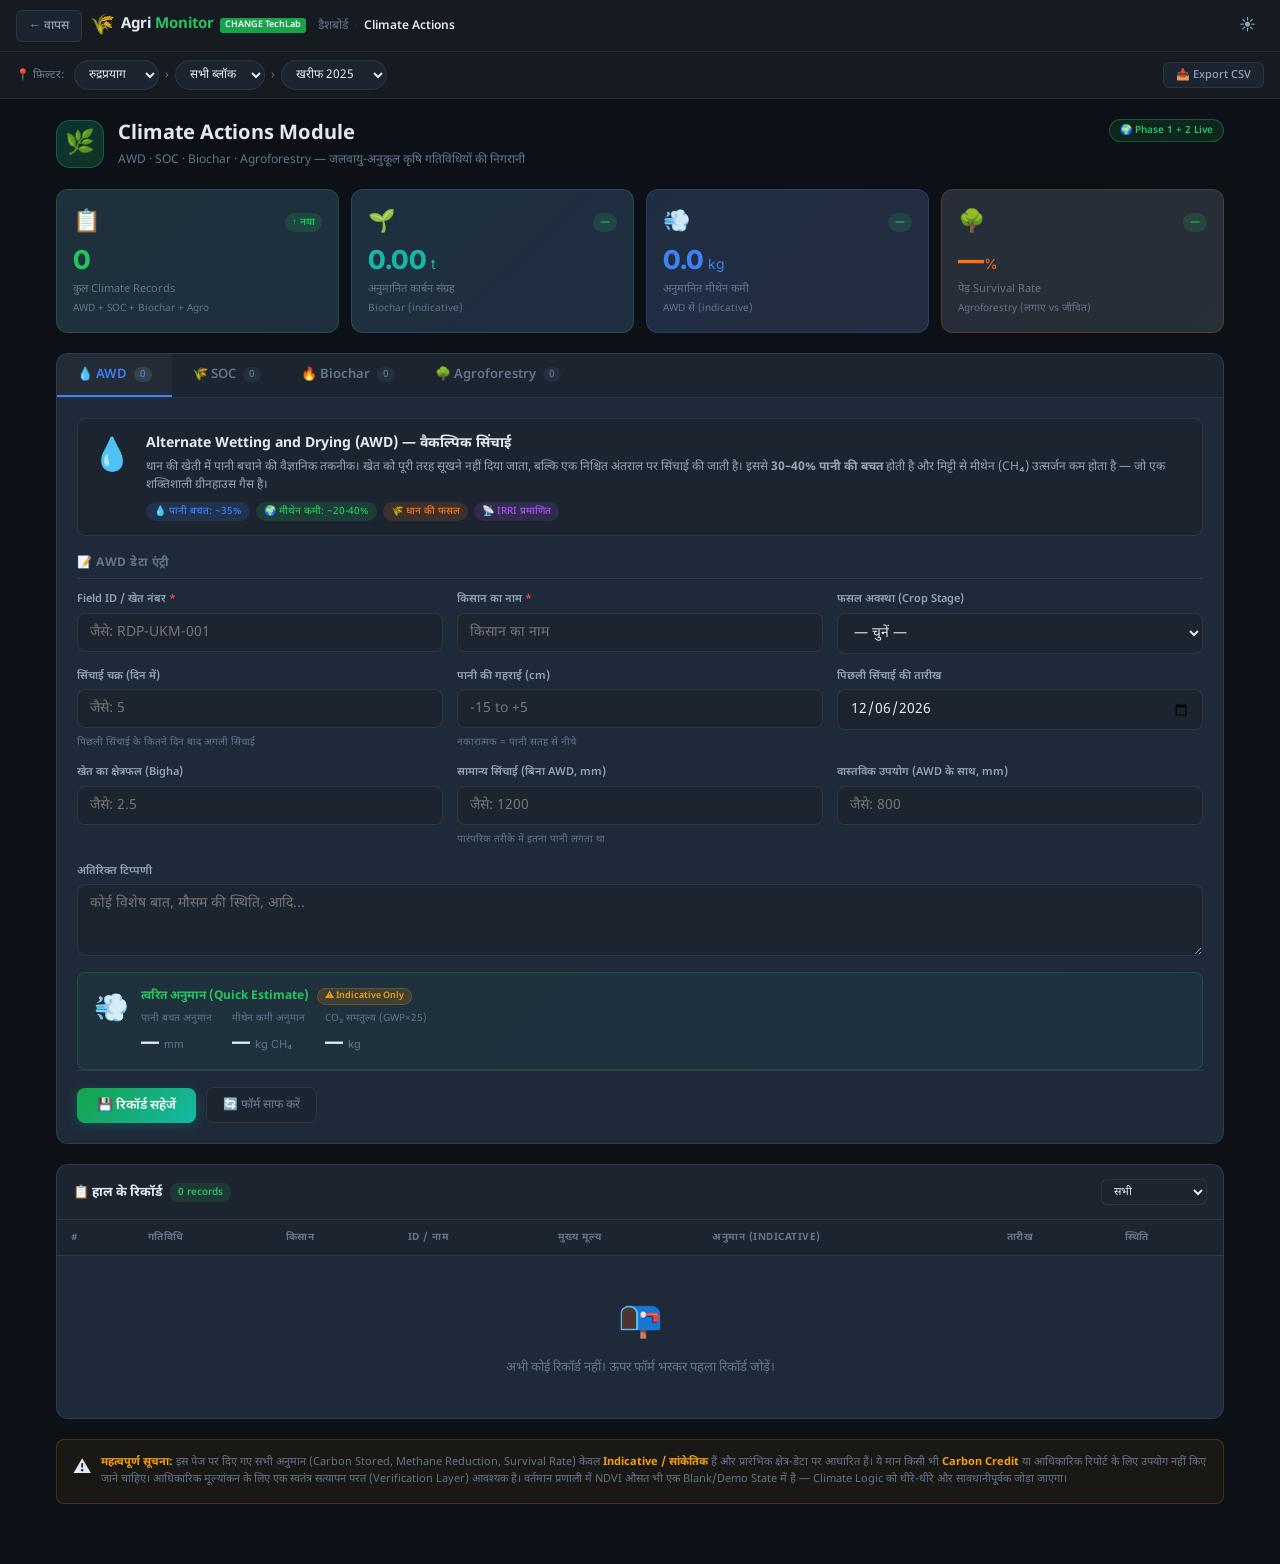
==== climate-activities.html @ ca68201b "feat: Add Climate Actions module (AWD, SOC, Biochar, Agroforestry) - New page: climate-activities.ht" ====
<!DOCTYPE html>
<html lang="hi" data-theme="dark">
<head>
  <meta charset="UTF-8">
  <meta name="viewport" content="width=device-width, initial-scale=1.0, maximum-scale=1.0, user-scalable=no">
  <meta name="theme-color" content="#16a34a">
  <title>Climate Actions — Agri Monitor | CHANGE TechLab</title>
  <meta name="description" content="AWD, SOC, Biochar और Agroforestry — जलवायु-अनुकूल कृषि गतिविधियों की निगरानी और डेटा एंट्री।">

  <!-- Google Fonts -->
  <link rel="preconnect" href="https://fonts.googleapis.com">
  <link href="https://fonts.googleapis.com/css2?family=Noto+Sans+Devanagari:wght@300;400;500;600;700&family=Inter:wght@300;400;500;600;700;800&display=swap" rel="stylesheet">

  <style>
    /* ============================================================
       CSS VARIABLES — mirrors Agri Monitor dark theme
       ============================================================ */
    :root {
      --bg-primary:     #0d1117;
      --bg-secondary:   #161b22;
      --bg-tertiary:    #1c2430;
      --bg-card:        #1e2a3a;
      --bg-hover:       #243040;
      --border:         rgba(255,255,255,0.08);
      --border-accent:  rgba(34,197,94,0.3);
      --text-primary:   #e2e8f0;
      --text-secondary: #94a3b8;
      --text-muted:     #64748b;
      --green:          #22c55e;
      --green-dark:     #16a34a;
      --green-light:    #4ade80;
      --teal:           #14b8a6;
      --blue:           #3b82f6;
      --yellow:         #f59e0b;
      --red:            #ef4444;
      --purple:         #a855f7;
      --orange:         #f97316;
      --cyan:           #06b6d4;
      --radius:         8px;
      --radius-lg:      12px;
      --shadow:         0 4px 24px rgba(0,0,0,0.4);
      --transition:     0.2s ease;
      --font-hindi:     'Noto Sans Devanagari', sans-serif;
      --font-en:        'Inter', sans-serif;
    }
    [data-theme="light"] {
      --bg-primary:   #f0fdf4;
      --bg-secondary: #ffffff;
      --bg-tertiary:  #f8fafc;
      --bg-card:      #ffffff;
      --bg-hover:     #f1f5f9;
      --border:       rgba(0,0,0,0.08);
      --text-primary: #0f172a;
      --text-secondary:#475569;
      --text-muted:   #94a3b8;
      --shadow:       0 4px 24px rgba(0,0,0,0.1);
    }

    /* ============================================================
       RESET & BASE
       ============================================================ */
    *, *::before, *::after { box-sizing: border-box; margin: 0; padding: 0; }
    html, body {
      min-height: 100vh;
      font-family: var(--font-hindi), var(--font-en);
      background: var(--bg-primary);
      color: var(--text-primary);
      font-size: 14px;
      line-height: 1.5;
      -webkit-font-smoothing: antialiased;
    }
    button { cursor: pointer; border: none; background: none; font-family: inherit; }
    input, select, textarea {
      font-family: var(--font-hindi), var(--font-en);
      font-size: 14px;
      color: var(--text-primary);
      background: var(--bg-tertiary);
      border: 1px solid var(--border);
      border-radius: var(--radius);
      outline: none;
      transition: border-color var(--transition);
    }
    input:focus, select:focus, textarea:focus { border-color: var(--green); box-shadow: 0 0 0 3px rgba(34,197,94,0.1); }
    a { color: var(--green); text-decoration: none; }

    /* ============================================================
       TOPBAR
       ============================================================ */
    #topbar {
      height: 52px;
      background: var(--bg-secondary);
      border-bottom: 1px solid var(--border);
      display: flex;
      align-items: center;
      padding: 0 16px;
      gap: 12px;
      position: sticky;
      top: 0;
      z-index: 100;
    }
    .topbar-left { display: flex; align-items: center; gap: 8px; }
    .topbar-right { display: flex; align-items: center; gap: 8px; margin-left: auto; }
    .brand { display: flex; align-items: center; gap: 6px; }
    .brand-icon { font-size: 20px; }
    .brand-title { font-size: 15px; font-weight: 700; color: var(--text-primary); }
    .brand-title span { color: var(--green); }
    .brand-badge {
      font-size: 9px; background: var(--green-dark); color: white;
      padding: 1px 5px; border-radius: 3px; font-weight: 600;
    }
    .breadcrumb {
      display: flex; align-items: center; gap: 6px;
      font-size: 12px; color: var(--text-muted);
    }
    .breadcrumb a { color: var(--text-muted); }
    .breadcrumb a:hover { color: var(--green); }
    .breadcrumb-sep { color: var(--border); }
    .breadcrumb-current { color: var(--text-primary); font-weight: 600; }
    .topbar-actions { display: flex; align-items: center; gap: 8px; }
    .btn-back {
      display: inline-flex; align-items: center; gap: 5px;
      padding: 6px 12px; border-radius: 6px; font-size: 12px;
      font-weight: 500; color: var(--text-secondary);
      background: var(--bg-tertiary); border: 1px solid var(--border);
      transition: all var(--transition);
    }
    .btn-back:hover { border-color: var(--green); color: var(--green); }
    .btn-theme-toggle {
      width: 34px; height: 34px; border-radius: 8px;
      display: flex; align-items: center; justify-content: center;
      color: var(--text-secondary); background: transparent;
      transition: all var(--transition); font-size: 16px;
    }
    .btn-theme-toggle:hover { background: var(--bg-hover); color: var(--text-primary); }

    /* ============================================================
       DISTRICT/BLOCK FILTER BAR
       ============================================================ */
    #filter-bar {
      background: var(--bg-secondary);
      border-bottom: 1px solid var(--border);
      padding: 8px 16px;
      display: flex;
      align-items: center;
      gap: 10px;
      flex-wrap: wrap;
    }
    .filter-bar-label {
      font-size: 11px; color: var(--text-muted); font-weight: 500;
      white-space: nowrap;
    }
    .filter-bar-selects { display: flex; align-items: center; gap: 6px; flex-wrap: wrap; }
    .filter-bar-selects select {
      padding: 5px 10px; font-size: 12px;
      border-radius: 20px; background: var(--bg-tertiary);
      border: 1px solid var(--border); cursor: pointer; max-width: 160px;
    }
    .filter-arrow { color: var(--text-muted); font-size: 12px; }
    .filter-bar-right { margin-left: auto; display: flex; align-items: center; gap: 8px; }
    .export-btn {
      display: inline-flex; align-items: center; gap: 5px;
      padding: 5px 12px; border-radius: 6px; font-size: 11px;
      font-weight: 500; color: var(--text-secondary);
      background: var(--bg-tertiary); border: 1px solid var(--border);
      transition: all var(--transition);
    }
    .export-btn:hover { border-color: var(--teal); color: var(--teal); }

    /* ============================================================
       PAGE CONTAINER
       ============================================================ */
    #page-container {
      max-width: 1200px;
      margin: 0 auto;
      padding: 20px 16px 40px;
    }

    /* ============================================================
       PAGE HEADER
       ============================================================ */
    .page-header {
      display: flex; align-items: flex-start; justify-content: space-between;
      margin-bottom: 20px; gap: 12px; flex-wrap: wrap;
    }
    .page-header-left { display: flex; align-items: center; gap: 14px; }
    .page-header-icon {
      width: 48px; height: 48px; border-radius: 14px; flex-shrink: 0;
      background: linear-gradient(135deg, rgba(20,184,166,0.2), rgba(34,197,94,0.2));
      border: 1px solid rgba(34,197,94,0.3);
      display: flex; align-items: center; justify-content: center; font-size: 24px;
    }
    .page-title { font-size: 20px; font-weight: 700; color: var(--text-primary); margin-bottom: 3px; }
    .page-subtitle { font-size: 12px; color: var(--text-muted); line-height: 1.4; }
    .badge-module {
      display: inline-flex; align-items: center; gap: 4px;
      background: rgba(34,197,94,0.12); color: var(--green);
      border: 1px solid rgba(34,197,94,0.3); border-radius: 20px;
      padding: 3px 10px; font-size: 10px; font-weight: 600;
      white-space: nowrap;
    }

    /* ============================================================
       KPI SUMMARY CARDS
       ============================================================ */
    .kpi-grid {
      display: grid;
      grid-template-columns: repeat(4, 1fr);
      gap: 12px;
      margin-bottom: 20px;
    }
    @media (max-width: 900px) { .kpi-grid { grid-template-columns: repeat(2, 1fr); } }
    @media (max-width: 480px) { .kpi-grid { grid-template-columns: repeat(2, 1fr); } }

    .kpi-card {
      background: var(--bg-card);
      border: 1px solid var(--border);
      border-radius: var(--radius-lg);
      padding: 16px;
      display: flex; flex-direction: column; gap: 8px;
      position: relative; overflow: hidden;
      transition: transform var(--transition), border-color var(--transition);
      cursor: default;
    }
    .kpi-card::before {
      content: ''; position: absolute; inset: 0;
      background: linear-gradient(135deg, var(--kpi-color-a) 0%, var(--kpi-color-b) 100%);
      opacity: 0.04; pointer-events: none;
    }
    .kpi-card:hover { transform: translateY(-2px); }
    .kpi-card.green  { --kpi-color-a: #22c55e; --kpi-color-b: #14b8a6; border-color: rgba(34,197,94,0.25); }
    .kpi-card.teal   { --kpi-color-a: #14b8a6; --kpi-color-b: #3b82f6; border-color: rgba(20,184,166,0.25); }
    .kpi-card.blue   { --kpi-color-a: #3b82f6; --kpi-color-b: #a855f7; border-color: rgba(59,130,246,0.25); }
    .kpi-card.orange { --kpi-color-a: #f97316; --kpi-color-b: #f59e0b; border-color: rgba(249,115,22,0.25); }

    .kpi-top { display: flex; align-items: center; justify-content: space-between; }
    .kpi-icon { font-size: 22px; }
    .kpi-trend {
      font-size: 10px; padding: 2px 7px; border-radius: 10px; font-weight: 600;
      background: rgba(34,197,94,0.15); color: var(--green);
    }
    .kpi-trend.down { background: rgba(239,68,68,0.15); color: var(--red); }
    .kpi-value {
      font-size: 26px; font-weight: 800; line-height: 1;
      font-family: var(--font-en);
    }
    .kpi-card.green  .kpi-value { color: var(--green); }
    .kpi-card.teal   .kpi-value { color: var(--teal); }
    .kpi-card.blue   .kpi-value { color: var(--blue); }
    .kpi-card.orange .kpi-value { color: var(--orange); }
    .kpi-label { font-size: 11px; color: var(--text-muted); }
    .kpi-sublabel { font-size: 10px; color: var(--text-muted); margin-top: -4px; }

    /* ============================================================
       ACTIVITY TABS
       ============================================================ */
    .activity-tabs-wrapper {
      background: var(--bg-card);
      border: 1px solid var(--border);
      border-radius: var(--radius-lg);
      overflow: hidden;
      margin-bottom: 20px;
    }
    .activity-tab-nav {
      display: flex; border-bottom: 1px solid var(--border);
      background: var(--bg-tertiary); overflow-x: auto; scrollbar-width: none;
    }
    .activity-tab-nav::-webkit-scrollbar { display: none; }
    .act-tab-btn {
      display: flex; align-items: center; gap: 7px;
      padding: 12px 20px; font-size: 13px; font-weight: 600;
      color: var(--text-muted); white-space: nowrap;
      border-bottom: 2px solid transparent;
      transition: all var(--transition); position: relative;
    }
    .act-tab-btn:hover { color: var(--text-primary); background: var(--bg-hover); }
    .act-tab-btn.active { color: var(--act-color); border-bottom-color: var(--act-color); background: rgba(255,255,255,0.03); }
    .act-tab-btn[data-act="awd"]  { --act-color: var(--blue); }
    .act-tab-btn[data-act="soc"]  { --act-color: var(--orange); }
    .act-tab-btn[data-act="biochar"] { --act-color: var(--green); }
    .act-tab-btn[data-act="agro"] { --act-color: var(--teal); }
    .act-tab-btn .act-count {
      background: var(--bg-hover); color: var(--text-muted);
      font-size: 10px; padding: 1px 6px; border-radius: 8px; font-weight: 500;
    }
    .act-tab-btn.active .act-count { background: rgba(255,255,255,0.1); color: inherit; }

    .activity-tab-content { padding: 20px; }
    .act-panel { display: none; }
    .act-panel.active { display: block; }

    /* Activity info header */
    .act-info-header {
      display: flex; align-items: flex-start; gap: 14px;
      background: var(--bg-tertiary); border: 1px solid var(--border);
      border-radius: var(--radius); padding: 14px; margin-bottom: 18px;
    }
    .act-info-icon { font-size: 32px; flex-shrink: 0; }
    .act-info-body { flex: 1; }
    .act-info-title { font-size: 14px; font-weight: 700; color: var(--text-primary); margin-bottom: 4px; }
    .act-info-desc { font-size: 12px; color: var(--text-secondary); line-height: 1.5; margin-bottom: 8px; }
    .act-info-tags { display: flex; gap: 6px; flex-wrap: wrap; }
    .act-tag {
      font-size: 10px; padding: 2px 8px; border-radius: 10px;
      font-weight: 500; white-space: nowrap;
    }
    .act-tag.blue   { background: rgba(59,130,246,0.15); color: var(--blue); }
    .act-tag.green  { background: rgba(34,197,94,0.15); color: var(--green); }
    .act-tag.orange { background: rgba(249,115,22,0.15); color: var(--orange); }
    .act-tag.teal   { background: rgba(20,184,166,0.15); color: var(--teal); }
    .act-tag.purple { background: rgba(168,85,247,0.15); color: var(--purple); }

    /* ============================================================
       FORMS
       ============================================================ */
    .form-section-title {
      font-size: 12px; font-weight: 700; color: var(--text-muted);
      text-transform: uppercase; letter-spacing: 0.5px;
      margin-bottom: 12px; padding-bottom: 6px;
      border-bottom: 1px solid var(--border);
    }
    .form-grid {
      display: grid; grid-template-columns: repeat(3, 1fr);
      gap: 14px; margin-bottom: 16px;
    }
    @media (max-width: 900px) { .form-grid { grid-template-columns: repeat(2, 1fr); } }
    @media (max-width: 480px) { .form-grid { grid-template-columns: 1fr; } }
    .form-grid.cols-2 { grid-template-columns: repeat(2, 1fr); }
    .form-grid.cols-4 { grid-template-columns: repeat(4, 1fr); }
    @media (max-width: 900px) { .form-grid.cols-4 { grid-template-columns: repeat(2, 1fr); } }

    .form-group { display: flex; flex-direction: column; gap: 5px; }
    .form-group.span2 { grid-column: span 2; }
    .form-label {
      font-size: 11px; font-weight: 600; color: var(--text-secondary);
    }
    .form-label .req { color: var(--red); }
    .form-input, .form-select, .form-textarea {
      padding: 9px 12px; width: 100%;
    }
    .form-textarea { resize: vertical; min-height: 72px; }
    .form-select { cursor: pointer; }

    .form-hint { font-size: 10px; color: var(--text-muted); margin-top: 2px; }

    .form-actions {
      display: flex; gap: 10px; align-items: center;
      padding-top: 16px; border-top: 1px solid var(--border);
      flex-wrap: wrap;
    }
    .btn-submit {
      display: inline-flex; align-items: center; gap: 6px;
      padding: 9px 20px; border-radius: var(--radius);
      font-size: 13px; font-weight: 600; color: white;
      background: linear-gradient(135deg, var(--green-dark), var(--teal));
      border: none; transition: all var(--transition);
      box-shadow: 0 2px 12px rgba(20,184,166,0.25);
    }
    .btn-submit:hover { transform: translateY(-1px); box-shadow: 0 4px 18px rgba(20,184,166,0.35); }
    .btn-reset {
      display: inline-flex; align-items: center; gap: 6px;
      padding: 9px 16px; border-radius: var(--radius);
      font-size: 12px; font-weight: 500; color: var(--text-muted);
      background: var(--bg-tertiary); border: 1px solid var(--border);
      transition: all var(--transition);
    }
    .btn-reset:hover { color: var(--text-primary); border-color: var(--text-muted); }
    .btn-gps {
      display: inline-flex; align-items: center; gap: 5px;
      padding: 8px 13px; border-radius: var(--radius);
      font-size: 11px; font-weight: 600; color: var(--teal);
      background: rgba(20,184,166,0.1); border: 1px solid rgba(20,184,166,0.3);
      transition: all var(--transition); margin-left: auto;
    }
    .btn-gps:hover { background: rgba(20,184,166,0.2); }

    /* ============================================================
       ESTIMATE WIDGET
       ============================================================ */
    .estimate-box {
      background: linear-gradient(135deg, rgba(34,197,94,0.05), rgba(20,184,166,0.05));
      border: 1px solid rgba(34,197,94,0.2);
      border-radius: var(--radius);
      padding: 14px 16px;
      margin-top: 16px;
      display: flex; align-items: flex-start; gap: 12px;
    }
    .estimate-icon { font-size: 28px; flex-shrink: 0; margin-top: 2px; }
    .estimate-body { flex: 1; }
    .estimate-title {
      font-size: 12px; font-weight: 700; color: var(--green);
      margin-bottom: 6px; display: flex; align-items: center; gap: 8px;
    }
    .badge-indicative {
      font-size: 9px; padding: 1px 7px; border-radius: 10px;
      background: rgba(245,158,11,0.15); color: var(--yellow);
      font-weight: 600; border: 1px solid rgba(245,158,11,0.2);
    }
    .estimate-values {
      display: flex; gap: 20px; flex-wrap: wrap;
    }
    .estimate-kv { display: flex; flex-direction: column; gap: 2px; }
    .estimate-k { font-size: 10px; color: var(--text-muted); }
    .estimate-v { font-size: 18px; font-weight: 800; font-family: var(--font-en); color: var(--text-primary); }
    .estimate-v span { font-size: 11px; font-weight: 400; color: var(--text-muted); margin-left: 2px; }

    /* ============================================================
       RECORDS TABLE
       ============================================================ */
    .records-section {
      background: var(--bg-card);
      border: 1px solid var(--border);
      border-radius: var(--radius-lg);
      overflow: hidden;
      margin-bottom: 20px;
    }
    .records-header {
      display: flex; align-items: center; justify-content: space-between;
      padding: 14px 16px; border-bottom: 1px solid var(--border);
      background: var(--bg-tertiary);
    }
    .records-header-left { display: flex; align-items: center; gap: 8px; }
    .records-title { font-size: 13px; font-weight: 700; color: var(--text-primary); }
    .records-count {
      font-size: 10px; padding: 2px 8px; border-radius: 8px;
      background: rgba(34,197,94,0.12); color: var(--green); font-weight: 600;
    }
    .records-filter {
      display: flex; gap: 6px;
    }
    .records-filter select {
      padding: 4px 8px; font-size: 11px; border-radius: 6px;
    }
    .table-scroll { overflow-x: auto; }
    table { width: 100%; border-collapse: collapse; }
    thead th {
      padding: 10px 14px; text-align: left;
      font-size: 10px; font-weight: 700; color: var(--text-muted);
      text-transform: uppercase; letter-spacing: 0.5px;
      background: var(--bg-tertiary); border-bottom: 1px solid var(--border);
      white-space: nowrap;
    }
    tbody tr { border-bottom: 1px solid var(--border); transition: background var(--transition); }
    tbody tr:last-child { border-bottom: none; }
    tbody tr:hover { background: var(--bg-hover); }
    tbody td { padding: 10px 14px; font-size: 12px; color: var(--text-secondary); white-space: nowrap; }
    .td-primary { color: var(--text-primary); font-weight: 600; }
    .activity-pill {
      display: inline-flex; align-items: center; gap: 4px;
      padding: 2px 8px; border-radius: 8px; font-size: 10px; font-weight: 600;
    }
    .activity-pill.awd    { background: rgba(59,130,246,0.15); color: var(--blue); }
    .activity-pill.soc    { background: rgba(249,115,22,0.15); color: var(--orange); }
    .activity-pill.biochar { background: rgba(34,197,94,0.15); color: var(--green); }
    .activity-pill.agro   { background: rgba(20,184,166,0.15); color: var(--teal); }
    .status-pill {
      display: inline-block; padding: 2px 8px; border-radius: 8px;
      font-size: 10px; font-weight: 600;
    }
    .status-pill.verified { background: rgba(34,197,94,0.15); color: var(--green); }
    .status-pill.pending  { background: rgba(245,158,11,0.15); color: var(--yellow); }
    .status-pill.draft    { background: rgba(100,116,139,0.15); color: var(--text-muted); }

    /* Empty state */
    .empty-state {
      text-align: center; padding: 40px 20px; color: var(--text-muted);
    }
    .empty-state-icon { font-size: 36px; margin-bottom: 8px; }
    .empty-state-text { font-size: 13px; }

    /* ============================================================
       DISCLAIMER
       ============================================================ */
    .disclaimer-box {
      background: rgba(245,158,11,0.05);
      border: 1px solid rgba(245,158,11,0.2);
      border-radius: var(--radius);
      padding: 14px 16px;
      display: flex; gap: 10px; align-items: flex-start;
      margin-bottom: 20px;
    }
    .disclaimer-icon { font-size: 18px; flex-shrink: 0; margin-top: 1px; }
    .disclaimer-text { font-size: 11px; color: var(--text-muted); line-height: 1.6; }
    .disclaimer-text strong { color: var(--yellow); }

    /* ============================================================
       TOAST / NOTIFICATION
       ============================================================ */
    #toast-container {
      position: fixed; bottom: 24px; right: 24px; z-index: 9999;
      display: flex; flex-direction: column; gap: 8px;
    }
    .toast {
      background: var(--bg-card); border: 1px solid var(--border);
      border-radius: var(--radius); padding: 12px 16px;
      box-shadow: var(--shadow); font-size: 13px;
      display: flex; align-items: center; gap: 10px; min-width: 260px;
      animation: slideIn 0.3s ease;
    }
    .toast.success { border-left: 3px solid var(--green); }
    .toast.error   { border-left: 3px solid var(--red); }
    @keyframes slideIn { from { opacity:0; transform: translateX(20px); } to { opacity:1; transform: translateX(0); } }

    /* ============================================================
       SCROLLBAR
       ============================================================ */
    ::-webkit-scrollbar { width: 6px; height: 6px; }
    ::-webkit-scrollbar-track { background: transparent; }
    ::-webkit-scrollbar-thumb { background: var(--border); border-radius: 3px; }

    /* ============================================================
       RESPONSIVE
       ============================================================ */
    @media (max-width: 600px) {
      #page-container { padding: 12px 10px 32px; }
      .page-title { font-size: 16px; }
      .act-tab-btn { padding: 10px 14px; font-size: 12px; }
      .activity-tab-content { padding: 14px; }
      .act-info-header { flex-direction: column; }
      .kpi-value { font-size: 20px; }
    }
  </style>
</head>
<body>

<!-- ============================================================
     TOPBAR
     ============================================================ -->
<header id="topbar">
  <div class="topbar-left">
    <a href="index.html" class="btn-back" title="मुख्य पेज पर वापस जाएं">
      ← वापस
    </a>
    <div class="brand">
      <span class="brand-icon">🌾</span>
      <span class="brand-title">Agri <span>Monitor</span></span>
      <span class="brand-badge">CHANGE TechLab</span>
    </div>
  </div>

  <nav class="breadcrumb" aria-label="breadcrumb">
    <a href="index.html">डैशबोर्ड</a>
    <span class="breadcrumb-sep">›</span>
    <span class="breadcrumb-current">Climate Actions</span>
  </nav>

  <div class="topbar-right">
    <button class="btn-theme-toggle" id="btn-toggle-theme" title="Theme बदलें">☀️</button>
  </div>
</header>

<!-- ============================================================
     FILTER BAR (District / Block — same as main dashboard)
     ============================================================ -->
<div id="filter-bar">
  <span class="filter-bar-label">📍 फ़िल्टर:</span>
  <div class="filter-bar-selects">
    <select id="ca-district" title="जिला चुनें">
      <option value="all">सभी जिले</option>
      <option value="rudraprayag" selected>रुद्रप्रयाग</option>
      <option value="chamoli">चमोली</option>
      <option value="tehri">टिहरी</option>
      <option value="uttarkashi">उत्तरकाशी</option>
      <option value="almora">अल्मोड़ा</option>
      <option value="pithoragarh">पिथौरागढ़</option>
      <option value="pauri">पौड़ी</option>
    </select>
    <span class="filter-arrow">›</span>
    <select id="ca-block" title="ब्लॉक चुनें">
      <option value="all">सभी ब्लॉक</option>
      <option value="Ukhimath">ऊखीमठ</option>
      <option value="Jakholi">जखोली</option>
      <option value="Augustyamuni">अगस्त्यमुनि</option>
    </select>
    <span class="filter-arrow">›</span>
    <select id="ca-season" title="सीज़न">
      <option value="kharif2025">खरीफ 2025</option>
      <option value="rabi2025">रबी 2025-26</option>
      <option value="kharif2024">खरीफ 2024</option>
    </select>
  </div>
  <div class="filter-bar-right">
    <button class="export-btn" id="btn-export" title="डेटा निर्यात करें">
      📥 Export CSV
    </button>
  </div>
</div>

<!-- ============================================================
     MAIN PAGE
     ============================================================ -->
<main id="page-container">

  <!-- Page Header -->
  <div class="page-header">
    <div class="page-header-left">
      <div class="page-header-icon">🌿</div>
      <div>
        <div class="page-title">Climate Actions Module</div>
        <div class="page-subtitle">AWD · SOC · Biochar · Agroforestry — जलवायु-अनुकूल कृषि गतिविधियों की निगरानी</div>
      </div>
    </div>
    <span class="badge-module">🌍 Phase 1 + 2 Live</span>
  </div>

  <!-- ============================================================
       KPI SUMMARY CARDS
       ============================================================ -->
  <div class="kpi-grid">
    <div class="kpi-card green">
      <div class="kpi-top">
        <span class="kpi-icon">📋</span>
        <span class="kpi-trend" id="kpi-trend-records">↑ नया</span>
      </div>
      <div class="kpi-value" id="kpi-total-records">0</div>
      <div class="kpi-label">कुल Climate Records</div>
      <div class="kpi-sublabel">AWD + SOC + Biochar + Agro</div>
    </div>
    <div class="kpi-card teal">
      <div class="kpi-top">
        <span class="kpi-icon">🌱</span>
        <span class="kpi-trend" id="kpi-trend-carbon">—</span>
      </div>
      <div class="kpi-value" id="kpi-carbon">0.0<span style="font-size:14px;font-weight:400"> t</span></div>
      <div class="kpi-label">अनुमानित कार्बन संग्रह</div>
      <div class="kpi-sublabel">Biochar (indicative)</div>
    </div>
    <div class="kpi-card blue">
      <div class="kpi-top">
        <span class="kpi-icon">💨</span>
        <span class="kpi-trend" id="kpi-trend-methane">—</span>
      </div>
      <div class="kpi-value" id="kpi-methane">0.0<span style="font-size:14px;font-weight:400"> kg</span></div>
      <div class="kpi-label">अनुमानित मीथेन कमी</div>
      <div class="kpi-sublabel">AWD से (indicative)</div>
    </div>
    <div class="kpi-card orange">
      <div class="kpi-top">
        <span class="kpi-icon">🌳</span>
        <span class="kpi-trend" id="kpi-trend-trees">—</span>
      </div>
      <div class="kpi-value" id="kpi-tree-survival">—<span style="font-size:14px;font-weight:400">%</span></div>
      <div class="kpi-label">पेड़ Survival Rate</div>
      <div class="kpi-sublabel">Agroforestry (लगाए vs जीवित)</div>
    </div>
  </div>

  <!-- ============================================================
       ACTIVITY TABS
       ============================================================ -->
  <div class="activity-tabs-wrapper">
    <nav class="activity-tab-nav" id="activity-tab-nav" role="tablist">
      <button class="act-tab-btn active" data-act="awd" role="tab" aria-selected="true">
        💧 AWD <span class="act-count" id="count-awd">0</span>
      </button>
      <button class="act-tab-btn" data-act="soc" role="tab">
        🌾 SOC <span class="act-count" id="count-soc">0</span>
      </button>
      <button class="act-tab-btn" data-act="biochar" role="tab">
        🔥 Biochar <span class="act-count" id="count-biochar">0</span>
      </button>
      <button class="act-tab-btn" data-act="agro" role="tab">
        🌳 Agroforestry <span class="act-count" id="count-agro">0</span>
      </button>
    </nav>

    <div class="activity-tab-content">

      <!-- ===================== AWD ===================== -->
      <div class="act-panel active" id="panel-awd">
        <div class="act-info-header">
          <div class="act-info-icon">💧</div>
          <div class="act-info-body">
            <div class="act-info-title">Alternate Wetting and Drying (AWD) — वैकल्पिक सिंचाई</div>
            <div class="act-info-desc">
              धान की खेती में पानी बचाने की वैज्ञानिक तकनीक। खेत को पूरी तरह सूखने नहीं दिया जाता, बल्कि एक निश्चित अंतराल पर सिंचाई की जाती है। इससे <strong>30–40% पानी की बचत</strong> होती है और मिट्टी से मीथेन (CH₄) उत्सर्जन कम होता है — जो एक शक्तिशाली ग्रीनहाउस गैस है।
            </div>
            <div class="act-info-tags">
              <span class="act-tag blue">💧 पानी बचत: ~35%</span>
              <span class="act-tag green">🌍 मीथेन कमी: ~20-40%</span>
              <span class="act-tag orange">🌾 धान की फसल</span>
              <span class="act-tag purple">📡 IRRI प्रमाणित</span>
            </div>
          </div>
        </div>

        <div class="form-section-title">📝 AWD डेटा एंट्री</div>
        <form id="form-awd" autocomplete="off">
          <div class="form-grid">
            <div class="form-group">
              <label class="form-label" for="awd-field-id">Field ID / खेत नंबर <span class="req">*</span></label>
              <input type="text" id="awd-field-id" class="form-input" placeholder="जैसे: RDP-UKM-001" required>
            </div>
            <div class="form-group">
              <label class="form-label" for="awd-farmer">किसान का नाम <span class="req">*</span></label>
              <input type="text" id="awd-farmer" class="form-input" placeholder="किसान का नाम" required>
            </div>
            <div class="form-group">
              <label class="form-label" for="awd-crop-stage">फसल अवस्था (Crop Stage)</label>
              <select id="awd-crop-stage" class="form-select">
                <option value="">— चुनें —</option>
                <option value="tillering">कल्ले निकलना (Tillering)</option>
                <option value="panicle">बाली निकलना (Panicle Initiation)</option>
                <option value="heading">बाली निकलने के बाद (Heading)</option>
                <option value="milking">दूधिया अवस्था (Milking)</option>
                <option value="ripening">पकाव (Ripening)</option>
              </select>
            </div>
            <div class="form-group">
              <label class="form-label" for="awd-irrigation-cycle">सिंचाई चक्र (दिन में)</label>
              <input type="number" id="awd-irrigation-cycle" class="form-input" placeholder="जैसे: 5" min="1" max="30">
              <span class="form-hint">पिछली सिंचाई के कितने दिन बाद अगली सिंचाई</span>
            </div>
            <div class="form-group">
              <label class="form-label" for="awd-water-depth">पानी की गहराई (cm)</label>
              <input type="number" id="awd-water-depth" class="form-input" placeholder="-15 to +5" min="-20" max="20" step="0.5">
              <span class="form-hint">नकारात्मक = पानी सतह से नीचे</span>
            </div>
            <div class="form-group">
              <label class="form-label" for="awd-last-date">पिछली सिंचाई की तारीख</label>
              <input type="date" id="awd-last-date" class="form-input">
            </div>
            <div class="form-group">
              <label class="form-label" for="awd-field-area">खेत का क्षेत्रफल (Bigha)</label>
              <input type="number" id="awd-field-area" class="form-input" placeholder="जैसे: 2.5" min="0" step="0.1">
            </div>
            <div class="form-group">
              <label class="form-label" for="awd-baseline-water">सामान्य सिंचाई (बिना AWD, mm)</label>
              <input type="number" id="awd-baseline-water" class="form-input" placeholder="जैसे: 1200" min="0">
              <span class="form-hint">पारंपरिक तरीके में इतना पानी लगता था</span>
            </div>
            <div class="form-group">
              <label class="form-label" for="awd-actual-water">वास्तविक उपयोग (AWD के साथ, mm)</label>
              <input type="number" id="awd-actual-water" class="form-input" placeholder="जैसे: 800" min="0">
            </div>
          </div>
          <div class="form-group" style="margin-bottom:16px;">
            <label class="form-label" for="awd-notes">अतिरिक्त टिप्पणी</label>
            <textarea id="awd-notes" class="form-textarea" placeholder="कोई विशेष बात, मौसम की स्थिति, आदि..."></textarea>
          </div>

          <!-- AWD Estimate Widget -->
          <div class="estimate-box" id="awd-estimate-box">
            <div class="estimate-icon">💨</div>
            <div class="estimate-body">
              <div class="estimate-title">
                त्वरित अनुमान (Quick Estimate)
                <span class="badge-indicative">⚠️ Indicative Only</span>
              </div>
              <div class="estimate-values">
                <div class="estimate-kv">
                  <span class="estimate-k">पानी बचत अनुमान</span>
                  <span class="estimate-v" id="awd-est-water">—<span> mm</span></span>
                </div>
                <div class="estimate-kv">
                  <span class="estimate-k">मीथेन कमी अनुमान</span>
                  <span class="estimate-v" id="awd-est-methane">—<span> kg CH₄</span></span>
                </div>
                <div class="estimate-kv">
                  <span class="estimate-k">CO₂ समतुल्य (GWP×25)</span>
                  <span class="estimate-v" id="awd-est-co2">—<span> kg</span></span>
                </div>
              </div>
            </div>
          </div>

          <div class="form-actions">
            <button type="submit" class="btn-submit">💾 रिकॉर्ड सहेजें</button>
            <button type="reset" class="btn-reset" onclick="resetAWDEstimate()">🔄 फॉर्म साफ करें</button>
          </div>
        </form>
      </div>

      <!-- ===================== SOC ===================== -->
      <div class="act-panel" id="panel-soc">
        <div class="act-info-header">
          <div class="act-info-icon">🌾</div>
          <div class="act-info-body">
            <div class="act-info-title">Soil Organic Carbon (SOC) — मिट्टी जैविक कार्बन प्रबंधन</div>
            <div class="act-info-desc">
              मिट्टी में कार्बनिक पदार्थ की मात्रा बढ़ाने से मिट्टी की उर्वरता, जल-धारण क्षमता और कार्बन भंडारण में सुधार होता है। खाद, कम्पोस्ट और फसल अवशेष के प्रयोग से SOC बढ़ाया जाता है। Lab परीक्षण + NDVI डेटा से SOC परिवर्तन ट्रैक किया जाएगा।
            </div>
            <div class="act-info-tags">
              <span class="act-tag orange">🌱 मिट्टी स्वास्थ्य</span>
              <span class="act-tag green">♻️ कार्बन भंडारण</span>
              <span class="act-tag teal">📡 NDVI लिंक्ड</span>
              <span class="act-tag blue">🧪 Lab Verified</span>
            </div>
          </div>
        </div>

        <div class="form-section-title">🧪 SOC नमूना एंट्री</div>
        <form id="form-soc" autocomplete="off">
          <div class="form-grid">
            <div class="form-group">
              <label class="form-label" for="soc-sample-id">Sample ID <span class="req">*</span></label>
              <input type="text" id="soc-sample-id" class="form-input" placeholder="जैसे: SOC-RDP-2025-01" required>
            </div>
            <div class="form-group">
              <label class="form-label" for="soc-farmer">किसान का नाम <span class="req">*</span></label>
              <input type="text" id="soc-farmer" class="form-input" placeholder="किसान का नाम" required>
            </div>
            <div class="form-group">
              <label class="form-label" for="soc-sample-date">नमूना लेने की तारीख</label>
              <input type="date" id="soc-sample-date" class="form-input">
            </div>
            <div class="form-group">
              <label class="form-label" for="soc-depth">नमूना गहराई (Sampling Depth)</label>
              <select id="soc-depth" class="form-select">
                <option value="">— चुनें —</option>
                <option value="0-15">0–15 cm (सतह परत)</option>
                <option value="15-30">15–30 cm (मध्य परत)</option>
                <option value="30-60">30–60 cm (गहरी परत)</option>
              </select>
            </div>
            <div class="form-group">
              <label class="form-label" for="soc-lab-result">Lab परिणाम (% SOC)</label>
              <input type="number" id="soc-lab-result" class="form-input" placeholder="जैसे: 0.85" min="0" max="10" step="0.01">
              <span class="form-hint">मिट्टी परीक्षण प्रयोगशाला का परिणाम</span>
            </div>
            <div class="form-group">
              <label class="form-label" for="soc-baseline">Baseline SOC (%, पिछला)</label>
              <input type="number" id="soc-baseline" class="form-input" placeholder="जैसे: 0.65" min="0" max="10" step="0.01">
              <span class="form-hint">पिछले साल का या प्रोजेक्ट शुरू का मान</span>
            </div>
            <div class="form-group">
              <label class="form-label" for="soc-compost">कम्पोस्ट/खाद प्रयोग (kg/bigha)</label>
              <input type="number" id="soc-compost" class="form-input" placeholder="जैसे: 500" min="0">
            </div>
            <div class="form-group">
              <label class="form-label" for="soc-manure-type">खाद का प्रकार</label>
              <select id="soc-manure-type" class="form-select">
                <option value="">— चुनें —</option>
                <option value="fym">गोबर खाद (FYM)</option>
                <option value="compost">कम्पोस्ट</option>
                <option value="vermicompost">वर्मीकम्पोस्ट</option>
                <option value="green_manure">हरी खाद</option>
                <option value="crop_residue">फसल अवशेष</option>
                <option value="biochar">बायोचार</option>
              </select>
            </div>
            <div class="form-group">
              <label class="form-label" for="soc-field-area">खेत का क्षेत्रफल (Bigha)</label>
              <input type="number" id="soc-field-area" class="form-input" placeholder="जैसे: 3" min="0" step="0.1">
            </div>
          </div>
          <div class="form-group" style="margin-bottom:16px;">
            <label class="form-label" for="soc-notes">Lab नाम और अतिरिक्त जानकारी</label>
            <textarea id="soc-notes" class="form-textarea" placeholder="प्रयोगशाला का नाम, नमूना कोड, अन्य टिप्पणी..."></textarea>
          </div>

          <!-- SOC Estimate Widget -->
          <div class="estimate-box" id="soc-estimate-box">
            <div class="estimate-icon">🌾</div>
            <div class="estimate-body">
              <div class="estimate-title">
                SOC स्थिति
                <span class="badge-indicative">⚠️ Indicative Only</span>
              </div>
              <div class="estimate-values">
                <div class="estimate-kv">
                  <span class="estimate-k">SOC बदलाव (Δ%)</span>
                  <span class="estimate-v" id="soc-est-delta">—</span>
                </div>
                <div class="estimate-kv">
                  <span class="estimate-k">स्थिति</span>
                  <span class="estimate-v" id="soc-est-status" style="font-size:14px;">—</span>
                </div>
                <div class="estimate-kv">
                  <span class="estimate-k">अतिरिक्त कार्बन (kg C/bigha)</span>
                  <span class="estimate-v" id="soc-est-carbon">—</span>
                </div>
              </div>
            </div>
          </div>

          <div class="form-actions">
            <button type="submit" class="btn-submit">💾 नमूना सहेजें</button>
            <button type="reset" class="btn-reset">🔄 फॉर्म साफ करें</button>
          </div>
        </form>
      </div>

      <!-- ===================== BIOCHAR ===================== -->
      <div class="act-panel" id="panel-biochar">
        <div class="act-info-header">
          <div class="act-info-icon">🔥</div>
          <div class="act-info-body">
            <div class="act-info-title">Biochar Monitoring — बायोचार निगरानी</div>
            <div class="act-info-desc">
              बायोचार एक प्रकार का कोयला है जो पराली/बायोमास को ऑक्सीजन की सीमित मात्रा में जलाने (Pyrolysis) से बनता है। खेत में डालने पर यह सैकड़ों वर्षों तक कार्बन को मिट्टी में बंद रखता है। अनुमान: <strong>1 kg Biochar ≈ 0.50 kg Carbon Stored</strong>।
            </div>
            <div class="act-info-tags">
              <span class="act-tag green">🌱 Carbon Storage: ×0.50</span>
              <span class="act-tag orange">🔥 Pyrolysis प्रक्रिया</span>
              <span class="act-tag teal">📍 GPS Tracked</span>
              <span class="act-tag purple">♻️ पराली उपयोग</span>
            </div>
          </div>
        </div>

        <div class="form-section-title">🔥 Biochar उत्पादन और प्रयोग</div>
        <form id="form-biochar" autocomplete="off">
          <div class="form-grid cols-4">
            <div class="form-group">
              <label class="form-label" for="bc-record-id">Record ID <span class="req">*</span></label>
              <input type="text" id="bc-record-id" class="form-input" placeholder="BC-RDP-2025-01" required>
            </div>
            <div class="form-group">
              <label class="form-label" for="bc-farmer">किसान का नाम <span class="req">*</span></label>
              <input type="text" id="bc-farmer" class="form-input" placeholder="किसान का नाम" required>
            </div>
            <div class="form-group">
              <label class="form-label" for="bc-date">तारीख</label>
              <input type="date" id="bc-date" class="form-input">
            </div>
            <div class="form-group">
              <label class="form-label" for="bc-feedstock">Feedstock प्रकार <span class="req">*</span></label>
              <select id="bc-feedstock" class="form-select" required>
                <option value="">— चुनें —</option>
                <option value="parali">पराली (Rice Straw)</option>
                <option value="wheat_straw">गेहूं का भूसा</option>
                <option value="wood">लकड़ी/टहनियाँ</option>
                <option value="sugarcane">गन्ने का बगास</option>
                <option value="bamboo">बाँस</option>
                <option value="other">अन्य बायोमास</option>
              </select>
            </div>
          </div>

          <div class="form-section-title" style="margin-top:4px;">📦 उत्पादन विवरण (Production)</div>
          <div class="form-grid">
            <div class="form-group">
              <label class="form-label" for="bc-biomass-weight">बायोमास इनपुट वजन (kg) <span class="req">*</span></label>
              <input type="number" id="bc-biomass-weight" class="form-input" placeholder="जैसे: 500" min="0" step="0.1" required>
            </div>
            <div class="form-group">
              <label class="form-label" for="bc-moisture">नमी (Moisture %)</label>
              <input type="number" id="bc-moisture" class="form-input" placeholder="जैसे: 15" min="0" max="100" step="0.1">
              <span class="form-hint">0–100% (सूखे बायोमास में कम)</span>
            </div>
            <div class="form-group">
              <label class="form-label" for="bc-output-weight">Biochar आउटपुट वजन (kg)</label>
              <input type="number" id="bc-output-weight" class="form-input" placeholder="जैसे: 150" min="0" step="0.1">
              <span class="form-hint">उत्पादित बायोचार का वजन</span>
            </div>
          </div>

          <div class="form-section-title">🌍 खेत में प्रयोग (Application)</div>
          <div class="form-grid">
            <div class="form-group">
              <label class="form-label" for="bc-application-weight">प्रयोग किया गया बायोचार (kg) <span class="req">*</span></label>
              <input type="number" id="bc-application-weight" class="form-input" placeholder="जैसे: 120" min="0" step="0.1" required>
            </div>
            <div class="form-group">
              <label class="form-label" for="bc-field-area">खेत क्षेत्रफल (Bigha)</label>
              <input type="number" id="bc-field-area" class="form-input" placeholder="जैसे: 2" min="0" step="0.1">
            </div>
            <div class="form-group">
              <label class="form-label" for="bc-gps">GPS (Lat, Long)</label>
              <div style="display:flex;gap:6px;align-items:center;">
                <input type="text" id="bc-gps" class="form-input" placeholder="30.1234, 78.9876" style="flex:1;">
                <button type="button" class="btn-gps" onclick="captureGPS('bc-gps')">📍 Auto</button>
              </div>
            </div>
          </div>

          <!-- Biochar Estimate Widget -->
          <div class="estimate-box" id="biochar-estimate-box">
            <div class="estimate-icon">🌱</div>
            <div class="estimate-body">
              <div class="estimate-title">
                Carbon Sequestration अनुमान
                <span class="badge-indicative">⚠️ Indicative Only</span>
              </div>
              <div class="estimate-values">
                <div class="estimate-kv">
                  <span class="estimate-k">Carbon Stored</span>
                  <span class="estimate-v" id="bc-est-carbon">—<span> kg C</span></span>
                </div>
                <div class="estimate-kv">
                  <span class="estimate-k">CO₂ समतुल्य</span>
                  <span class="estimate-v" id="bc-est-co2eq">—<span> kg CO₂e</span></span>
                </div>
                <div class="estimate-kv">
                  <span class="estimate-k">Conversion Yield</span>
                  <span class="estimate-v" id="bc-est-yield">—<span> %</span></span>
                </div>
              </div>
            </div>
          </div>

          <div class="form-actions">
            <button type="submit" class="btn-submit">💾 Biochar रिकॉर्ड सहेजें</button>
            <button type="reset" class="btn-reset" onclick="resetBiocharEstimate()">🔄 फॉर्म साफ करें</button>
          </div>
        </form>
      </div>

      <!-- ===================== AGROFORESTRY ===================== -->
      <div class="act-panel" id="panel-agro">
        <div class="act-info-header">
          <div class="act-info-icon">🌳</div>
          <div class="act-info-body">
            <div class="act-info-title">Agroforestry — कृषिवानिकी</div>
            <div class="act-info-desc">
              खेतों की मेड़ पर या खेत के अंदर पेड़ लगाना। यह छाया, फल, चारा, लकड़ी देता है और साथ ही वायुमंडलीय CO₂ को अवशोषित करता है। पहाड़ी क्षेत्रों में भूमि संरक्षण में भी मदद मिलती है। Survival Rate = जीवित पेड़ ÷ लगाए गए पेड़ × 100।
            </div>
            <div class="act-info-tags">
              <span class="act-tag teal">🌳 Carbon Sequestration</span>
              <span class="act-tag green">🍎 Multicropping</span>
              <span class="act-tag blue">⛰️ Soil Conservation</span>
              <span class="act-tag orange">📍 Geo-tagged</span>
            </div>
          </div>
        </div>

        <div class="form-section-title">🌱 पेड़ रोपण एंट्री</div>
        <form id="form-agro" autocomplete="off">
          <div class="form-grid">
            <div class="form-group">
              <label class="form-label" for="agro-record-id">Record ID <span class="req">*</span></label>
              <input type="text" id="agro-record-id" class="form-input" placeholder="AGR-RDP-2025-01" required>
            </div>
            <div class="form-group">
              <label class="form-label" for="agro-farmer">किसान का नाम <span class="req">*</span></label>
              <input type="text" id="agro-farmer" class="form-input" placeholder="किसान का नाम" required>
            </div>
            <div class="form-group">
              <label class="form-label" for="agro-planting-date">रोपण तारीख</label>
              <input type="date" id="agro-planting-date" class="form-input">
            </div>
            <div class="form-group">
              <label class="form-label" for="agro-species">पेड़ की प्रजाति <span class="req">*</span></label>
              <select id="agro-species" class="form-select" required>
                <option value="">— चुनें —</option>
                <optgroup label="फलदार पेड़">
                  <option value="walnut">अखरोट (Walnut)</option>
                  <option value="apple">सेब (Apple)</option>
                  <option value="apricot">खुबानी (Apricot)</option>
                  <option value="plum">आलूबुखारा (Plum)</option>
                  <option value="mango">आम (Mango)</option>
                  <option value="amla">आंवला</option>
                </optgroup>
                <optgroup label="चारा/छाया पेड़">
                  <option value="mulberry">शहतूत (Mulberry)</option>
                  <option value="bamboo">बाँस (Bamboo)</option>
                  <option value="poplar">पॉपलर</option>
                  <option value="eucalyptus">नीलगिरी</option>
                </optgroup>
                <optgroup label="औषधीय">
                  <option value="neem">नीम</option>
                  <option value="tej_patta">तेजपत्ता</option>
                  <option value="other">अन्य</option>
                </optgroup>
              </select>
            </div>
            <div class="form-group">
              <label class="form-label" for="agro-planted">लगाए गए पेड़ (संख्या) <span class="req">*</span></label>
              <input type="number" id="agro-planted" class="form-input" placeholder="जैसे: 50" min="0" required>
            </div>
            <div class="form-group">
              <label class="form-label" for="agro-surviving">जीवित पेड़ (Survival Count)</label>
              <input type="number" id="agro-surviving" class="form-input" placeholder="जैसे: 45" min="0">
              <span class="form-hint">अगर ताज़ा रोपण है तो लगाए = जीवित</span>
            </div>
            <div class="form-group">
              <label class="form-label" for="agro-area">खेत/मेड़ क्षेत्रफल (Bigha)</label>
              <input type="number" id="agro-area" class="form-input" placeholder="जैसे: 5" min="0" step="0.1">
            </div>
            <div class="form-group">
              <label class="form-label" for="agro-placement">रोपण स्थान</label>
              <select id="agro-placement" class="form-select">
                <option value="">— चुनें —</option>
                <option value="bund">मेड़ पर (Field Bund)</option>
                <option value="intercrop">खेत के बीच</option>
                <option value="border">सीमा पर (Border)</option>
                <option value="terrace">सीढ़ीदार खेत</option>
              </select>
            </div>
            <div class="form-group">
              <label class="form-label" for="agro-geotag">Geotag (Lat, Long)</label>
              <div style="display:flex;gap:6px;align-items:center;">
                <input type="text" id="agro-geotag" class="form-input" placeholder="30.1234, 78.9876" style="flex:1;">
                <button type="button" class="btn-gps" onclick="captureGPS('agro-geotag')">📍 Auto</button>
              </div>
            </div>
          </div>

          <!-- Agroforestry Estimate Widget -->
          <div class="estimate-box" id="agro-estimate-box">
            <div class="estimate-icon">🌳</div>
            <div class="estimate-body">
              <div class="estimate-title">
                पेड़ Survival & Carbon अनुमान
                <span class="badge-indicative">⚠️ Indicative Only</span>
              </div>
              <div class="estimate-values">
                <div class="estimate-kv">
                  <span class="estimate-k">Survival Rate</span>
                  <span class="estimate-v" id="agro-est-survival">—<span> %</span></span>
                </div>
                <div class="estimate-kv">
                  <span class="estimate-k">मृत पेड़ (Gap Fill ज़रूरी)</span>
                  <span class="estimate-v" id="agro-est-dead">—<span> पेड़</span></span>
                </div>
                <div class="estimate-kv">
                  <span class="estimate-k">अनुमानित Carbon (10yr)</span>
                  <span class="estimate-v" id="agro-est-carbon">—<span> kg CO₂/yr</span></span>
                </div>
              </div>
            </div>
          </div>

          <div class="form-actions">
            <button type="submit" class="btn-submit">💾 रोपण रिकॉर्ड सहेजें</button>
            <button type="reset" class="btn-reset" onclick="resetAgroEstimate()">🔄 फॉर्म साफ करें</button>
          </div>
        </form>
      </div>

    </div><!-- /activity-tab-content -->
  </div><!-- /activity-tabs-wrapper -->

  <!-- ============================================================
       RECENT RECORDS TABLE
       ============================================================ -->
  <div class="records-section">
    <div class="records-header">
      <div class="records-header-left">
        <span class="records-title">📋 हाल के रिकॉर्ड</span>
        <span class="records-count" id="records-total-count">0 records</span>
      </div>
      <div class="records-filter">
        <select id="records-filter-activity" title="गतिविधि फ़िल्टर">
          <option value="all">सभी</option>
          <option value="awd">AWD</option>
          <option value="soc">SOC</option>
          <option value="biochar">Biochar</option>
          <option value="agro">Agroforestry</option>
        </select>
      </div>
    </div>
    <div class="table-scroll">
      <table id="records-table">
        <thead>
          <tr>
            <th>#</th>
            <th>गतिविधि</th>
            <th>किसान</th>
            <th>ID / नाम</th>
            <th>मुख्य मूल्य</th>
            <th>अनुमान (Indicative)</th>
            <th>तारीख</th>
            <th>स्थिति</th>
          </tr>
        </thead>
        <tbody id="records-tbody">
          <!-- populated by JS -->
        </tbody>
      </table>
    </div>
    <div id="records-empty" class="empty-state">
      <div class="empty-state-icon">📭</div>
      <div class="empty-state-text">अभी कोई रिकॉर्ड नहीं। ऊपर फॉर्म भरकर पहला रिकॉर्ड जोड़ें।</div>
    </div>
  </div>

  <!-- ============================================================
       DISCLAIMER
       ============================================================ -->
  <div class="disclaimer-box">
    <div class="disclaimer-icon">⚠️</div>
    <div class="disclaimer-text">
      <strong>महत्वपूर्ण सूचना:</strong> इस पेज पर दिए गए सभी अनुमान (Carbon Stored, Methane Reduction, Survival Rate) केवल <strong>Indicative / सांकेतिक</strong> हैं और प्रारंभिक क्षेत्र-डेटा पर आधारित हैं।
      ये मान किसी भी <strong>Carbon Credit</strong> या आधिकारिक रिपोर्ट के लिए उपयोग नहीं किए जाने चाहिए।
      आधिकारिक मूल्यांकन के लिए एक स्वतंत्र सत्यापन परत (Verification Layer) आवश्यक है।
      वर्तमान प्रणाली में NDVI औसत भी एक Blank/Demo State में है — Climate Logic को धीरे-धीरे और सावधानीपूर्वक जोड़ा जाएगा।
    </div>
  </div>

</main>

<!-- Toast Container -->
<div id="toast-container"></div>

<!-- ============================================================
     JS
     ============================================================ -->
<script>
/* ============================================================
   THEME TOGGLE
   ============================================================ */
const themeBtn = document.getElementById('btn-toggle-theme');
const savedTheme = localStorage.getItem('agriTheme') || 'dark';
document.documentElement.setAttribute('data-theme', savedTheme);
themeBtn.textContent = savedTheme === 'dark' ? '☀️' : '🌙';

themeBtn.addEventListener('click', () => {
  const cur = document.documentElement.getAttribute('data-theme');
  const next = cur === 'dark' ? 'light' : 'dark';
  document.documentElement.setAttribute('data-theme', next);
  localStorage.setItem('agriTheme', next);
  themeBtn.textContent = next === 'dark' ? '☀️' : '🌙';
});

/* ============================================================
   ACTIVITY TABS
   ============================================================ */
const actTabBtns = document.querySelectorAll('.act-tab-btn');
const actPanels  = document.querySelectorAll('.act-panel');

actTabBtns.forEach(btn => {
  btn.addEventListener('click', () => {
    const act = btn.dataset.act;
    actTabBtns.forEach(b => { b.classList.remove('active'); b.setAttribute('aria-selected','false'); });
    actPanels.forEach(p => p.classList.remove('active'));
    btn.classList.add('active');
    btn.setAttribute('aria-selected','true');
    document.getElementById('panel-' + act).classList.add('active');
  });
});

/* ============================================================
   DATA STORE (LocalStorage)
   ============================================================ */
const STORE_KEY = 'climate_records_v1';

function loadRecords() {
  try { return JSON.parse(localStorage.getItem(STORE_KEY)) || []; }
  catch(e) { return []; }
}
function saveRecords(recs) {
  localStorage.setItem(STORE_KEY, JSON.stringify(recs));
}

/* ============================================================
   TOAST
   ============================================================ */
function showToast(msg, type='success') {
  const tc = document.getElementById('toast-container');
  const t = document.createElement('div');
  t.className = 'toast ' + type;
  t.innerHTML = (type==='success' ? '✅ ' : '❌ ') + msg;
  tc.appendChild(t);
  setTimeout(() => t.remove(), 3500);
}

/* ============================================================
   GPS CAPTURE
   ============================================================ */
function captureGPS(fieldId) {
  if (!navigator.geolocation) {
    showToast('Geolocation इस ब्राउज़र में उपलब्ध नहीं है।', 'error'); return;
  }
  showToast('📍 GPS लोकेशन ढूंढी जा रही है...');
  navigator.geolocation.getCurrentPosition(pos => {
    const { latitude: lat, longitude: lng } = pos.coords;
    document.getElementById(fieldId).value = `${lat.toFixed(6)}, ${lng.toFixed(6)}`;
    showToast(`📍 GPS: ${lat.toFixed(4)}, ${lng.toFixed(4)} — सफलतापूर्वक प्राप्त`);
  }, err => {
    showToast('GPS एक्सेस नहीं हो सकी। कृपया मैन्युअल दर्ज करें।', 'error');
  });
}

/* ============================================================
   KPI UPDATER
   ============================================================ */
function updateKPIs() {
  const recs = loadRecords();
  document.getElementById('kpi-total-records').textContent = recs.length;
  document.getElementById('records-total-count').textContent = recs.length + ' records';

  // Update tab counts
  ['awd','soc','biochar','agro'].forEach(a => {
    const c = recs.filter(r => r.activity === a).length;
    document.getElementById('count-' + a).textContent = c;
  });

  // Carbon from Biochar
  const totalCarbon = recs
    .filter(r => r.activity === 'biochar' && r.est_carbon)
    .reduce((s, r) => s + parseFloat(r.est_carbon || 0), 0);
  document.getElementById('kpi-carbon').innerHTML =
    (totalCarbon/1000).toFixed(2) + '<span style="font-size:14px;font-weight:400"> t</span>';
  if (totalCarbon > 0) document.getElementById('kpi-trend-carbon').textContent = '↑ +' + totalCarbon.toFixed(0) + ' kg';

  // Methane from AWD
  const totalMethane = recs
    .filter(r => r.activity === 'awd' && r.est_methane)
    .reduce((s, r) => s + parseFloat(r.est_methane || 0), 0);
  document.getElementById('kpi-methane').innerHTML =
    totalMethane.toFixed(1) + '<span style="font-size:14px;font-weight:400"> kg</span>';
  if (totalMethane > 0) document.getElementById('kpi-trend-methane').textContent = '↓ Reduced';

  // Tree survival
  const agroRecs = recs.filter(r => r.activity === 'agro' && r.planted && r.surviving);
  if (agroRecs.length) {
    const totPlanted  = agroRecs.reduce((s,r) => s + parseInt(r.planted||0), 0);
    const totSurviving = agroRecs.reduce((s,r) => s + parseInt(r.surviving||0), 0);
    const rate = totPlanted > 0 ? Math.round(totSurviving/totPlanted*100) : 0;
    document.getElementById('kpi-tree-survival').innerHTML =
      rate + '<span style="font-size:14px;font-weight:400">%</span>';
    document.getElementById('kpi-trend-trees').textContent = totSurviving + '/' + totPlanted;
  }
}

/* ============================================================
   RECORDS TABLE RENDERER
   ============================================================ */
function renderTable(filterActivity = 'all') {
  const recs = loadRecords().filter(r => filterActivity === 'all' || r.activity === filterActivity);
  const tbody = document.getElementById('records-tbody');
  const empty = document.getElementById('records-empty');
  tbody.innerHTML = '';

  if (recs.length === 0) {
    empty.style.display = 'block';
    return;
  }
  empty.style.display = 'none';

  const actLabels = { awd:'AWD', soc:'SOC', biochar:'Biochar', agro:'Agroforestry' };
  const actIcons  = { awd:'💧', soc:'🌾', biochar:'🔥', agro:'🌳' };

  recs.slice().reverse().forEach((r, i) => {
    const tr = document.createElement('tr');
    tr.innerHTML = `
      <td class="td-primary">${recs.length - i}</td>
      <td><span class="activity-pill ${r.activity}">${actIcons[r.activity]} ${actLabels[r.activity]}</span></td>
      <td class="td-primary">${r.farmer || '—'}</td>
      <td>${r.id || '—'}</td>
      <td>${r.main_value || '—'}</td>
      <td style="color:var(--teal);font-family:var(--font-en)">${r.estimate || '—'}</td>
      <td>${r.date || '—'}</td>
      <td><span class="status-pill pending">⏳ Pending</span></td>
    `;
    tbody.appendChild(tr);
  });
}

document.getElementById('records-filter-activity').addEventListener('change', e => {
  renderTable(e.target.value);
});

/* ============================================================
   AWD FORM — Estimate & Submit
   ============================================================ */
function calcAWDEstimate() {
  const baseline = parseFloat(document.getElementById('awd-baseline-water').value) || 0;
  const actual   = parseFloat(document.getElementById('awd-actual-water').value) || 0;
  const area     = parseFloat(document.getElementById('awd-field-area').value) || 1;

  if (baseline > 0 && actual > 0) {
    const waterSaved = baseline - actual;
    // Methane reduction proxy: ~30% reduction per 20% water saving
    const savePct = waterSaved / baseline;
    const methaneBase = area * 200; // ~200 kg CH4/bigha baseline (rough estimate)
    const methaneReduced = methaneBase * savePct * 0.75;
    const co2eq = methaneReduced * 25;

    document.getElementById('awd-est-water').innerHTML   = waterSaved.toFixed(0) + '<span> mm</span>';
    document.getElementById('awd-est-methane').innerHTML = methaneReduced.toFixed(1) + '<span> kg CH₄</span>';
    document.getElementById('awd-est-co2').innerHTML     = co2eq.toFixed(0) + '<span> kg</span>';
  } else {
    document.getElementById('awd-est-water').innerHTML   = '—';
    document.getElementById('awd-est-methane').innerHTML = '—';
    document.getElementById('awd-est-co2').innerHTML     = '—';
  }
}
function resetAWDEstimate() {
  ['awd-est-water','awd-est-methane','awd-est-co2'].forEach(id => {
    document.getElementById(id).innerHTML = '—';
  });
}

['awd-baseline-water','awd-actual-water','awd-field-area'].forEach(id => {
  document.getElementById(id).addEventListener('input', calcAWDEstimate);
});

document.getElementById('form-awd').addEventListener('submit', e => {
  e.preventDefault();
  const baseline = parseFloat(document.getElementById('awd-baseline-water').value) || 0;
  const actual   = parseFloat(document.getElementById('awd-actual-water').value) || 0;
  const savePct  = baseline > 0 ? ((baseline-actual)/baseline) : 0;
  const area     = parseFloat(document.getElementById('awd-field-area').value) || 1;
  const methaneReduced = area * 200 * savePct * 0.75;
  const date     = document.getElementById('awd-last-date').value || new Date().toISOString().slice(0,10);

  const rec = {
    activity: 'awd',
    id: document.getElementById('awd-field-id').value,
    farmer: document.getElementById('awd-farmer').value,
    main_value: `Cycle: ${document.getElementById('awd-irrigation-cycle').value || '—'} दिन`,
    estimate: methaneReduced > 0 ? `↓${methaneReduced.toFixed(1)} kg CH₄` : '—',
    est_methane: methaneReduced,
    date: date,
    stage: document.getElementById('awd-crop-stage').value,
    saved_at: new Date().toISOString()
  };

  const recs = loadRecords();
  recs.push(rec);
  saveRecords(recs);
  updateKPIs();
  renderTable(document.getElementById('records-filter-activity').value);
  showToast('AWD रिकॉर्ड सफलतापूर्वक सहेजा गया!');
  e.target.reset();
  resetAWDEstimate();
});

/* ============================================================
   SOC FORM — Estimate & Submit
   ============================================================ */
function calcSOCEstimate() {
  const lab      = parseFloat(document.getElementById('soc-lab-result').value);
  const baseline = parseFloat(document.getElementById('soc-baseline').value);
  const area     = parseFloat(document.getElementById('soc-field-area').value) || 1;

  if (!isNaN(lab) && !isNaN(baseline)) {
    const delta = lab - baseline;
    // SOC delta to carbon: area factor, bulk density ~1.3 g/cm3, depth 15cm → per bigha (0.133 ha)
    const carbonKg = delta * 1.3 * 1500 * 0.133 * area * 10; // very rough estimate
    const status = delta > 0.1 ? '✅ सुधार' : delta < -0.1 ? '⚠️ गिरावट' : '➡️ स्थिर';
    document.getElementById('soc-est-delta').innerHTML = (delta >= 0 ? '+' : '') + delta.toFixed(2) + '<span>%</span>';
    document.getElementById('soc-est-status').textContent = status;
    document.getElementById('soc-est-carbon').innerHTML = Math.abs(carbonKg).toFixed(0) + '<span> kg C</span>';
  } else {
    document.getElementById('soc-est-delta').innerHTML  = '—';
    document.getElementById('soc-est-status').textContent = '—';
    document.getElementById('soc-est-carbon').innerHTML = '—';
  }
}

['soc-lab-result','soc-baseline','soc-field-area'].forEach(id => {
  document.getElementById(id).addEventListener('input', calcSOCEstimate);
});

document.getElementById('form-soc').addEventListener('submit', e => {
  e.preventDefault();
  const lab  = parseFloat(document.getElementById('soc-lab-result').value) || 0;
  const base = parseFloat(document.getElementById('soc-baseline').value) || 0;
  const delta = lab - base;
  const date = document.getElementById('soc-sample-date').value || new Date().toISOString().slice(0,10);

  const rec = {
    activity: 'soc',
    id: document.getElementById('soc-sample-id').value,
    farmer: document.getElementById('soc-farmer').value,
    main_value: `SOC: ${lab.toFixed(2)}% (Δ ${delta >= 0 ? '+':''}${delta.toFixed(2)}%)`,
    estimate: delta !== 0 ? `${delta >= 0 ? '↑' : '↓'} SOC ${Math.abs(delta).toFixed(2)}%` : 'स्थिर',
    date: date,
    manure_type: document.getElementById('soc-manure-type').value,
    saved_at: new Date().toISOString()
  };

  const recs = loadRecords();
  recs.push(rec);
  saveRecords(recs);
  updateKPIs();
  renderTable(document.getElementById('records-filter-activity').value);
  showToast('SOC नमूना रिकॉर्ड सहेजा गया!');
  e.target.reset();
  calcSOCEstimate();
});

/* ============================================================
   BIOCHAR FORM — Estimate & Submit
   ============================================================ */
function calcBiocharEstimate() {
  const appWeight  = parseFloat(document.getElementById('bc-application-weight').value);
  const outWeight  = parseFloat(document.getElementById('bc-output-weight').value) || 0;
  const inWeight   = parseFloat(document.getElementById('bc-biomass-weight').value) || 0;

  if (!isNaN(appWeight) && appWeight > 0) {
    const carbonKg = appWeight * 0.50;  // Main formula: Biochar × 0.50
    const co2eq    = carbonKg * (44/12); // C to CO2 conversion
    const yield_   = (inWeight > 0 && outWeight > 0) ? (outWeight/inWeight*100) : null;

    document.getElementById('bc-est-carbon').innerHTML = carbonKg.toFixed(1) + '<span> kg C</span>';
    document.getElementById('bc-est-co2eq').innerHTML  = co2eq.toFixed(1) + '<span> kg CO₂e</span>';
    document.getElementById('bc-est-yield').innerHTML  = yield_ !== null ? yield_.toFixed(1) + '<span> %</span>' : '—';
  } else {
    resetBiocharEstimate();
  }
}
function resetBiocharEstimate() {
  ['bc-est-carbon','bc-est-co2eq','bc-est-yield'].forEach(id => {
    document.getElementById(id).innerHTML = '—';
  });
}

['bc-application-weight','bc-output-weight','bc-biomass-weight'].forEach(id => {
  document.getElementById(id).addEventListener('input', calcBiocharEstimate);
});

document.getElementById('form-biochar').addEventListener('submit', e => {
  e.preventDefault();
  const appWeight = parseFloat(document.getElementById('bc-application-weight').value) || 0;
  const carbonKg  = appWeight * 0.50;
  const co2eq     = carbonKg * (44/12);
  const date      = document.getElementById('bc-date').value || new Date().toISOString().slice(0,10);

  const rec = {
    activity: 'biochar',
    id: document.getElementById('bc-record-id').value,
    farmer: document.getElementById('bc-farmer').value,
    main_value: `${appWeight} kg Biochar (${document.getElementById('bc-feedstock').options[document.getElementById('bc-feedstock').selectedIndex]?.text || '—'})`,
    estimate: `≈ ${carbonKg.toFixed(1)} kg C stored`,
    est_carbon: carbonKg,
    est_co2eq: co2eq,
    gps: document.getElementById('bc-gps').value,
    date: date,
    feedstock: document.getElementById('bc-feedstock').value,
    saved_at: new Date().toISOString()
  };

  const recs = loadRecords();
  recs.push(rec);
  saveRecords(recs);
  updateKPIs();
  renderTable(document.getElementById('records-filter-activity').value);
  showToast('Biochar रिकॉर्ड सफलतापूर्वक सहेजा गया!');
  e.target.reset();
  resetBiocharEstimate();
});

/* ============================================================
   AGROFORESTRY FORM — Estimate & Submit
   ============================================================ */
function calcAgroEstimate() {
  const planted   = parseInt(document.getElementById('agro-planted').value);
  const surviving = parseInt(document.getElementById('agro-surviving').value);

  if (!isNaN(planted) && planted > 0) {
    const surv = isNaN(surviving) ? planted : surviving;
    const rate  = Math.round(surv / planted * 100);
    const dead  = planted - surv;
    // Rough carbon estimate: avg ~20 kg CO2/tree/year for Himalayan species
    const carbonPerYr = surv * 20;

    document.getElementById('agro-est-survival').innerHTML = rate + '<span> %</span>';
    document.getElementById('agro-est-dead').innerHTML = dead + '<span> पेड़</span>';
    document.getElementById('agro-est-carbon').innerHTML = carbonPerYr + '<span> kg CO₂/yr</span>';
  } else {
    resetAgroEstimate();
  }
}
function resetAgroEstimate() {
  ['agro-est-survival','agro-est-dead','agro-est-carbon'].forEach(id => {
    document.getElementById(id).innerHTML = '—';
  });
}

['agro-planted','agro-surviving'].forEach(id => {
  document.getElementById(id).addEventListener('input', calcAgroEstimate);
});

document.getElementById('form-agro').addEventListener('submit', e => {
  e.preventDefault();
  const planted   = parseInt(document.getElementById('agro-planted').value) || 0;
  const surviving = parseInt(document.getElementById('agro-surviving').value) || planted;
  const rate      = planted > 0 ? Math.round(surviving/planted*100) : 0;
  const species   = document.getElementById('agro-species');
  const date      = document.getElementById('agro-planting-date').value || new Date().toISOString().slice(0,10);

  const rec = {
    activity: 'agro',
    id: document.getElementById('agro-record-id').value,
    farmer: document.getElementById('agro-farmer').value,
    planted: planted,
    surviving: surviving,
    main_value: `${planted} पेड़ लगाए — ${species.options[species.selectedIndex]?.text || '—'}`,
    estimate: `Survival: ${rate}% (${surviving}/${planted})`,
    geotag: document.getElementById('agro-geotag').value,
    date: date,
    species: document.getElementById('agro-species').value,
    saved_at: new Date().toISOString()
  };

  const recs = loadRecords();
  recs.push(rec);
  saveRecords(recs);
  updateKPIs();
  renderTable(document.getElementById('records-filter-activity').value);
  showToast('Agroforestry रोपण रिकॉर्ड सहेजा गया!');
  e.target.reset();
  resetAgroEstimate();
});

/* ============================================================
   EXPORT CSV
   ============================================================ */
document.getElementById('btn-export').addEventListener('click', () => {
  const recs = loadRecords();
  if (!recs.length) { showToast('Export के लिए कोई रिकॉर्ड नहीं है।', 'error'); return; }

  const headers = ['#','Activity','Farmer','ID','Main Value','Estimate','Date','Saved At'];
  const rows = recs.map((r, i) => [
    i+1, r.activity, r.farmer||'', r.id||'',
    (r.main_value||'').replace(/,/g,' '),
    (r.estimate||'').replace(/,/g,' '),
    r.date||'', r.saved_at||''
  ]);

  const csv = [headers, ...rows].map(r => r.join(',')).join('\n');
  const blob = new Blob(['\uFEFF' + csv], { type: 'text/csv;charset=utf-8;' });
  const url  = URL.createObjectURL(blob);
  const a    = document.createElement('a');
  a.href     = url;
  a.download = `climate-actions-${new Date().toISOString().slice(0,10)}.csv`;
  a.click();
  URL.revokeObjectURL(url);
  showToast('CSV Export हो रहा है...');
});

/* ============================================================
   INIT
   ============================================================ */
document.addEventListener('DOMContentLoaded', () => {
  updateKPIs();
  renderTable('all');

  // Set today's date as default for date fields
  const today = new Date().toISOString().slice(0,10);
  ['awd-last-date','soc-sample-date','bc-date','agro-planting-date'].forEach(id => {
    const el = document.getElementById(id);
    if (el && !el.value) el.value = today;
  });
});
</script>

</body>
</html>
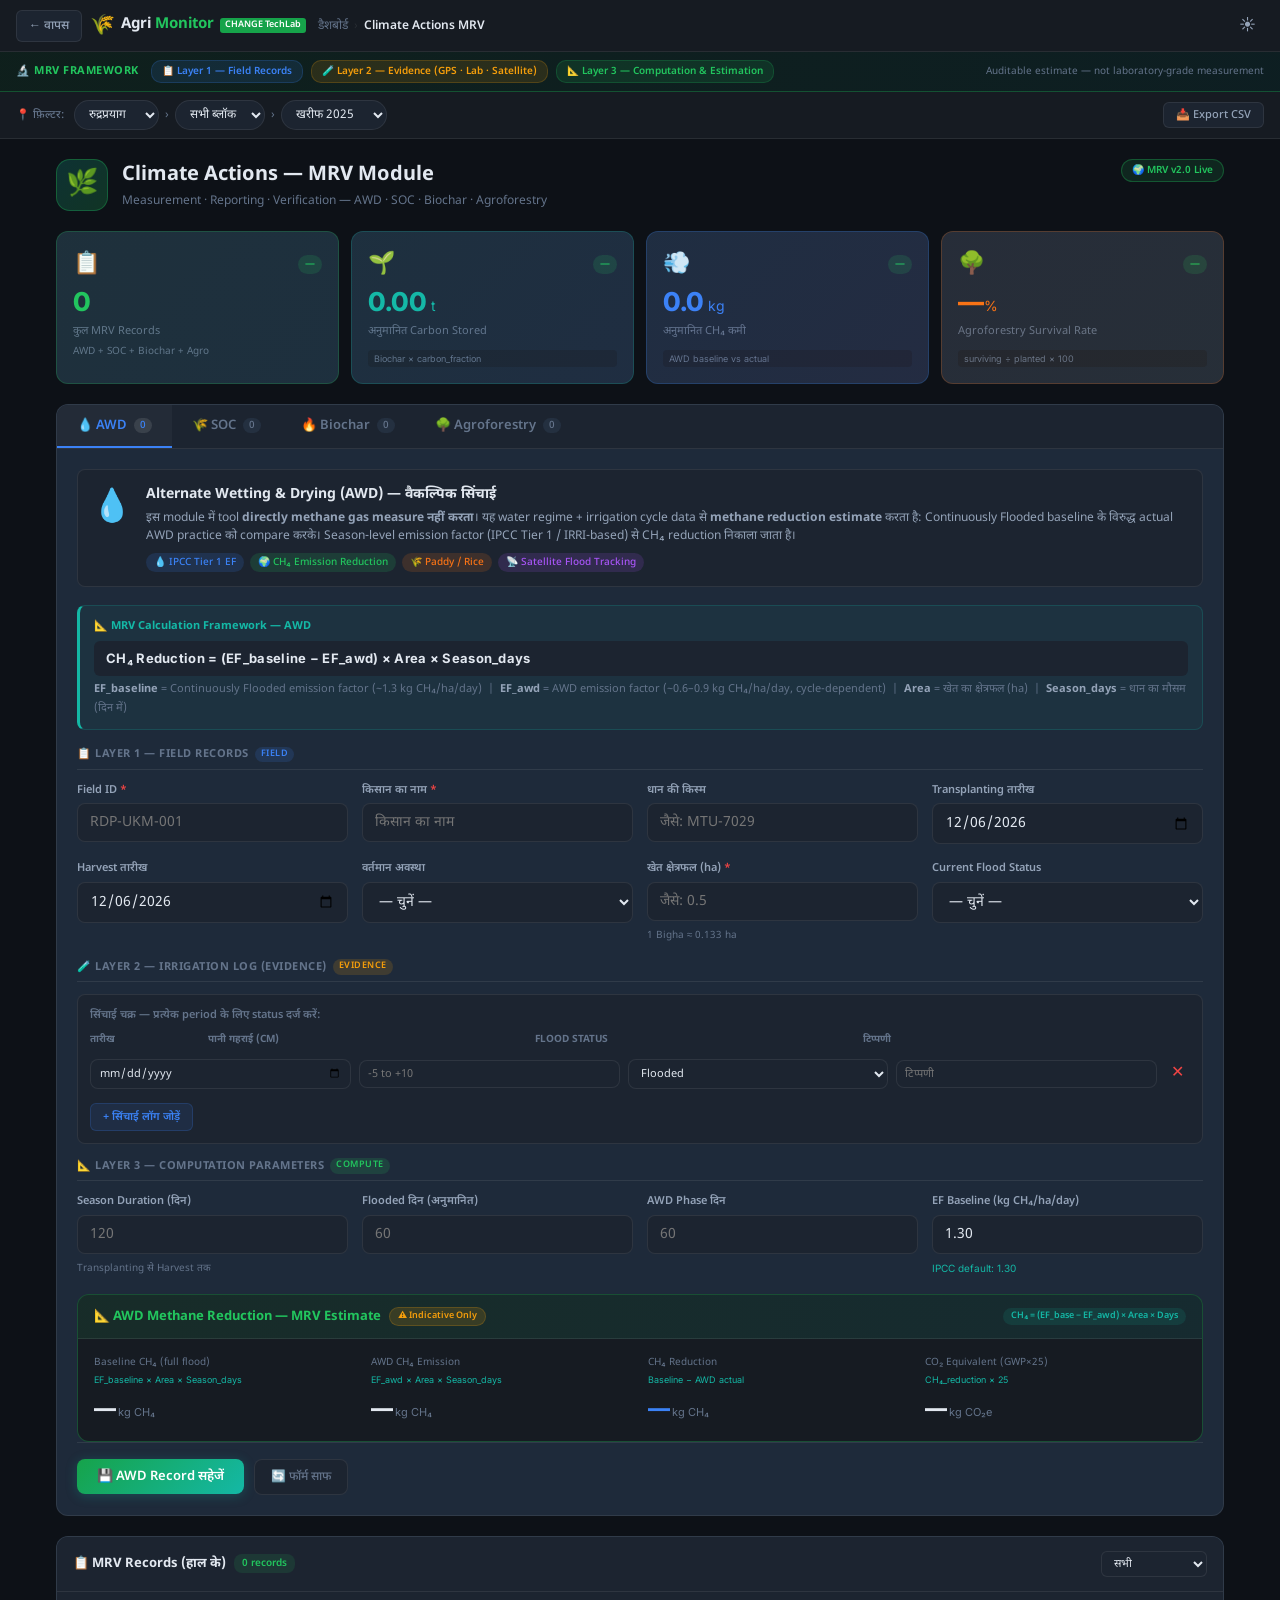
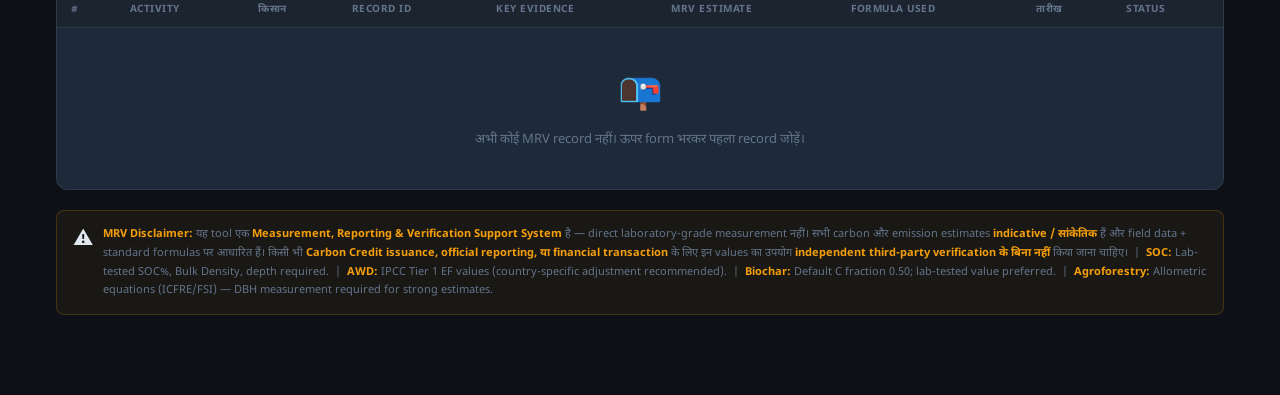
==== commit 83879c99: "feat: Upgrade Climate Actions to full MRV framework - AWD IPCC EF-based CH4 formula, SOC 3-layer sto" ====
--- a/climate-activities.html
+++ b/climate-activities.html
@@ -4,557 +4,307 @@
   <meta charset="UTF-8">
   <meta name="viewport" content="width=device-width, initial-scale=1.0, maximum-scale=1.0, user-scalable=no">
   <meta name="theme-color" content="#16a34a">
-  <title>Climate Actions — Agri Monitor | CHANGE TechLab</title>
-  <meta name="description" content="AWD, SOC, Biochar और Agroforestry — जलवायु-अनुकूल कृषि गतिविधियों की निगरानी और डेटा एंट्री।">
-
-  <!-- Google Fonts -->
+  <title>Climate Actions MRV — Agri Monitor | CHANGE TechLab</title>
+  <meta name="description" content="MRV Tool: AWD, SOC, Biochar और Agroforestry — जलवायु-अनुकूल कृषि गतिविधियों की Measurement, Reporting और Verification।">
   <link rel="preconnect" href="https://fonts.googleapis.com">
   <link href="https://fonts.googleapis.com/css2?family=Noto+Sans+Devanagari:wght@300;400;500;600;700&family=Inter:wght@300;400;500;600;700;800&display=swap" rel="stylesheet">
-
   <style>
-    /* ============================================================
-       CSS VARIABLES — mirrors Agri Monitor dark theme
-       ============================================================ */
     :root {
-      --bg-primary:     #0d1117;
-      --bg-secondary:   #161b22;
-      --bg-tertiary:    #1c2430;
-      --bg-card:        #1e2a3a;
-      --bg-hover:       #243040;
-      --border:         rgba(255,255,255,0.08);
-      --border-accent:  rgba(34,197,94,0.3);
-      --text-primary:   #e2e8f0;
-      --text-secondary: #94a3b8;
-      --text-muted:     #64748b;
-      --green:          #22c55e;
-      --green-dark:     #16a34a;
-      --green-light:    #4ade80;
-      --teal:           #14b8a6;
-      --blue:           #3b82f6;
-      --yellow:         #f59e0b;
-      --red:            #ef4444;
-      --purple:         #a855f7;
-      --orange:         #f97316;
-      --cyan:           #06b6d4;
-      --radius:         8px;
-      --radius-lg:      12px;
-      --shadow:         0 4px 24px rgba(0,0,0,0.4);
-      --transition:     0.2s ease;
-      --font-hindi:     'Noto Sans Devanagari', sans-serif;
-      --font-en:        'Inter', sans-serif;
+      --bg-primary:#0d1117;--bg-secondary:#161b22;--bg-tertiary:#1c2430;
+      --bg-card:#1e2a3a;--bg-hover:#243040;
+      --border:rgba(255,255,255,0.08);--border-accent:rgba(34,197,94,0.3);
+      --text-primary:#e2e8f0;--text-secondary:#94a3b8;--text-muted:#64748b;
+      --green:#22c55e;--green-dark:#16a34a;--green-light:#4ade80;
+      --teal:#14b8a6;--blue:#3b82f6;--yellow:#f59e0b;
+      --red:#ef4444;--purple:#a855f7;--orange:#f97316;--cyan:#06b6d4;
+      --radius:8px;--radius-lg:12px;--shadow:0 4px 24px rgba(0,0,0,0.4);
+      --transition:0.2s ease;
+      --font-hindi:'Noto Sans Devanagari',sans-serif;
+      --font-en:'Inter',sans-serif;
     }
-    [data-theme="light"] {
-      --bg-primary:   #f0fdf4;
-      --bg-secondary: #ffffff;
-      --bg-tertiary:  #f8fafc;
-      --bg-card:      #ffffff;
-      --bg-hover:     #f1f5f9;
-      --border:       rgba(0,0,0,0.08);
-      --text-primary: #0f172a;
-      --text-secondary:#475569;
-      --text-muted:   #94a3b8;
-      --shadow:       0 4px 24px rgba(0,0,0,0.1);
+    [data-theme="light"]{
+      --bg-primary:#f0fdf4;--bg-secondary:#fff;--bg-tertiary:#f8fafc;
+      --bg-card:#fff;--bg-hover:#f1f5f9;--border:rgba(0,0,0,0.08);
+      --text-primary:#0f172a;--text-secondary:#475569;--text-muted:#94a3b8;
+      --shadow:0 4px 24px rgba(0,0,0,0.1);
     }
-
-    /* ============================================================
-       RESET & BASE
-       ============================================================ */
-    *, *::before, *::after { box-sizing: border-box; margin: 0; padding: 0; }
-    html, body {
-      min-height: 100vh;
-      font-family: var(--font-hindi), var(--font-en);
-      background: var(--bg-primary);
-      color: var(--text-primary);
-      font-size: 14px;
-      line-height: 1.5;
-      -webkit-font-smoothing: antialiased;
-    }
-    button { cursor: pointer; border: none; background: none; font-family: inherit; }
-    input, select, textarea {
-      font-family: var(--font-hindi), var(--font-en);
-      font-size: 14px;
-      color: var(--text-primary);
-      background: var(--bg-tertiary);
-      border: 1px solid var(--border);
-      border-radius: var(--radius);
-      outline: none;
-      transition: border-color var(--transition);
-    }
-    input:focus, select:focus, textarea:focus { border-color: var(--green); box-shadow: 0 0 0 3px rgba(34,197,94,0.1); }
-    a { color: var(--green); text-decoration: none; }
-
-    /* ============================================================
-       TOPBAR
-       ============================================================ */
-    #topbar {
-      height: 52px;
-      background: var(--bg-secondary);
-      border-bottom: 1px solid var(--border);
-      display: flex;
-      align-items: center;
-      padding: 0 16px;
-      gap: 12px;
-      position: sticky;
-      top: 0;
-      z-index: 100;
-    }
-    .topbar-left { display: flex; align-items: center; gap: 8px; }
-    .topbar-right { display: flex; align-items: center; gap: 8px; margin-left: auto; }
-    .brand { display: flex; align-items: center; gap: 6px; }
-    .brand-icon { font-size: 20px; }
-    .brand-title { font-size: 15px; font-weight: 700; color: var(--text-primary); }
-    .brand-title span { color: var(--green); }
-    .brand-badge {
-      font-size: 9px; background: var(--green-dark); color: white;
-      padding: 1px 5px; border-radius: 3px; font-weight: 600;
-    }
-    .breadcrumb {
-      display: flex; align-items: center; gap: 6px;
-      font-size: 12px; color: var(--text-muted);
-    }
-    .breadcrumb a { color: var(--text-muted); }
-    .breadcrumb a:hover { color: var(--green); }
-    .breadcrumb-sep { color: var(--border); }
-    .breadcrumb-current { color: var(--text-primary); font-weight: 600; }
-    .topbar-actions { display: flex; align-items: center; gap: 8px; }
-    .btn-back {
-      display: inline-flex; align-items: center; gap: 5px;
-      padding: 6px 12px; border-radius: 6px; font-size: 12px;
-      font-weight: 500; color: var(--text-secondary);
-      background: var(--bg-tertiary); border: 1px solid var(--border);
-      transition: all var(--transition);
-    }
-    .btn-back:hover { border-color: var(--green); color: var(--green); }
-    .btn-theme-toggle {
-      width: 34px; height: 34px; border-radius: 8px;
-      display: flex; align-items: center; justify-content: center;
-      color: var(--text-secondary); background: transparent;
-      transition: all var(--transition); font-size: 16px;
-    }
-    .btn-theme-toggle:hover { background: var(--bg-hover); color: var(--text-primary); }
-
-    /* ============================================================
-       DISTRICT/BLOCK FILTER BAR
-       ============================================================ */
-    #filter-bar {
-      background: var(--bg-secondary);
-      border-bottom: 1px solid var(--border);
-      padding: 8px 16px;
-      display: flex;
-      align-items: center;
-      gap: 10px;
-      flex-wrap: wrap;
-    }
-    .filter-bar-label {
-      font-size: 11px; color: var(--text-muted); font-weight: 500;
-      white-space: nowrap;
-    }
-    .filter-bar-selects { display: flex; align-items: center; gap: 6px; flex-wrap: wrap; }
-    .filter-bar-selects select {
-      padding: 5px 10px; font-size: 12px;
-      border-radius: 20px; background: var(--bg-tertiary);
-      border: 1px solid var(--border); cursor: pointer; max-width: 160px;
-    }
-    .filter-arrow { color: var(--text-muted); font-size: 12px; }
-    .filter-bar-right { margin-left: auto; display: flex; align-items: center; gap: 8px; }
-    .export-btn {
-      display: inline-flex; align-items: center; gap: 5px;
-      padding: 5px 12px; border-radius: 6px; font-size: 11px;
-      font-weight: 500; color: var(--text-secondary);
-      background: var(--bg-tertiary); border: 1px solid var(--border);
-      transition: all var(--transition);
-    }
-    .export-btn:hover { border-color: var(--teal); color: var(--teal); }
-
-    /* ============================================================
-       PAGE CONTAINER
-       ============================================================ */
-    #page-container {
-      max-width: 1200px;
-      margin: 0 auto;
-      padding: 20px 16px 40px;
-    }
-
-    /* ============================================================
-       PAGE HEADER
-       ============================================================ */
-    .page-header {
-      display: flex; align-items: flex-start; justify-content: space-between;
-      margin-bottom: 20px; gap: 12px; flex-wrap: wrap;
-    }
-    .page-header-left { display: flex; align-items: center; gap: 14px; }
-    .page-header-icon {
-      width: 48px; height: 48px; border-radius: 14px; flex-shrink: 0;
-      background: linear-gradient(135deg, rgba(20,184,166,0.2), rgba(34,197,94,0.2));
-      border: 1px solid rgba(34,197,94,0.3);
-      display: flex; align-items: center; justify-content: center; font-size: 24px;
-    }
-    .page-title { font-size: 20px; font-weight: 700; color: var(--text-primary); margin-bottom: 3px; }
-    .page-subtitle { font-size: 12px; color: var(--text-muted); line-height: 1.4; }
-    .badge-module {
-      display: inline-flex; align-items: center; gap: 4px;
-      background: rgba(34,197,94,0.12); color: var(--green);
-      border: 1px solid rgba(34,197,94,0.3); border-radius: 20px;
-      padding: 3px 10px; font-size: 10px; font-weight: 600;
-      white-space: nowrap;
-    }
-
-    /* ============================================================
-       KPI SUMMARY CARDS
-       ============================================================ */
-    .kpi-grid {
-      display: grid;
-      grid-template-columns: repeat(4, 1fr);
-      gap: 12px;
-      margin-bottom: 20px;
-    }
-    @media (max-width: 900px) { .kpi-grid { grid-template-columns: repeat(2, 1fr); } }
-    @media (max-width: 480px) { .kpi-grid { grid-template-columns: repeat(2, 1fr); } }
-
-    .kpi-card {
-      background: var(--bg-card);
-      border: 1px solid var(--border);
-      border-radius: var(--radius-lg);
-      padding: 16px;
-      display: flex; flex-direction: column; gap: 8px;
-      position: relative; overflow: hidden;
-      transition: transform var(--transition), border-color var(--transition);
-      cursor: default;
-    }
-    .kpi-card::before {
-      content: ''; position: absolute; inset: 0;
-      background: linear-gradient(135deg, var(--kpi-color-a) 0%, var(--kpi-color-b) 100%);
-      opacity: 0.04; pointer-events: none;
-    }
-    .kpi-card:hover { transform: translateY(-2px); }
-    .kpi-card.green  { --kpi-color-a: #22c55e; --kpi-color-b: #14b8a6; border-color: rgba(34,197,94,0.25); }
-    .kpi-card.teal   { --kpi-color-a: #14b8a6; --kpi-color-b: #3b82f6; border-color: rgba(20,184,166,0.25); }
-    .kpi-card.blue   { --kpi-color-a: #3b82f6; --kpi-color-b: #a855f7; border-color: rgba(59,130,246,0.25); }
-    .kpi-card.orange { --kpi-color-a: #f97316; --kpi-color-b: #f59e0b; border-color: rgba(249,115,22,0.25); }
-
-    .kpi-top { display: flex; align-items: center; justify-content: space-between; }
-    .kpi-icon { font-size: 22px; }
-    .kpi-trend {
-      font-size: 10px; padding: 2px 7px; border-radius: 10px; font-weight: 600;
-      background: rgba(34,197,94,0.15); color: var(--green);
-    }
-    .kpi-trend.down { background: rgba(239,68,68,0.15); color: var(--red); }
-    .kpi-value {
-      font-size: 26px; font-weight: 800; line-height: 1;
-      font-family: var(--font-en);
-    }
-    .kpi-card.green  .kpi-value { color: var(--green); }
-    .kpi-card.teal   .kpi-value { color: var(--teal); }
-    .kpi-card.blue   .kpi-value { color: var(--blue); }
-    .kpi-card.orange .kpi-value { color: var(--orange); }
-    .kpi-label { font-size: 11px; color: var(--text-muted); }
-    .kpi-sublabel { font-size: 10px; color: var(--text-muted); margin-top: -4px; }
-
-    /* ============================================================
-       ACTIVITY TABS
-       ============================================================ */
-    .activity-tabs-wrapper {
-      background: var(--bg-card);
-      border: 1px solid var(--border);
-      border-radius: var(--radius-lg);
-      overflow: hidden;
-      margin-bottom: 20px;
-    }
-    .activity-tab-nav {
-      display: flex; border-bottom: 1px solid var(--border);
-      background: var(--bg-tertiary); overflow-x: auto; scrollbar-width: none;
-    }
-    .activity-tab-nav::-webkit-scrollbar { display: none; }
-    .act-tab-btn {
-      display: flex; align-items: center; gap: 7px;
-      padding: 12px 20px; font-size: 13px; font-weight: 600;
-      color: var(--text-muted); white-space: nowrap;
-      border-bottom: 2px solid transparent;
-      transition: all var(--transition); position: relative;
-    }
-    .act-tab-btn:hover { color: var(--text-primary); background: var(--bg-hover); }
-    .act-tab-btn.active { color: var(--act-color); border-bottom-color: var(--act-color); background: rgba(255,255,255,0.03); }
-    .act-tab-btn[data-act="awd"]  { --act-color: var(--blue); }
-    .act-tab-btn[data-act="soc"]  { --act-color: var(--orange); }
-    .act-tab-btn[data-act="biochar"] { --act-color: var(--green); }
-    .act-tab-btn[data-act="agro"] { --act-color: var(--teal); }
-    .act-tab-btn .act-count {
-      background: var(--bg-hover); color: var(--text-muted);
-      font-size: 10px; padding: 1px 6px; border-radius: 8px; font-weight: 500;
-    }
-    .act-tab-btn.active .act-count { background: rgba(255,255,255,0.1); color: inherit; }
-
-    .activity-tab-content { padding: 20px; }
-    .act-panel { display: none; }
-    .act-panel.active { display: block; }
-
-    /* Activity info header */
-    .act-info-header {
-      display: flex; align-items: flex-start; gap: 14px;
-      background: var(--bg-tertiary); border: 1px solid var(--border);
-      border-radius: var(--radius); padding: 14px; margin-bottom: 18px;
-    }
-    .act-info-icon { font-size: 32px; flex-shrink: 0; }
-    .act-info-body { flex: 1; }
-    .act-info-title { font-size: 14px; font-weight: 700; color: var(--text-primary); margin-bottom: 4px; }
-    .act-info-desc { font-size: 12px; color: var(--text-secondary); line-height: 1.5; margin-bottom: 8px; }
-    .act-info-tags { display: flex; gap: 6px; flex-wrap: wrap; }
-    .act-tag {
-      font-size: 10px; padding: 2px 8px; border-radius: 10px;
-      font-weight: 500; white-space: nowrap;
-    }
-    .act-tag.blue   { background: rgba(59,130,246,0.15); color: var(--blue); }
-    .act-tag.green  { background: rgba(34,197,94,0.15); color: var(--green); }
-    .act-tag.orange { background: rgba(249,115,22,0.15); color: var(--orange); }
-    .act-tag.teal   { background: rgba(20,184,166,0.15); color: var(--teal); }
-    .act-tag.purple { background: rgba(168,85,247,0.15); color: var(--purple); }
-
-    /* ============================================================
-       FORMS
-       ============================================================ */
-    .form-section-title {
-      font-size: 12px; font-weight: 700; color: var(--text-muted);
-      text-transform: uppercase; letter-spacing: 0.5px;
-      margin-bottom: 12px; padding-bottom: 6px;
-      border-bottom: 1px solid var(--border);
-    }
-    .form-grid {
-      display: grid; grid-template-columns: repeat(3, 1fr);
-      gap: 14px; margin-bottom: 16px;
-    }
-    @media (max-width: 900px) { .form-grid { grid-template-columns: repeat(2, 1fr); } }
-    @media (max-width: 480px) { .form-grid { grid-template-columns: 1fr; } }
-    .form-grid.cols-2 { grid-template-columns: repeat(2, 1fr); }
-    .form-grid.cols-4 { grid-template-columns: repeat(4, 1fr); }
-    @media (max-width: 900px) { .form-grid.cols-4 { grid-template-columns: repeat(2, 1fr); } }
-
-    .form-group { display: flex; flex-direction: column; gap: 5px; }
-    .form-group.span2 { grid-column: span 2; }
-    .form-label {
-      font-size: 11px; font-weight: 600; color: var(--text-secondary);
-    }
-    .form-label .req { color: var(--red); }
-    .form-input, .form-select, .form-textarea {
-      padding: 9px 12px; width: 100%;
-    }
-    .form-textarea { resize: vertical; min-height: 72px; }
-    .form-select { cursor: pointer; }
-
-    .form-hint { font-size: 10px; color: var(--text-muted); margin-top: 2px; }
-
-    .form-actions {
-      display: flex; gap: 10px; align-items: center;
-      padding-top: 16px; border-top: 1px solid var(--border);
-      flex-wrap: wrap;
-    }
-    .btn-submit {
-      display: inline-flex; align-items: center; gap: 6px;
-      padding: 9px 20px; border-radius: var(--radius);
-      font-size: 13px; font-weight: 600; color: white;
-      background: linear-gradient(135deg, var(--green-dark), var(--teal));
-      border: none; transition: all var(--transition);
-      box-shadow: 0 2px 12px rgba(20,184,166,0.25);
-    }
-    .btn-submit:hover { transform: translateY(-1px); box-shadow: 0 4px 18px rgba(20,184,166,0.35); }
-    .btn-reset {
-      display: inline-flex; align-items: center; gap: 6px;
-      padding: 9px 16px; border-radius: var(--radius);
-      font-size: 12px; font-weight: 500; color: var(--text-muted);
-      background: var(--bg-tertiary); border: 1px solid var(--border);
-      transition: all var(--transition);
-    }
-    .btn-reset:hover { color: var(--text-primary); border-color: var(--text-muted); }
-    .btn-gps {
-      display: inline-flex; align-items: center; gap: 5px;
-      padding: 8px 13px; border-radius: var(--radius);
-      font-size: 11px; font-weight: 600; color: var(--teal);
-      background: rgba(20,184,166,0.1); border: 1px solid rgba(20,184,166,0.3);
-      transition: all var(--transition); margin-left: auto;
-    }
-    .btn-gps:hover { background: rgba(20,184,166,0.2); }
-
-    /* ============================================================
-       ESTIMATE WIDGET
-       ============================================================ */
-    .estimate-box {
-      background: linear-gradient(135deg, rgba(34,197,94,0.05), rgba(20,184,166,0.05));
-      border: 1px solid rgba(34,197,94,0.2);
-      border-radius: var(--radius);
-      padding: 14px 16px;
-      margin-top: 16px;
-      display: flex; align-items: flex-start; gap: 12px;
-    }
-    .estimate-icon { font-size: 28px; flex-shrink: 0; margin-top: 2px; }
-    .estimate-body { flex: 1; }
-    .estimate-title {
-      font-size: 12px; font-weight: 700; color: var(--green);
-      margin-bottom: 6px; display: flex; align-items: center; gap: 8px;
-    }
-    .badge-indicative {
-      font-size: 9px; padding: 1px 7px; border-radius: 10px;
-      background: rgba(245,158,11,0.15); color: var(--yellow);
-      font-weight: 600; border: 1px solid rgba(245,158,11,0.2);
-    }
-    .estimate-values {
-      display: flex; gap: 20px; flex-wrap: wrap;
-    }
-    .estimate-kv { display: flex; flex-direction: column; gap: 2px; }
-    .estimate-k { font-size: 10px; color: var(--text-muted); }
-    .estimate-v { font-size: 18px; font-weight: 800; font-family: var(--font-en); color: var(--text-primary); }
-    .estimate-v span { font-size: 11px; font-weight: 400; color: var(--text-muted); margin-left: 2px; }
-
-    /* ============================================================
-       RECORDS TABLE
-       ============================================================ */
-    .records-section {
-      background: var(--bg-card);
-      border: 1px solid var(--border);
-      border-radius: var(--radius-lg);
-      overflow: hidden;
-      margin-bottom: 20px;
-    }
-    .records-header {
-      display: flex; align-items: center; justify-content: space-between;
-      padding: 14px 16px; border-bottom: 1px solid var(--border);
-      background: var(--bg-tertiary);
-    }
-    .records-header-left { display: flex; align-items: center; gap: 8px; }
-    .records-title { font-size: 13px; font-weight: 700; color: var(--text-primary); }
-    .records-count {
-      font-size: 10px; padding: 2px 8px; border-radius: 8px;
-      background: rgba(34,197,94,0.12); color: var(--green); font-weight: 600;
-    }
-    .records-filter {
-      display: flex; gap: 6px;
-    }
-    .records-filter select {
-      padding: 4px 8px; font-size: 11px; border-radius: 6px;
-    }
-    .table-scroll { overflow-x: auto; }
-    table { width: 100%; border-collapse: collapse; }
-    thead th {
-      padding: 10px 14px; text-align: left;
-      font-size: 10px; font-weight: 700; color: var(--text-muted);
-      text-transform: uppercase; letter-spacing: 0.5px;
-      background: var(--bg-tertiary); border-bottom: 1px solid var(--border);
-      white-space: nowrap;
-    }
-    tbody tr { border-bottom: 1px solid var(--border); transition: background var(--transition); }
-    tbody tr:last-child { border-bottom: none; }
-    tbody tr:hover { background: var(--bg-hover); }
-    tbody td { padding: 10px 14px; font-size: 12px; color: var(--text-secondary); white-space: nowrap; }
-    .td-primary { color: var(--text-primary); font-weight: 600; }
-    .activity-pill {
-      display: inline-flex; align-items: center; gap: 4px;
-      padding: 2px 8px; border-radius: 8px; font-size: 10px; font-weight: 600;
-    }
-    .activity-pill.awd    { background: rgba(59,130,246,0.15); color: var(--blue); }
-    .activity-pill.soc    { background: rgba(249,115,22,0.15); color: var(--orange); }
-    .activity-pill.biochar { background: rgba(34,197,94,0.15); color: var(--green); }
-    .activity-pill.agro   { background: rgba(20,184,166,0.15); color: var(--teal); }
-    .status-pill {
-      display: inline-block; padding: 2px 8px; border-radius: 8px;
-      font-size: 10px; font-weight: 600;
-    }
-    .status-pill.verified { background: rgba(34,197,94,0.15); color: var(--green); }
-    .status-pill.pending  { background: rgba(245,158,11,0.15); color: var(--yellow); }
-    .status-pill.draft    { background: rgba(100,116,139,0.15); color: var(--text-muted); }
-
-    /* Empty state */
-    .empty-state {
-      text-align: center; padding: 40px 20px; color: var(--text-muted);
-    }
-    .empty-state-icon { font-size: 36px; margin-bottom: 8px; }
-    .empty-state-text { font-size: 13px; }
-
-    /* ============================================================
-       DISCLAIMER
-       ============================================================ */
-    .disclaimer-box {
-      background: rgba(245,158,11,0.05);
-      border: 1px solid rgba(245,158,11,0.2);
-      border-radius: var(--radius);
-      padding: 14px 16px;
-      display: flex; gap: 10px; align-items: flex-start;
-      margin-bottom: 20px;
-    }
-    .disclaimer-icon { font-size: 18px; flex-shrink: 0; margin-top: 1px; }
-    .disclaimer-text { font-size: 11px; color: var(--text-muted); line-height: 1.6; }
-    .disclaimer-text strong { color: var(--yellow); }
-
-    /* ============================================================
-       TOAST / NOTIFICATION
-       ============================================================ */
-    #toast-container {
-      position: fixed; bottom: 24px; right: 24px; z-index: 9999;
-      display: flex; flex-direction: column; gap: 8px;
-    }
-    .toast {
-      background: var(--bg-card); border: 1px solid var(--border);
-      border-radius: var(--radius); padding: 12px 16px;
-      box-shadow: var(--shadow); font-size: 13px;
-      display: flex; align-items: center; gap: 10px; min-width: 260px;
-      animation: slideIn 0.3s ease;
-    }
-    .toast.success { border-left: 3px solid var(--green); }
-    .toast.error   { border-left: 3px solid var(--red); }
-    @keyframes slideIn { from { opacity:0; transform: translateX(20px); } to { opacity:1; transform: translateX(0); } }
-
-    /* ============================================================
-       SCROLLBAR
-       ============================================================ */
-    ::-webkit-scrollbar { width: 6px; height: 6px; }
-    ::-webkit-scrollbar-track { background: transparent; }
-    ::-webkit-scrollbar-thumb { background: var(--border); border-radius: 3px; }
-
-    /* ============================================================
-       RESPONSIVE
-       ============================================================ */
-    @media (max-width: 600px) {
-      #page-container { padding: 12px 10px 32px; }
-      .page-title { font-size: 16px; }
-      .act-tab-btn { padding: 10px 14px; font-size: 12px; }
-      .activity-tab-content { padding: 14px; }
-      .act-info-header { flex-direction: column; }
-      .kpi-value { font-size: 20px; }
+    *,*::before,*::after{box-sizing:border-box;margin:0;padding:0;}
+    html,body{min-height:100vh;font-family:var(--font-hindi),var(--font-en);background:var(--bg-primary);color:var(--text-primary);font-size:14px;line-height:1.5;-webkit-font-smoothing:antialiased;}
+    button{cursor:pointer;border:none;background:none;font-family:inherit;}
+    input,select,textarea{font-family:var(--font-hindi),var(--font-en);font-size:14px;color:var(--text-primary);background:var(--bg-tertiary);border:1px solid var(--border);border-radius:var(--radius);outline:none;transition:border-color var(--transition);}
+    input:focus,select:focus,textarea:focus{border-color:var(--green);box-shadow:0 0 0 3px rgba(34,197,94,0.1);}
+    a{color:var(--green);text-decoration:none;}
+
+    /* TOPBAR */
+    #topbar{height:52px;background:var(--bg-secondary);border-bottom:1px solid var(--border);display:flex;align-items:center;padding:0 16px;gap:12px;position:sticky;top:0;z-index:100;}
+    .topbar-left{display:flex;align-items:center;gap:8px;}
+    .topbar-right{display:flex;align-items:center;gap:8px;margin-left:auto;}
+    .brand{display:flex;align-items:center;gap:6px;}
+    .brand-icon{font-size:20px;}
+    .brand-title{font-size:15px;font-weight:700;}
+    .brand-title span{color:var(--green);}
+    .brand-badge{font-size:9px;background:var(--green-dark);color:#fff;padding:1px 5px;border-radius:3px;font-weight:600;}
+    .breadcrumb{display:flex;align-items:center;gap:6px;font-size:12px;color:var(--text-muted);}
+    .breadcrumb a{color:var(--text-muted);}
+    .breadcrumb a:hover{color:var(--green);}
+    .breadcrumb-current{color:var(--text-primary);font-weight:600;}
+    .btn-back{display:inline-flex;align-items:center;gap:5px;padding:6px 12px;border-radius:6px;font-size:12px;font-weight:500;color:var(--text-secondary);background:var(--bg-tertiary);border:1px solid var(--border);transition:all var(--transition);}
+    .btn-back:hover{border-color:var(--green);color:var(--green);}
+    .btn-icon{width:34px;height:34px;border-radius:8px;display:flex;align-items:center;justify-content:center;color:var(--text-secondary);background:transparent;transition:all var(--transition);font-size:16px;}
+    .btn-icon:hover{background:var(--bg-hover);color:var(--text-primary);}
+
+    /* MRV BADGE BAR */
+    #mrv-bar{background:linear-gradient(90deg,rgba(34,197,94,0.08),rgba(20,184,166,0.08));border-bottom:1px solid var(--border-accent);padding:8px 16px;display:flex;align-items:center;gap:12px;flex-wrap:wrap;}
+    .mrv-title{font-size:11px;font-weight:700;color:var(--green);letter-spacing:0.5px;}
+    .mrv-layers{display:flex;gap:8px;flex-wrap:wrap;}
+    .mrv-layer{display:inline-flex;align-items:center;gap:5px;padding:3px 10px;border-radius:10px;font-size:10px;font-weight:600;}
+    .mrv-layer.field{background:rgba(59,130,246,0.12);color:var(--blue);border:1px solid rgba(59,130,246,0.2);}
+    .mrv-layer.evidence{background:rgba(245,158,11,0.12);color:var(--yellow);border:1px solid rgba(245,158,11,0.2);}
+    .mrv-layer.compute{background:rgba(34,197,94,0.12);color:var(--green);border:1px solid rgba(34,197,94,0.2);}
+    .mrv-desc{font-size:10px;color:var(--text-muted);margin-left:auto;}
+
+    /* FILTER BAR */
+    #filter-bar{background:var(--bg-secondary);border-bottom:1px solid var(--border);padding:8px 16px;display:flex;align-items:center;gap:10px;flex-wrap:wrap;}
+    .filter-bar-label{font-size:11px;color:var(--text-muted);font-weight:500;white-space:nowrap;}
+    .filter-bar-selects{display:flex;align-items:center;gap:6px;flex-wrap:wrap;}
+    .filter-bar-selects select{padding:5px 10px;font-size:12px;border-radius:20px;background:var(--bg-tertiary);border:1px solid var(--border);cursor:pointer;max-width:160px;}
+    .filter-arrow{color:var(--text-muted);font-size:12px;}
+    .filter-bar-right{margin-left:auto;display:flex;align-items:center;gap:8px;}
+    .export-btn{display:inline-flex;align-items:center;gap:5px;padding:5px 12px;border-radius:6px;font-size:11px;font-weight:500;color:var(--text-secondary);background:var(--bg-tertiary);border:1px solid var(--border);transition:all var(--transition);}
+    .export-btn:hover{border-color:var(--teal);color:var(--teal);}
+
+    /* PAGE */
+    #page-container{max-width:1200px;margin:0 auto;padding:20px 16px 60px;}
+
+    /* PAGE HEADER */
+    .page-header{display:flex;align-items:flex-start;justify-content:space-between;margin-bottom:20px;gap:12px;flex-wrap:wrap;}
+    .page-header-left{display:flex;align-items:center;gap:14px;}
+    .page-header-icon{width:52px;height:52px;border-radius:14px;flex-shrink:0;background:linear-gradient(135deg,rgba(20,184,166,0.2),rgba(34,197,94,0.2));border:1px solid rgba(34,197,94,0.3);display:flex;align-items:center;justify-content:center;font-size:26px;}
+    .page-title{font-size:20px;font-weight:700;margin-bottom:3px;}
+    .page-subtitle{font-size:12px;color:var(--text-muted);line-height:1.4;}
+    .badge-module{display:inline-flex;align-items:center;gap:4px;background:rgba(34,197,94,0.12);color:var(--green);border:1px solid rgba(34,197,94,0.3);border-radius:20px;padding:3px 10px;font-size:10px;font-weight:600;white-space:nowrap;}
+
+    /* KPI CARDS */
+    .kpi-grid{display:grid;grid-template-columns:repeat(4,1fr);gap:12px;margin-bottom:20px;}
+    @media(max-width:900px){.kpi-grid{grid-template-columns:repeat(2,1fr);}}
+    .kpi-card{background:var(--bg-card);border:1px solid var(--border);border-radius:var(--radius-lg);padding:16px;display:flex;flex-direction:column;gap:8px;position:relative;overflow:hidden;transition:transform var(--transition);}
+    .kpi-card::before{content:'';position:absolute;inset:0;background:linear-gradient(135deg,var(--kpi-a),var(--kpi-b));opacity:0.04;pointer-events:none;}
+    .kpi-card:hover{transform:translateY(-2px);}
+    .kpi-card.green{--kpi-a:#22c55e;--kpi-b:#14b8a6;border-color:rgba(34,197,94,0.25);}
+    .kpi-card.teal{--kpi-a:#14b8a6;--kpi-b:#3b82f6;border-color:rgba(20,184,166,0.25);}
+    .kpi-card.blue{--kpi-a:#3b82f6;--kpi-b:#a855f7;border-color:rgba(59,130,246,0.25);}
+    .kpi-card.orange{--kpi-a:#f97316;--kpi-b:#f59e0b;border-color:rgba(249,115,22,0.25);}
+    .kpi-top{display:flex;align-items:center;justify-content:space-between;}
+    .kpi-icon{font-size:22px;}
+    .kpi-trend{font-size:10px;padding:2px 7px;border-radius:10px;font-weight:600;background:rgba(34,197,94,0.15);color:var(--green);}
+    .kpi-value{font-size:26px;font-weight:800;line-height:1;font-family:var(--font-en);}
+    .kpi-card.green .kpi-value{color:var(--green);}
+    .kpi-card.teal .kpi-value{color:var(--teal);}
+    .kpi-card.blue .kpi-value{color:var(--blue);}
+    .kpi-card.orange .kpi-value{color:var(--orange);}
+    .kpi-label{font-size:11px;color:var(--text-muted);}
+    .kpi-sublabel{font-size:10px;color:var(--text-muted);margin-top:-4px;}
+    .kpi-formula{font-size:9px;color:var(--text-muted);font-family:var(--font-en);background:var(--bg-tertiary);border-radius:4px;padding:2px 6px;margin-top:2px;display:inline-block;}
+
+    /* ACTIVITY TABS */
+    .activity-tabs-wrapper{background:var(--bg-card);border:1px solid var(--border);border-radius:var(--radius-lg);overflow:hidden;margin-bottom:20px;}
+    .activity-tab-nav{display:flex;border-bottom:1px solid var(--border);background:var(--bg-tertiary);overflow-x:auto;scrollbar-width:none;}
+    .activity-tab-nav::-webkit-scrollbar{display:none;}
+    .act-tab-btn{display:flex;align-items:center;gap:7px;padding:12px 20px;font-size:13px;font-weight:600;color:var(--text-muted);white-space:nowrap;border-bottom:2px solid transparent;transition:all var(--transition);position:relative;}
+    .act-tab-btn:hover{color:var(--text-primary);background:var(--bg-hover);}
+    .act-tab-btn.active{color:var(--act-color);border-bottom-color:var(--act-color);background:rgba(255,255,255,0.03);}
+    .act-tab-btn[data-act="awd"]{--act-color:var(--blue);}
+    .act-tab-btn[data-act="soc"]{--act-color:var(--orange);}
+    .act-tab-btn[data-act="biochar"]{--act-color:var(--green);}
+    .act-tab-btn[data-act="agro"]{--act-color:var(--teal);}
+    .act-count{background:var(--bg-hover);color:var(--text-muted);font-size:10px;padding:1px 6px;border-radius:8px;font-weight:500;}
+    .act-tab-btn.active .act-count{background:rgba(255,255,255,0.1);color:inherit;}
+    .activity-tab-content{padding:20px;}
+    .act-panel{display:none;}
+    .act-panel.active{display:block;}
+
+    /* INFO HEADER */
+    .act-info-header{display:flex;align-items:flex-start;gap:14px;background:var(--bg-tertiary);border:1px solid var(--border);border-radius:var(--radius);padding:14px;margin-bottom:18px;}
+    .act-info-icon{font-size:32px;flex-shrink:0;}
+    .act-info-title{font-size:14px;font-weight:700;margin-bottom:4px;}
+    .act-info-desc{font-size:12px;color:var(--text-secondary);line-height:1.5;margin-bottom:8px;}
+    .act-info-tags{display:flex;gap:6px;flex-wrap:wrap;}
+    .act-tag{font-size:10px;padding:2px 8px;border-radius:10px;font-weight:500;white-space:nowrap;}
+    .act-tag.blue{background:rgba(59,130,246,0.15);color:var(--blue);}
+    .act-tag.green{background:rgba(34,197,94,0.15);color:var(--green);}
+    .act-tag.orange{background:rgba(249,115,22,0.15);color:var(--orange);}
+    .act-tag.teal{background:rgba(20,184,166,0.15);color:var(--teal);}
+    .act-tag.purple{background:rgba(168,85,247,0.15);color:var(--purple);}
+
+    /* FORMULA CALLOUT */
+    .formula-callout{background:rgba(20,184,166,0.06);border:1px solid rgba(20,184,166,0.2);border-left:3px solid var(--teal);border-radius:var(--radius);padding:12px 14px;margin-bottom:16px;font-size:12px;}
+    .formula-callout-title{font-size:11px;font-weight:700;color:var(--teal);margin-bottom:6px;display:flex;align-items:center;gap:6px;}
+    .formula-block{font-family:var(--font-en);font-size:13px;font-weight:700;color:var(--text-primary);background:var(--bg-tertiary);border-radius:6px;padding:8px 12px;margin-bottom:4px;letter-spacing:0.3px;}
+    .formula-vars{font-size:11px;color:var(--text-muted);line-height:1.7;}
+    .formula-vars strong{color:var(--text-secondary);}
+
+    /* SECTION DIVIDER */
+    .form-section-title{font-size:11px;font-weight:700;color:var(--text-muted);text-transform:uppercase;letter-spacing:0.5px;margin-bottom:12px;padding-bottom:6px;border-bottom:1px solid var(--border);display:flex;align-items:center;gap:6px;}
+    .section-badge{font-size:9px;padding:1px 6px;border-radius:8px;font-weight:600;text-transform:uppercase;}
+    .section-badge.layer1{background:rgba(59,130,246,0.15);color:var(--blue);}
+    .section-badge.layer2{background:rgba(245,158,11,0.15);color:var(--yellow);}
+    .section-badge.layer3{background:rgba(34,197,94,0.15);color:var(--green);}
+
+    /* FORMS */
+    .form-grid{display:grid;grid-template-columns:repeat(3,1fr);gap:14px;margin-bottom:16px;}
+    @media(max-width:900px){.form-grid{grid-template-columns:repeat(2,1fr);}}
+    @media(max-width:480px){.form-grid{grid-template-columns:1fr;}}
+    .form-grid.cols-2{grid-template-columns:repeat(2,1fr);}
+    .form-grid.cols-4{grid-template-columns:repeat(4,1fr);}
+    @media(max-width:900px){.form-grid.cols-4{grid-template-columns:repeat(2,1fr);}}
+    .form-group{display:flex;flex-direction:column;gap:5px;}
+    .form-group.span2{grid-column:span 2;}
+    .form-label{font-size:11px;font-weight:600;color:var(--text-secondary);}
+    .form-label .req{color:var(--red);}
+    .form-input,.form-select,.form-textarea{padding:9px 12px;width:100%;}
+    .form-textarea{resize:vertical;min-height:68px;}
+    .form-hint{font-size:10px;color:var(--text-muted);margin-top:2px;}
+    .form-hint.formula{color:var(--teal);font-family:var(--font-en);}
+
+    /* SOC DEPTH ROWS */
+    .soc-depth-table{width:100%;border-collapse:collapse;margin-bottom:12px;background:var(--bg-tertiary);border-radius:var(--radius);overflow:hidden;}
+    .soc-depth-table th{padding:8px 10px;text-align:left;font-size:10px;font-weight:700;color:var(--text-muted);text-transform:uppercase;letter-spacing:0.3px;background:var(--bg-card);border-bottom:1px solid var(--border);}
+    .soc-depth-table td{padding:8px 10px;border-bottom:1px solid var(--border);}
+    .soc-depth-table tr:last-child td{border-bottom:none;}
+    .soc-depth-table input{padding:6px 8px;font-size:12px;width:100%;}
+    .depth-label{font-size:12px;font-weight:600;color:var(--text-secondary);}
+
+    /* FORM ACTIONS */
+    .form-actions{display:flex;gap:10px;align-items:center;padding-top:16px;border-top:1px solid var(--border);flex-wrap:wrap;}
+    .btn-submit{display:inline-flex;align-items:center;gap:6px;padding:9px 20px;border-radius:var(--radius);font-size:13px;font-weight:600;color:#fff;background:linear-gradient(135deg,var(--green-dark),var(--teal));border:none;transition:all var(--transition);box-shadow:0 2px 12px rgba(20,184,166,0.25);}
+    .btn-submit:hover{transform:translateY(-1px);box-shadow:0 4px 18px rgba(20,184,166,0.35);}
+    .btn-reset{display:inline-flex;align-items:center;gap:6px;padding:9px 16px;border-radius:var(--radius);font-size:12px;font-weight:500;color:var(--text-muted);background:var(--bg-tertiary);border:1px solid var(--border);transition:all var(--transition);}
+    .btn-reset:hover{color:var(--text-primary);border-color:var(--text-muted);}
+    .btn-gps{display:inline-flex;align-items:center;gap:5px;padding:8px 13px;border-radius:var(--radius);font-size:11px;font-weight:600;color:var(--teal);background:rgba(20,184,166,0.1);border:1px solid rgba(20,184,166,0.3);transition:all var(--transition);}
+    .btn-gps:hover{background:rgba(20,184,166,0.2);}
+
+    /* MRV ESTIMATE PANEL */
+    .mrv-estimate-panel{background:var(--bg-secondary);border:1px solid var(--border-accent);border-radius:var(--radius-lg);overflow:hidden;margin-top:18px;}
+    .mrv-estimate-header{background:linear-gradient(90deg,rgba(34,197,94,0.1),rgba(20,184,166,0.1));padding:12px 16px;border-bottom:1px solid var(--border);display:flex;align-items:center;justify-content:space-between;}
+    .mrv-estimate-title{font-size:13px;font-weight:700;color:var(--green);display:flex;align-items:center;gap:8px;}
+    .badge-indicative{font-size:9px;padding:2px 8px;border-radius:10px;background:rgba(245,158,11,0.15);color:var(--yellow);font-weight:600;border:1px solid rgba(245,158,11,0.2);}
+    .badge-formula{font-size:9px;padding:2px 8px;border-radius:10px;background:rgba(20,184,166,0.12);color:var(--teal);font-weight:600;}
+    .mrv-estimate-body{padding:16px;display:grid;grid-template-columns:repeat(auto-fit,minmax(160px,1fr));gap:16px;}
+    .est-kv{display:flex;flex-direction:column;gap:3px;}
+    .est-k{font-size:10px;color:var(--text-muted);}
+    .est-formula{font-size:9px;color:var(--teal);font-family:var(--font-en);margin-bottom:2px;}
+    .est-v{font-size:22px;font-weight:800;font-family:var(--font-en);color:var(--text-primary);}
+    .est-v .unit{font-size:11px;font-weight:400;color:var(--text-muted);margin-left:2px;}
+    .est-divider{width:1px;background:var(--border);}
+
+    /* AWD TIMELINE */
+    .awd-timeline{background:var(--bg-tertiary);border:1px solid var(--border);border-radius:var(--radius);padding:12px;margin-bottom:14px;}
+    .awd-timeline-title{font-size:11px;font-weight:600;color:var(--text-muted);margin-bottom:8px;}
+    .awd-period-row{display:grid;grid-template-columns:1fr 1fr 1fr 1fr auto;gap:8px;align-items:center;padding:6px 0;border-bottom:1px solid var(--border);}
+    .awd-period-row:last-child{border-bottom:none;}
+    .awd-period-row input,.awd-period-row select{padding:6px 8px;font-size:11px;}
+    .btn-add-period{display:flex;align-items:center;gap:5px;margin-top:8px;padding:6px 12px;border-radius:6px;font-size:11px;font-weight:600;color:var(--blue);background:rgba(59,130,246,0.1);border:1px solid rgba(59,130,246,0.2);}
+    .btn-add-period:hover{background:rgba(59,130,246,0.2);}
+    .btn-remove-period{color:var(--red);font-size:16px;line-height:1;padding:2px 6px;border-radius:4px;}
+    .btn-remove-period:hover{background:rgba(239,68,68,0.1);}
+
+    /* BIOCHAR CARBON FRACTION */
+    .fraction-toggle{display:flex;gap:8px;margin-bottom:12px;}
+    .fraction-opt{flex:1;padding:8px;border-radius:var(--radius);border:1px solid var(--border);font-size:11px;font-weight:600;color:var(--text-muted);background:var(--bg-tertiary);text-align:center;cursor:pointer;transition:all var(--transition);}
+    .fraction-opt.active{border-color:var(--green);color:var(--green);background:rgba(34,197,94,0.08);}
+
+    /* RECORDS TABLE */
+    .records-section{background:var(--bg-card);border:1px solid var(--border);border-radius:var(--radius-lg);overflow:hidden;margin-bottom:20px;}
+    .records-header{display:flex;align-items:center;justify-content:space-between;padding:14px 16px;border-bottom:1px solid var(--border);background:var(--bg-tertiary);}
+    .records-header-left{display:flex;align-items:center;gap:8px;}
+    .records-title{font-size:13px;font-weight:700;}
+    .records-count{font-size:10px;padding:2px 8px;border-radius:8px;background:rgba(34,197,94,0.12);color:var(--green);font-weight:600;}
+    .records-filter select{padding:4px 8px;font-size:11px;border-radius:6px;}
+    .table-scroll{overflow-x:auto;}
+    table{width:100%;border-collapse:collapse;}
+    thead th{padding:10px 14px;text-align:left;font-size:10px;font-weight:700;color:var(--text-muted);text-transform:uppercase;letter-spacing:0.5px;background:var(--bg-tertiary);border-bottom:1px solid var(--border);white-space:nowrap;}
+    tbody tr{border-bottom:1px solid var(--border);transition:background var(--transition);}
+    tbody tr:last-child{border-bottom:none;}
+    tbody tr:hover{background:var(--bg-hover);}
+    tbody td{padding:10px 14px;font-size:12px;color:var(--text-secondary);white-space:nowrap;}
+    .td-primary{color:var(--text-primary);font-weight:600;}
+    .td-formula{font-family:var(--font-en);font-size:11px;color:var(--teal);}
+    .activity-pill{display:inline-flex;align-items:center;gap:4px;padding:2px 8px;border-radius:8px;font-size:10px;font-weight:600;}
+    .activity-pill.awd{background:rgba(59,130,246,0.15);color:var(--blue);}
+    .activity-pill.soc{background:rgba(249,115,22,0.15);color:var(--orange);}
+    .activity-pill.biochar{background:rgba(34,197,94,0.15);color:var(--green);}
+    .activity-pill.agro{background:rgba(20,184,166,0.15);color:var(--teal);}
+    .status-pill{display:inline-block;padding:2px 8px;border-radius:8px;font-size:10px;font-weight:600;}
+    .status-pill.verified{background:rgba(34,197,94,0.15);color:var(--green);}
+    .status-pill.pending{background:rgba(245,158,11,0.15);color:var(--yellow);}
+
+    /* EMPTY STATE */
+    .empty-state{text-align:center;padding:40px 20px;color:var(--text-muted);}
+    .empty-state-icon{font-size:36px;margin-bottom:8px;}
+    .empty-state-text{font-size:13px;}
+
+    /* DISCLAIMER */
+    .disclaimer-box{background:rgba(245,158,11,0.05);border:1px solid rgba(245,158,11,0.2);border-radius:var(--radius);padding:14px 16px;display:flex;gap:10px;align-items:flex-start;margin-bottom:20px;}
+    .disclaimer-text{font-size:11px;color:var(--text-muted);line-height:1.7;}
+    .disclaimer-text strong{color:var(--yellow);}
+
+    /* TOAST */
+    #toast-container{position:fixed;bottom:24px;right:24px;z-index:9999;display:flex;flex-direction:column;gap:8px;}
+    .toast{background:var(--bg-card);border:1px solid var(--border);border-radius:var(--radius);padding:12px 16px;box-shadow:var(--shadow);font-size:13px;display:flex;align-items:center;gap:10px;min-width:260px;animation:slideIn 0.3s ease;}
+    .toast.success{border-left:3px solid var(--green);}
+    .toast.error{border-left:3px solid var(--red);}
+    @keyframes slideIn{from{opacity:0;transform:translateX(20px);}to{opacity:1;transform:translateX(0);}}
+
+    ::-webkit-scrollbar{width:6px;height:6px;}
+    ::-webkit-scrollbar-thumb{background:var(--border);border-radius:3px;}
+
+    @media(max-width:600px){
+      #page-container{padding:12px 10px 40px;}
+      .page-title{font-size:16px;}
+      .act-tab-btn{padding:10px 14px;font-size:12px;}
+      .activity-tab-content{padding:14px;}
+      .mrv-estimate-body{grid-template-columns:1fr 1fr;}
     }
   </style>
 </head>
 <body>
 
-<!-- ============================================================
-     TOPBAR
-     ============================================================ -->
+<!-- TOPBAR -->
 <header id="topbar">
   <div class="topbar-left">
-    <a href="index.html" class="btn-back" title="मुख्य पेज पर वापस जाएं">
-      ← वापस
-    </a>
+    <a href="index.html" class="btn-back">← वापस</a>
     <div class="brand">
       <span class="brand-icon">🌾</span>
       <span class="brand-title">Agri <span>Monitor</span></span>
       <span class="brand-badge">CHANGE TechLab</span>
     </div>
   </div>
-
-  <nav class="breadcrumb" aria-label="breadcrumb">
+  <nav class="breadcrumb">
     <a href="index.html">डैशबोर्ड</a>
-    <span class="breadcrumb-sep">›</span>
-    <span class="breadcrumb-current">Climate Actions</span>
+    <span style="color:var(--border)">›</span>
+    <span class="breadcrumb-current">Climate Actions MRV</span>
   </nav>
-
   <div class="topbar-right">
-    <button class="btn-theme-toggle" id="btn-toggle-theme" title="Theme बदलें">☀️</button>
+    <button class="btn-icon" id="btn-toggle-theme" title="Theme बदलें">☀️</button>
   </div>
 </header>
 
-<!-- ============================================================
-     FILTER BAR (District / Block — same as main dashboard)
-     ============================================================ -->
+<!-- MRV LAYER BAR -->
+<div id="mrv-bar">
+  <span class="mrv-title">🔬 MRV FRAMEWORK</span>
+  <div class="mrv-layers">
+    <span class="mrv-layer field">📋 Layer 1 — Field Records</span>
+    <span class="mrv-layer evidence">🧪 Layer 2 — Evidence (GPS · Lab · Satellite)</span>
+    <span class="mrv-layer compute">📐 Layer 3 — Computation & Estimation</span>
+  </div>
+  <span class="mrv-desc">Auditable estimate — not laboratory-grade measurement</span>
+</div>
+
+<!-- FILTER BAR -->
 <div id="filter-bar">
   <span class="filter-bar-label">📍 फ़िल्टर:</span>
   <div class="filter-bar-selects">
-    <select id="ca-district" title="जिला चुनें">
+    <select id="ca-district">
       <option value="all">सभी जिले</option>
       <option value="rudraprayag" selected>रुद्रप्रयाग</option>
       <option value="chamoli">चमोली</option>
@@ -565,29 +315,25 @@
       <option value="pauri">पौड़ी</option>
     </select>
     <span class="filter-arrow">›</span>
-    <select id="ca-block" title="ब्लॉक चुनें">
+    <select id="ca-block">
       <option value="all">सभी ब्लॉक</option>
       <option value="Ukhimath">ऊखीमठ</option>
       <option value="Jakholi">जखोली</option>
       <option value="Augustyamuni">अगस्त्यमुनि</option>
     </select>
     <span class="filter-arrow">›</span>
-    <select id="ca-season" title="सीज़न">
+    <select id="ca-season">
       <option value="kharif2025">खरीफ 2025</option>
       <option value="rabi2025">रबी 2025-26</option>
       <option value="kharif2024">खरीफ 2024</option>
     </select>
   </div>
   <div class="filter-bar-right">
-    <button class="export-btn" id="btn-export" title="डेटा निर्यात करें">
-      📥 Export CSV
-    </button>
+    <button class="export-btn" id="btn-export">📥 Export CSV</button>
   </div>
 </div>
 
-<!-- ============================================================
-     MAIN PAGE
-     ============================================================ -->
+<!-- MAIN -->
 <main id="page-container">
 
   <!-- Page Header -->
@@ -595,311 +341,429 @@
     <div class="page-header-left">
       <div class="page-header-icon">🌿</div>
       <div>
-        <div class="page-title">Climate Actions Module</div>
-        <div class="page-subtitle">AWD · SOC · Biochar · Agroforestry — जलवायु-अनुकूल कृषि गतिविधियों की निगरानी</div>
+        <div class="page-title">Climate Actions — MRV Module</div>
+        <div class="page-subtitle">Measurement · Reporting · Verification — AWD · SOC · Biochar · Agroforestry</div>
       </div>
     </div>
-    <span class="badge-module">🌍 Phase 1 + 2 Live</span>
+    <span class="badge-module">🌍 MRV v2.0 Live</span>
   </div>
 
-  <!-- ============================================================
-       KPI SUMMARY CARDS
-       ============================================================ -->
+  <!-- KPI SUMMARY -->
   <div class="kpi-grid">
     <div class="kpi-card green">
-      <div class="kpi-top">
-        <span class="kpi-icon">📋</span>
-        <span class="kpi-trend" id="kpi-trend-records">↑ नया</span>
-      </div>
+      <div class="kpi-top"><span class="kpi-icon">📋</span><span class="kpi-trend" id="kpi-trend-records">—</span></div>
       <div class="kpi-value" id="kpi-total-records">0</div>
-      <div class="kpi-label">कुल Climate Records</div>
+      <div class="kpi-label">कुल MRV Records</div>
       <div class="kpi-sublabel">AWD + SOC + Biochar + Agro</div>
     </div>
     <div class="kpi-card teal">
-      <div class="kpi-top">
-        <span class="kpi-icon">🌱</span>
-        <span class="kpi-trend" id="kpi-trend-carbon">—</span>
-      </div>
+      <div class="kpi-top"><span class="kpi-icon">🌱</span><span class="kpi-trend" id="kpi-trend-carbon">—</span></div>
       <div class="kpi-value" id="kpi-carbon">0.0<span style="font-size:14px;font-weight:400"> t</span></div>
-      <div class="kpi-label">अनुमानित कार्बन संग्रह</div>
-      <div class="kpi-sublabel">Biochar (indicative)</div>
+      <div class="kpi-label">अनुमानित Carbon Stored</div>
+      <span class="kpi-formula">Biochar × carbon_fraction</span>
     </div>
     <div class="kpi-card blue">
-      <div class="kpi-top">
-        <span class="kpi-icon">💨</span>
-        <span class="kpi-trend" id="kpi-trend-methane">—</span>
-      </div>
+      <div class="kpi-top"><span class="kpi-icon">💨</span><span class="kpi-trend" id="kpi-trend-methane">—</span></div>
       <div class="kpi-value" id="kpi-methane">0.0<span style="font-size:14px;font-weight:400"> kg</span></div>
-      <div class="kpi-label">अनुमानित मीथेन कमी</div>
-      <div class="kpi-sublabel">AWD से (indicative)</div>
+      <div class="kpi-label">अनुमानित CH₄ कमी</div>
+      <span class="kpi-formula">AWD baseline vs actual</span>
     </div>
     <div class="kpi-card orange">
-      <div class="kpi-top">
-        <span class="kpi-icon">🌳</span>
-        <span class="kpi-trend" id="kpi-trend-trees">—</span>
-      </div>
+      <div class="kpi-top"><span class="kpi-icon">🌳</span><span class="kpi-trend" id="kpi-trend-trees">—</span></div>
       <div class="kpi-value" id="kpi-tree-survival">—<span style="font-size:14px;font-weight:400">%</span></div>
-      <div class="kpi-label">पेड़ Survival Rate</div>
-      <div class="kpi-sublabel">Agroforestry (लगाए vs जीवित)</div>
+      <div class="kpi-label">Agroforestry Survival Rate</div>
+      <span class="kpi-formula">surviving ÷ planted × 100</span>
     </div>
   </div>
 
-  <!-- ============================================================
-       ACTIVITY TABS
-       ============================================================ -->
+  <!-- ACTIVITY TABS -->
   <div class="activity-tabs-wrapper">
-    <nav class="activity-tab-nav" id="activity-tab-nav" role="tablist">
-      <button class="act-tab-btn active" data-act="awd" role="tab" aria-selected="true">
-        💧 AWD <span class="act-count" id="count-awd">0</span>
-      </button>
-      <button class="act-tab-btn" data-act="soc" role="tab">
-        🌾 SOC <span class="act-count" id="count-soc">0</span>
-      </button>
-      <button class="act-tab-btn" data-act="biochar" role="tab">
-        🔥 Biochar <span class="act-count" id="count-biochar">0</span>
-      </button>
-      <button class="act-tab-btn" data-act="agro" role="tab">
-        🌳 Agroforestry <span class="act-count" id="count-agro">0</span>
-      </button>
+    <nav class="activity-tab-nav" id="activity-tab-nav">
+      <button class="act-tab-btn active" data-act="awd">💧 AWD <span class="act-count" id="count-awd">0</span></button>
+      <button class="act-tab-btn" data-act="soc">🌾 SOC <span class="act-count" id="count-soc">0</span></button>
+      <button class="act-tab-btn" data-act="biochar">🔥 Biochar <span class="act-count" id="count-biochar">0</span></button>
+      <button class="act-tab-btn" data-act="agro">🌳 Agroforestry <span class="act-count" id="count-agro">0</span></button>
     </nav>
-
     <div class="activity-tab-content">
 
-      <!-- ===================== AWD ===================== -->
+      <!-- ======================== AWD ======================== -->
       <div class="act-panel active" id="panel-awd">
         <div class="act-info-header">
           <div class="act-info-icon">💧</div>
-          <div class="act-info-body">
-            <div class="act-info-title">Alternate Wetting and Drying (AWD) — वैकल्पिक सिंचाई</div>
+          <div>
+            <div class="act-info-title">Alternate Wetting & Drying (AWD) — वैकल्पिक सिंचाई</div>
             <div class="act-info-desc">
-              धान की खेती में पानी बचाने की वैज्ञानिक तकनीक। खेत को पूरी तरह सूखने नहीं दिया जाता, बल्कि एक निश्चित अंतराल पर सिंचाई की जाती है। इससे <strong>30–40% पानी की बचत</strong> होती है और मिट्टी से मीथेन (CH₄) उत्सर्जन कम होता है — जो एक शक्तिशाली ग्रीनहाउस गैस है।
+              इस module में tool <strong>directly methane gas measure नहीं करता</strong>। यह water regime + irrigation cycle data से <strong>methane reduction estimate</strong> करता है: Continuously Flooded baseline के विरुद्ध actual AWD practice को compare करके।
+              Season-level emission factor (IPCC Tier 1 / IRRI-based) से CH₄ reduction निकाला जाता है।
             </div>
             <div class="act-info-tags">
-              <span class="act-tag blue">💧 पानी बचत: ~35%</span>
-              <span class="act-tag green">🌍 मीथेन कमी: ~20-40%</span>
-              <span class="act-tag orange">🌾 धान की फसल</span>
-              <span class="act-tag purple">📡 IRRI प्रमाणित</span>
+              <span class="act-tag blue">💧 IPCC Tier 1 EF</span>
+              <span class="act-tag green">🌍 CH₄ Emission Reduction</span>
+              <span class="act-tag orange">🌾 Paddy / Rice</span>
+              <span class="act-tag purple">📡 Satellite Flood Tracking</span>
             </div>
           </div>
         </div>
 
-        <div class="form-section-title">📝 AWD डेटा एंट्री</div>
+        <!-- FORMULA BOX -->
+        <div class="formula-callout">
+          <div class="formula-callout-title">📐 MRV Calculation Framework — AWD</div>
+          <div class="formula-block">CH₄ Reduction = (EF_baseline − EF_awd) × Area × Season_days</div>
+          <div class="formula-vars">
+            <strong>EF_baseline</strong> = Continuously Flooded emission factor (~1.3 kg CH₄/ha/day) &nbsp;|&nbsp;
+            <strong>EF_awd</strong> = AWD emission factor (~0.6–0.9 kg CH₄/ha/day, cycle-dependent) &nbsp;|&nbsp;
+            <strong>Area</strong> = खेत का क्षेत्रफल (ha) &nbsp;|&nbsp;
+            <strong>Season_days</strong> = धान का मौसम (दिन में)
+          </div>
+        </div>
+
         <form id="form-awd" autocomplete="off">
-          <div class="form-grid">
-            <div class="form-group">
-              <label class="form-label" for="awd-field-id">Field ID / खेत नंबर <span class="req">*</span></label>
-              <input type="text" id="awd-field-id" class="form-input" placeholder="जैसे: RDP-UKM-001" required>
+          <!-- Layer 1: Field Records -->
+          <div class="form-section-title">
+            📋 Layer 1 — Field Records
+            <span class="section-badge layer1">Field</span>
+          </div>
+          <div class="form-grid cols-4">
+            <div class="form-group">
+              <label class="form-label" for="awd-field-id">Field ID <span class="req">*</span></label>
+              <input type="text" id="awd-field-id" class="form-input" placeholder="RDP-UKM-001" required>
             </div>
             <div class="form-group">
               <label class="form-label" for="awd-farmer">किसान का नाम <span class="req">*</span></label>
               <input type="text" id="awd-farmer" class="form-input" placeholder="किसान का नाम" required>
             </div>
             <div class="form-group">
-              <label class="form-label" for="awd-crop-stage">फसल अवस्था (Crop Stage)</label>
+              <label class="form-label" for="awd-variety">धान की किस्म</label>
+              <input type="text" id="awd-variety" class="form-input" placeholder="जैसे: MTU-7029">
+            </div>
+            <div class="form-group">
+              <label class="form-label" for="awd-transplant-date">Transplanting तारीख</label>
+              <input type="date" id="awd-transplant-date" class="form-input">
+            </div>
+          </div>
+          <div class="form-grid cols-4">
+            <div class="form-group">
+              <label class="form-label" for="awd-harvest-date">Harvest तारीख</label>
+              <input type="date" id="awd-harvest-date" class="form-input">
+            </div>
+            <div class="form-group">
+              <label class="form-label" for="awd-crop-stage">वर्तमान अवस्था</label>
               <select id="awd-crop-stage" class="form-select">
                 <option value="">— चुनें —</option>
-                <option value="tillering">कल्ले निकलना (Tillering)</option>
-                <option value="panicle">बाली निकलना (Panicle Initiation)</option>
-                <option value="heading">बाली निकलने के बाद (Heading)</option>
-                <option value="milking">दूधिया अवस्था (Milking)</option>
-                <option value="ripening">पकाव (Ripening)</option>
+                <option>Tillering</option>
+                <option>Panicle Initiation</option>
+                <option>Heading</option>
+                <option>Milking</option>
+                <option>Ripening</option>
               </select>
             </div>
             <div class="form-group">
-              <label class="form-label" for="awd-irrigation-cycle">सिंचाई चक्र (दिन में)</label>
-              <input type="number" id="awd-irrigation-cycle" class="form-input" placeholder="जैसे: 5" min="1" max="30">
-              <span class="form-hint">पिछली सिंचाई के कितने दिन बाद अगली सिंचाई</span>
-            </div>
-            <div class="form-group">
-              <label class="form-label" for="awd-water-depth">पानी की गहराई (cm)</label>
-              <input type="number" id="awd-water-depth" class="form-input" placeholder="-15 to +5" min="-20" max="20" step="0.5">
-              <span class="form-hint">नकारात्मक = पानी सतह से नीचे</span>
-            </div>
-            <div class="form-group">
-              <label class="form-label" for="awd-last-date">पिछली सिंचाई की तारीख</label>
-              <input type="date" id="awd-last-date" class="form-input">
-            </div>
-            <div class="form-group">
-              <label class="form-label" for="awd-field-area">खेत का क्षेत्रफल (Bigha)</label>
-              <input type="number" id="awd-field-area" class="form-input" placeholder="जैसे: 2.5" min="0" step="0.1">
-            </div>
-            <div class="form-group">
-              <label class="form-label" for="awd-baseline-water">सामान्य सिंचाई (बिना AWD, mm)</label>
-              <input type="number" id="awd-baseline-water" class="form-input" placeholder="जैसे: 1200" min="0">
-              <span class="form-hint">पारंपरिक तरीके में इतना पानी लगता था</span>
-            </div>
-            <div class="form-group">
-              <label class="form-label" for="awd-actual-water">वास्तविक उपयोग (AWD के साथ, mm)</label>
-              <input type="number" id="awd-actual-water" class="form-input" placeholder="जैसे: 800" min="0">
-            </div>
-          </div>
-          <div class="form-group" style="margin-bottom:16px;">
-            <label class="form-label" for="awd-notes">अतिरिक्त टिप्पणी</label>
-            <textarea id="awd-notes" class="form-textarea" placeholder="कोई विशेष बात, मौसम की स्थिति, आदि..."></textarea>
-          </div>
-
-          <!-- AWD Estimate Widget -->
-          <div class="estimate-box" id="awd-estimate-box">
-            <div class="estimate-icon">💨</div>
-            <div class="estimate-body">
-              <div class="estimate-title">
-                त्वरित अनुमान (Quick Estimate)
-                <span class="badge-indicative">⚠️ Indicative Only</span>
-              </div>
-              <div class="estimate-values">
-                <div class="estimate-kv">
-                  <span class="estimate-k">पानी बचत अनुमान</span>
-                  <span class="estimate-v" id="awd-est-water">—<span> mm</span></span>
-                </div>
-                <div class="estimate-kv">
-                  <span class="estimate-k">मीथेन कमी अनुमान</span>
-                  <span class="estimate-v" id="awd-est-methane">—<span> kg CH₄</span></span>
-                </div>
-                <div class="estimate-kv">
-                  <span class="estimate-k">CO₂ समतुल्य (GWP×25)</span>
-                  <span class="estimate-v" id="awd-est-co2">—<span> kg</span></span>
-                </div>
+              <label class="form-label" for="awd-area-ha">खेत क्षेत्रफल (ha) <span class="req">*</span></label>
+              <input type="number" id="awd-area-ha" class="form-input" placeholder="जैसे: 0.5" min="0" step="0.01" required>
+              <span class="form-hint">1 Bigha ≈ 0.133 ha</span>
+            </div>
+            <div class="form-group">
+              <label class="form-label" for="awd-flood-status">Current Flood Status</label>
+              <select id="awd-flood-status" class="form-select">
+                <option value="">— चुनें —</option>
+                <option value="flooded">🌊 Flooded</option>
+                <option value="moist">💧 Moist (AWD Phase)</option>
+                <option value="dry">🌵 Dry (AWD Dry Phase)</option>
+              </select>
+            </div>
+          </div>
+
+          <!-- Layer 2: Evidence — Irrigation Log -->
+          <div class="form-section-title">
+            🧪 Layer 2 — Irrigation Log (Evidence)
+            <span class="section-badge layer2">Evidence</span>
+          </div>
+
+          <div class="awd-timeline">
+            <div class="awd-timeline-title">सिंचाई चक्र — प्रत्येक period के लिए status दर्ज करें:</div>
+            <div style="display:grid;grid-template-columns:110px 1fr 1fr 1fr auto;gap:8px;align-items:center;padding-bottom:6px;font-size:10px;font-weight:700;color:var(--text-muted);text-transform:uppercase;">
+              <span>तारीख</span><span>पानी गहराई (cm)</span><span>Flood Status</span><span>टिप्पणी</span><span></span>
+            </div>
+            <div id="irrigation-log-rows">
+              <div class="awd-period-row">
+                <input type="date" class="log-date form-input" placeholder="तारीख">
+                <input type="number" class="log-depth form-input" placeholder="-5 to +10" step="0.5">
+                <select class="log-status form-select">
+                  <option value="flooded">Flooded</option>
+                  <option value="awd_moist">AWD Moist</option>
+                  <option value="awd_dry">AWD Dry</option>
+                </select>
+                <input type="text" class="log-note form-input" placeholder="टिप्पणी">
+                <button type="button" class="btn-remove-period" onclick="removeLogRow(this)">✕</button>
+              </div>
+            </div>
+            <button type="button" class="btn-add-period" onclick="addLogRow()">+ सिंचाई लॉग जोड़ें</button>
+          </div>
+
+          <!-- Layer 3: Computation -->
+          <div class="form-section-title">
+            📐 Layer 3 — Computation Parameters
+            <span class="section-badge layer3">Compute</span>
+          </div>
+          <div class="form-grid cols-4">
+            <div class="form-group">
+              <label class="form-label" for="awd-season-days">Season Duration (दिन)</label>
+              <input type="number" id="awd-season-days" class="form-input" placeholder="120" min="1" max="250">
+              <span class="form-hint">Transplanting से Harvest तक</span>
+            </div>
+            <div class="form-group">
+              <label class="form-label" for="awd-flooded-days">Flooded दिन (अनुमानित)</label>
+              <input type="number" id="awd-flooded-days" class="form-input" placeholder="60" min="0">
+            </div>
+            <div class="form-group">
+              <label class="form-label" for="awd-awd-days">AWD Phase दिन</label>
+              <input type="number" id="awd-awd-days" class="form-input" placeholder="60" min="0">
+            </div>
+            <div class="form-group">
+              <label class="form-label" for="awd-ef-baseline">EF Baseline (kg CH₄/ha/day)</label>
+              <input type="number" id="awd-ef-baseline" class="form-input" value="1.30" step="0.01" min="0">
+              <span class="form-hint formula">IPCC default: 1.30</span>
+            </div>
+          </div>
+
+          <!-- MRV Estimate Widget -->
+          <div class="mrv-estimate-panel">
+            <div class="mrv-estimate-header">
+              <span class="mrv-estimate-title">📐 AWD Methane Reduction — MRV Estimate <span class="badge-indicative">⚠️ Indicative Only</span></span>
+              <span class="badge-formula">CH₄ = (EF_base − EF_awd) × Area × Days</span>
+            </div>
+            <div class="mrv-estimate-body">
+              <div class="est-kv">
+                <span class="est-k">Baseline CH₄ (full flood)</span>
+                <span class="est-formula">EF_baseline × Area × Season_days</span>
+                <span class="est-v" id="awd-est-baseline">—<span class="unit">kg CH₄</span></span>
+              </div>
+              <div class="est-kv">
+                <span class="est-k">AWD CH₄ Emission</span>
+                <span class="est-formula">EF_awd × Area × Season_days</span>
+                <span class="est-v" id="awd-est-actual">—<span class="unit">kg CH₄</span></span>
+              </div>
+              <div class="est-kv">
+                <span class="est-k">CH₄ Reduction</span>
+                <span class="est-formula">Baseline − AWD actual</span>
+                <span class="est-v" id="awd-est-reduction" style="color:var(--blue)">—<span class="unit">kg CH₄</span></span>
+              </div>
+              <div class="est-kv">
+                <span class="est-k">CO₂ Equivalent (GWP×25)</span>
+                <span class="est-formula">CH₄_reduction × 25</span>
+                <span class="est-v" id="awd-est-co2eq">—<span class="unit">kg CO₂e</span></span>
               </div>
             </div>
           </div>
 
           <div class="form-actions">
-            <button type="submit" class="btn-submit">💾 रिकॉर्ड सहेजें</button>
-            <button type="reset" class="btn-reset" onclick="resetAWDEstimate()">🔄 फॉर्म साफ करें</button>
+            <button type="submit" class="btn-submit">💾 AWD Record सहेजें</button>
+            <button type="reset" class="btn-reset" id="awd-reset-btn">🔄 फॉर्म साफ</button>
           </div>
         </form>
       </div>
 
-      <!-- ===================== SOC ===================== -->
+      <!-- ======================== SOC ======================== -->
       <div class="act-panel" id="panel-soc">
         <div class="act-info-header">
           <div class="act-info-icon">🌾</div>
-          <div class="act-info-body">
-            <div class="act-info-title">Soil Organic Carbon (SOC) — मिट्टी जैविक कार्बन प्रबंधन</div>
+          <div>
+            <div class="act-info-title">Soil Organic Carbon (SOC) — मिट्टी जैविक कार्बन स्टॉक</div>
             <div class="act-info-desc">
-              मिट्टी में कार्बनिक पदार्थ की मात्रा बढ़ाने से मिट्टी की उर्वरता, जल-धारण क्षमता और कार्बन भंडारण में सुधार होता है। खाद, कम्पोस्ट और फसल अवशेष के प्रयोग से SOC बढ़ाया जाता है। Lab परीक्षण + NDVI डेटा से SOC परिवर्तन ट्रैक किया जाएगा।
+              <strong>NDVI अकेले SOC measure करने के लिए पर्याप्त नहीं है।</strong> सही estimate के लिए: <strong>SOC concentration (lab test)</strong> + <strong>Bulk Density</strong> + <strong>Sampling Depth</strong> तीनों ज़रूरी हैं। 0–10, 10–20, 20–30 cm तीन layers में sample लें। Baseline vs repeat sampling (3–5 साल) से SOC change track होगा।
             </div>
             <div class="act-info-tags">
-              <span class="act-tag orange">🌱 मिट्टी स्वास्थ्य</span>
-              <span class="act-tag green">♻️ कार्बन भंडारण</span>
-              <span class="act-tag teal">📡 NDVI लिंक्ड</span>
-              <span class="act-tag blue">🧪 Lab Verified</span>
+              <span class="act-tag orange">🧪 Lab Required</span>
+              <span class="act-tag green">📏 Bulk Density</span>
+              <span class="act-tag blue">📐 3-Layer Sampling</span>
+              <span class="act-tag teal">📡 NDVI Support</span>
             </div>
           </div>
         </div>
 
-        <div class="form-section-title">🧪 SOC नमूना एंट्री</div>
+        <!-- SOC FORMULA BOX -->
+        <div class="formula-callout">
+          <div class="formula-callout-title">📐 SOC Stock Formula (per layer)</div>
+          <div class="formula-block">SOC Stock (t C/ha) = SOC_conc (%) × Bulk_Density (g/cm³) × Depth (m) × 10,000 ÷ 100</div>
+          <div class="formula-vars">
+            Simplified: <strong>SOC_conc × BD × depth_m × 100</strong> = t C/ha &nbsp;|&nbsp;
+            <strong>SOC_conc</strong> = Lab result (%) &nbsp;|&nbsp;
+            <strong>BD</strong> = Bulk Density (g/cm³, typical: 1.1–1.4) &nbsp;|&nbsp;
+            <strong>depth</strong> = layer thickness (m) &nbsp;|&nbsp;
+            Total = Σ all layers
+          </div>
+        </div>
+
         <form id="form-soc" autocomplete="off">
-          <div class="form-grid">
+          <!-- Layer 1: Field Records -->
+          <div class="form-section-title">📋 Layer 1 — Field Records <span class="section-badge layer1">Field</span></div>
+          <div class="form-grid cols-4">
             <div class="form-group">
               <label class="form-label" for="soc-sample-id">Sample ID <span class="req">*</span></label>
-              <input type="text" id="soc-sample-id" class="form-input" placeholder="जैसे: SOC-RDP-2025-01" required>
+              <input type="text" id="soc-sample-id" class="form-input" placeholder="SOC-RDP-2025-01" required>
             </div>
             <div class="form-group">
               <label class="form-label" for="soc-farmer">किसान का नाम <span class="req">*</span></label>
               <input type="text" id="soc-farmer" class="form-input" placeholder="किसान का नाम" required>
             </div>
             <div class="form-group">
-              <label class="form-label" for="soc-sample-date">नमूना लेने की तारीख</label>
+              <label class="form-label" for="soc-sample-date">नमूना तारीख</label>
               <input type="date" id="soc-sample-date" class="form-input">
             </div>
             <div class="form-group">
-              <label class="form-label" for="soc-depth">नमूना गहराई (Sampling Depth)</label>
-              <select id="soc-depth" class="form-select">
+              <label class="form-label" for="soc-sample-type">Sample Type</label>
+              <select id="soc-sample-type" class="form-select">
+                <option value="baseline">Baseline (पहली बार)</option>
+                <option value="repeat">Repeat (follow-up)</option>
+                <option value="endline">Endline</option>
+              </select>
+            </div>
+          </div>
+          <div class="form-grid cols-4">
+            <div class="form-group">
+              <label class="form-label" for="soc-field-area-ha">खेत क्षेत्रफल (ha)</label>
+              <input type="number" id="soc-field-area-ha" class="form-input" placeholder="0.5" min="0" step="0.01">
+            </div>
+            <div class="form-group">
+              <label class="form-label" for="soc-land-use">Land Use</label>
+              <select id="soc-land-use" class="form-select">
                 <option value="">— चुनें —</option>
-                <option value="0-15">0–15 cm (सतह परत)</option>
-                <option value="15-30">15–30 cm (मध्य परत)</option>
-                <option value="30-60">30–60 cm (गहरी परत)</option>
+                <option>Paddy / धान</option>
+                <option>Wheat / गेहूं</option>
+                <option>Vegetables</option>
+                <option>Agroforestry</option>
+                <option>Fallow</option>
               </select>
             </div>
             <div class="form-group">
-              <label class="form-label" for="soc-lab-result">Lab परिणाम (% SOC)</label>
-              <input type="number" id="soc-lab-result" class="form-input" placeholder="जैसे: 0.85" min="0" max="10" step="0.01">
-              <span class="form-hint">मिट्टी परीक्षण प्रयोगशाला का परिणाम</span>
-            </div>
-            <div class="form-group">
-              <label class="form-label" for="soc-baseline">Baseline SOC (%, पिछला)</label>
-              <input type="number" id="soc-baseline" class="form-input" placeholder="जैसे: 0.65" min="0" max="10" step="0.01">
-              <span class="form-hint">पिछले साल का या प्रोजेक्ट शुरू का मान</span>
-            </div>
-            <div class="form-group">
-              <label class="form-label" for="soc-compost">कम्पोस्ट/खाद प्रयोग (kg/bigha)</label>
-              <input type="number" id="soc-compost" class="form-input" placeholder="जैसे: 500" min="0">
-            </div>
-            <div class="form-group">
-              <label class="form-label" for="soc-manure-type">खाद का प्रकार</label>
+              <label class="form-label" for="soc-manure-type">हाल में डाली खाद</label>
               <select id="soc-manure-type" class="form-select">
-                <option value="">— चुनें —</option>
+                <option value="">— कोई नहीं —</option>
                 <option value="fym">गोबर खाद (FYM)</option>
                 <option value="compost">कम्पोस्ट</option>
                 <option value="vermicompost">वर्मीकम्पोस्ट</option>
                 <option value="green_manure">हरी खाद</option>
-                <option value="crop_residue">फसल अवशेष</option>
                 <option value="biochar">बायोचार</option>
               </select>
             </div>
             <div class="form-group">
-              <label class="form-label" for="soc-field-area">खेत का क्षेत्रफल (Bigha)</label>
-              <input type="number" id="soc-field-area" class="form-input" placeholder="जैसे: 3" min="0" step="0.1">
-            </div>
-          </div>
-          <div class="form-group" style="margin-bottom:16px;">
-            <label class="form-label" for="soc-notes">Lab नाम और अतिरिक्त जानकारी</label>
-            <textarea id="soc-notes" class="form-textarea" placeholder="प्रयोगशाला का नाम, नमूना कोड, अन्य टिप्पणी..."></textarea>
-          </div>
-
-          <!-- SOC Estimate Widget -->
-          <div class="estimate-box" id="soc-estimate-box">
-            <div class="estimate-icon">🌾</div>
-            <div class="estimate-body">
-              <div class="estimate-title">
-                SOC स्थिति
-                <span class="badge-indicative">⚠️ Indicative Only</span>
-              </div>
-              <div class="estimate-values">
-                <div class="estimate-kv">
-                  <span class="estimate-k">SOC बदलाव (Δ%)</span>
-                  <span class="estimate-v" id="soc-est-delta">—</span>
-                </div>
-                <div class="estimate-kv">
-                  <span class="estimate-k">स्थिति</span>
-                  <span class="estimate-v" id="soc-est-status" style="font-size:14px;">—</span>
-                </div>
-                <div class="estimate-kv">
-                  <span class="estimate-k">अतिरिक्त कार्बन (kg C/bigha)</span>
-                  <span class="estimate-v" id="soc-est-carbon">—</span>
-                </div>
-              </div>
-            </div>
-          </div>
-
+              <label class="form-label" for="soc-manure-kg">खाद मात्रा (kg/ha)</label>
+              <input type="number" id="soc-manure-kg" class="form-input" placeholder="जैसे: 3750" min="0">
+            </div>
+          </div>
+
+          <!-- Layer 2: Lab Evidence — Multi-depth -->
+          <div class="form-section-title">🧪 Layer 2 — Soil Lab Data (प्रति Layer) <span class="section-badge layer2">Evidence</span></div>
+          <table class="soc-depth-table">
+            <thead>
+              <tr>
+                <th>Depth Layer</th>
+                <th>SOC % (Lab)</th>
+                <th>Bulk Density (g/cm³)</th>
+                <th>Baseline SOC % (पिछला)</th>
+                <th>Lab Name / Reference</th>
+              </tr>
+            </thead>
+            <tbody>
+              <tr>
+                <td><span class="depth-label">0–10 cm</span></td>
+                <td><input type="number" class="soc-conc form-input" id="soc-conc-1" placeholder="जैसे: 1.20" step="0.01" min="0" max="20" data-depth="0.10" oninput="calcSOCEstimate()"></td>
+                <td><input type="number" class="soc-bd form-input" id="soc-bd-1" placeholder="1.20" step="0.01" min="0.5" max="2.0" data-depth="0.10" oninput="calcSOCEstimate()"></td>
+                <td><input type="number" class="soc-base form-input" id="soc-base-1" placeholder="0.85" step="0.01" min="0" max="20" oninput="calcSOCEstimate()"></td>
+                <td><input type="text" class="form-input" placeholder="Lab name / code"></td>
+              </tr>
+              <tr>
+                <td><span class="depth-label">10–20 cm</span></td>
+                <td><input type="number" class="soc-conc form-input" id="soc-conc-2" placeholder="जैसे: 0.90" step="0.01" min="0" max="20" data-depth="0.10" oninput="calcSOCEstimate()"></td>
+                <td><input type="number" class="soc-bd form-input" id="soc-bd-2" placeholder="1.30" step="0.01" min="0.5" max="2.0" data-depth="0.10" oninput="calcSOCEstimate()"></td>
+                <td><input type="number" class="soc-base form-input" id="soc-base-2" placeholder="0.65" step="0.01" min="0" max="20" oninput="calcSOCEstimate()"></td>
+                <td><input type="text" class="form-input" placeholder="Lab name / code"></td>
+              </tr>
+              <tr>
+                <td><span class="depth-label">20–30 cm</span></td>
+                <td><input type="number" class="soc-conc form-input" id="soc-conc-3" placeholder="जैसे: 0.60" step="0.01" min="0" max="20" data-depth="0.10" oninput="calcSOCEstimate()"></td>
+                <td><input type="number" class="soc-bd form-input" id="soc-bd-3" placeholder="1.40" step="0.01" min="0.5" max="2.0" data-depth="0.10" oninput="calcSOCEstimate()"></td>
+                <td><input type="number" class="soc-base form-input" id="soc-base-3" placeholder="0.45" step="0.01" min="0" max="20" oninput="calcSOCEstimate()"></td>
+                <td><input type="text" class="form-input" placeholder="Lab name / code"></td>
+              </tr>
+            </tbody>
+          </table>
+
+          <!-- MRV Estimate -->
+          <div class="mrv-estimate-panel">
+            <div class="mrv-estimate-header">
+              <span class="mrv-estimate-title">📐 SOC Stock Calculation — MRV Estimate <span class="badge-indicative">⚠️ Indicative Only</span></span>
+              <span class="badge-formula">SOC = conc × BD × depth × 100</span>
+            </div>
+            <div class="mrv-estimate-body">
+              <div class="est-kv">
+                <span class="est-k">Current SOC Stock (0–30cm)</span>
+                <span class="est-formula">Σ (SOC_conc × BD × depth_m × 100)</span>
+                <span class="est-v" id="soc-est-current">—<span class="unit">t C/ha</span></span>
+              </div>
+              <div class="est-kv">
+                <span class="est-k">Baseline SOC Stock</span>
+                <span class="est-formula">पिछले नमूने से</span>
+                <span class="est-v" id="soc-est-baseline">—<span class="unit">t C/ha</span></span>
+              </div>
+              <div class="est-kv">
+                <span class="est-k">SOC Change (Δ)</span>
+                <span class="est-formula">Current − Baseline</span>
+                <span class="est-v" id="soc-est-delta">—<span class="unit">t C/ha</span></span>
+              </div>
+              <div class="est-kv">
+                <span class="est-k">SOC स्थिति</span>
+                <span class="est-formula">per खेत क्षेत्रफल</span>
+                <span class="est-v" id="soc-est-status" style="font-size:16px">—</span>
+              </div>
+            </div>
+          </div>
+
+          <div class="form-group" style="margin-top:14px;">
+            <label class="form-label" for="soc-notes">Lab report संख्या / अतिरिक्त टिप्पणी</label>
+            <textarea id="soc-notes" class="form-textarea" placeholder="Lab report no., testing methodology, अन्य observations..."></textarea>
+          </div>
           <div class="form-actions">
-            <button type="submit" class="btn-submit">💾 नमूना सहेजें</button>
-            <button type="reset" class="btn-reset">🔄 फॉर्म साफ करें</button>
+            <button type="submit" class="btn-submit">💾 SOC Record सहेजें</button>
+            <button type="reset" class="btn-reset">🔄 फॉर्म साफ</button>
           </div>
         </form>
       </div>
 
-      <!-- ===================== BIOCHAR ===================== -->
+      <!-- ======================== BIOCHAR ======================== -->
       <div class="act-panel" id="panel-biochar">
         <div class="act-info-header">
           <div class="act-info-icon">🔥</div>
-          <div class="act-info-body">
-            <div class="act-info-title">Biochar Monitoring — बायोचार निगरानी</div>
+          <div>
+            <div class="act-info-title">Biochar Monitoring — Carbon Sequestration via Pyrolysis</div>
             <div class="act-info-desc">
-              बायोचार एक प्रकार का कोयला है जो पराली/बायोमास को ऑक्सीजन की सीमित मात्रा में जलाने (Pyrolysis) से बनता है। खेत में डालने पर यह सैकड़ों वर्षों तक कार्बन को मिट्टी में बंद रखता है। अनुमान: <strong>1 kg Biochar ≈ 0.50 kg Carbon Stored</strong>।
+              Biochar (पायरोलिसिस से बना कोयला) खेत में डालने पर कार्बन को सदियों तक बंद रखता है।
+              <strong>Formula: Carbon Stored = Biochar Output (kg) × Carbon Fraction</strong>।
+              Default carbon fraction = <strong>0.50</strong> (conservative estimate), लेकिन अगर Lab-tested carbon content उपलब्ध है तो उसे use करें — इससे estimate और सटीक होता है।
             </div>
             <div class="act-info-tags">
-              <span class="act-tag green">🌱 Carbon Storage: ×0.50</span>
-              <span class="act-tag orange">🔥 Pyrolysis प्रक्रिया</span>
-              <span class="act-tag teal">📍 GPS Tracked</span>
-              <span class="act-tag purple">♻️ पराली उपयोग</span>
+              <span class="act-tag green">🌱 C_stored = weight × fraction</span>
+              <span class="act-tag orange">🔥 Pyrolysis Verified</span>
+              <span class="act-tag teal">📍 GPS Application Map</span>
+              <span class="act-tag purple">🧪 Lab fraction optional</span>
             </div>
           </div>
         </div>
 
-        <div class="form-section-title">🔥 Biochar उत्पादन और प्रयोग</div>
+        <!-- BIOCHAR FORMULA BOX -->
+        <div class="formula-callout">
+          <div class="formula-callout-title">📐 Biochar Carbon Sequestration Formula</div>
+          <div class="formula-block">Carbon_stored (kg C) = Biochar_applied (kg) × Carbon_fraction</div>
+          <div class="formula-vars">
+            <strong>Carbon_fraction</strong> = 0.50 (default/conservative) या Lab-tested stable C content &nbsp;|&nbsp;
+            <strong>CO₂ Equivalent</strong> = C_stored × (44/12) = C_stored × 3.67 &nbsp;|&nbsp;
+            Final project mein fixed 0.50 ki jagah <strong>lab-tested value</strong> use karein for MRV accuracy
+          </div>
+        </div>
+
         <form id="form-biochar" autocomplete="off">
+          <!-- Layer 1 -->
+          <div class="form-section-title">📋 Layer 1 — Production Record <span class="section-badge layer1">Field</span></div>
           <div class="form-grid cols-4">
             <div class="form-group">
               <label class="form-label" for="bc-record-id">Record ID <span class="req">*</span></label>
@@ -910,113 +774,175 @@
               <input type="text" id="bc-farmer" class="form-input" placeholder="किसान का नाम" required>
             </div>
             <div class="form-group">
-              <label class="form-label" for="bc-date">तारीख</label>
+              <label class="form-label" for="bc-date">Production तारीख</label>
               <input type="date" id="bc-date" class="form-input">
             </div>
             <div class="form-group">
-              <label class="form-label" for="bc-feedstock">Feedstock प्रकार <span class="req">*</span></label>
+              <label class="form-label" for="bc-feedstock">Feedstock (Biomass) प्रकार <span class="req">*</span></label>
               <select id="bc-feedstock" class="form-select" required>
                 <option value="">— चुनें —</option>
-                <option value="parali">पराली (Rice Straw)</option>
-                <option value="wheat_straw">गेहूं का भूसा</option>
-                <option value="wood">लकड़ी/टहनियाँ</option>
-                <option value="sugarcane">गन्ने का बगास</option>
-                <option value="bamboo">बाँस</option>
-                <option value="other">अन्य बायोमास</option>
+                <option value="parali">🌾 पराली (Rice Straw)</option>
+                <option value="wheat_straw">🌿 गेहूं भूसा</option>
+                <option value="wood">🪵 लकड़ी/टहनियाँ</option>
+                <option value="sugarcane">🍬 गन्ने का बगास</option>
+                <option value="bamboo">🎋 बाँस</option>
+                <option value="other">📦 अन्य बायोमास</option>
               </select>
             </div>
           </div>
-
-          <div class="form-section-title" style="margin-top:4px;">📦 उत्पादन विवरण (Production)</div>
           <div class="form-grid">
             <div class="form-group">
-              <label class="form-label" for="bc-biomass-weight">बायोमास इनपुट वजन (kg) <span class="req">*</span></label>
-              <input type="number" id="bc-biomass-weight" class="form-input" placeholder="जैसे: 500" min="0" step="0.1" required>
-            </div>
-            <div class="form-group">
-              <label class="form-label" for="bc-moisture">नमी (Moisture %)</label>
-              <input type="number" id="bc-moisture" class="form-input" placeholder="जैसे: 15" min="0" max="100" step="0.1">
-              <span class="form-hint">0–100% (सूखे बायोमास में कम)</span>
-            </div>
-            <div class="form-group">
-              <label class="form-label" for="bc-output-weight">Biochar आउटपुट वजन (kg)</label>
-              <input type="number" id="bc-output-weight" class="form-input" placeholder="जैसे: 150" min="0" step="0.1">
-              <span class="form-hint">उत्पादित बायोचार का वजन</span>
-            </div>
-          </div>
-
-          <div class="form-section-title">🌍 खेत में प्रयोग (Application)</div>
+              <label class="form-label" for="bc-biomass-weight">Biomass Input Weight (kg) <span class="req">*</span></label>
+              <input type="number" id="bc-biomass-weight" class="form-input" placeholder="जैसे: 500" min="0" step="0.1" required oninput="calcBiocharEstimate()">
+            </div>
+            <div class="form-group">
+              <label class="form-label" for="bc-moisture">Biomass Moisture Content (%)</label>
+              <input type="number" id="bc-moisture" class="form-input" placeholder="15" min="0" max="100" step="0.1">
+              <span class="form-hint">0–100% (सूखे में कम)</span>
+            </div>
+            <div class="form-group">
+              <label class="form-label" for="bc-output-weight">Biochar Output Weight (kg) <span class="req">*</span></label>
+              <input type="number" id="bc-output-weight" class="form-input" placeholder="जैसे: 150" min="0" step="0.1" required oninput="calcBiocharEstimate()">
+              <span class="form-hint">Yield = output ÷ input × 100</span>
+            </div>
+          </div>
+
+          <!-- Layer 2: Evidence -->
+          <div class="form-section-title">🧪 Layer 2 — Carbon Fraction (Evidence) <span class="section-badge layer2">Evidence</span></div>
+          <div class="fraction-toggle">
+            <div class="fraction-opt active" id="frac-default-btn" onclick="setFractionMode('default')">
+              📊 Default (0.50 conservative)<br><small style="font-weight:400;color:var(--text-muted)">IPCC / standard</small>
+            </div>
+            <div class="fraction-opt" id="frac-lab-btn" onclick="setFractionMode('lab')">
+              🧪 Lab-Tested Stable C (%)<br><small style="font-weight:400;color:var(--text-muted)">More accurate MRV</small>
+            </div>
+          </div>
+          <div id="frac-default-section">
+            <div class="formula-callout" style="border-left-color:var(--green);">
+              <div style="font-size:11px;color:var(--text-muted);">Default carbon fraction = <strong style="color:var(--green);">0.50</strong> — conservative estimate, broadly accepted for indicative MRV. Final carbon credit ke liye lab-tested value recommended hai.</div>
+            </div>
+          </div>
+          <div id="frac-lab-section" style="display:none;">
+            <div class="form-grid cols-4">
+              <div class="form-group">
+                <label class="form-label" for="bc-lab-c-content">Lab C Content (% of biochar) <span class="req">*</span></label>
+                <input type="number" id="bc-lab-c-content" class="form-input" placeholder="जैसे: 65.5" min="0" max="100" step="0.1" oninput="calcBiocharEstimate()">
+                <span class="form-hint formula">fraction = lab_value ÷ 100</span>
+              </div>
+              <div class="form-group">
+                <label class="form-label" for="bc-lab-name">Lab Name</label>
+                <input type="text" id="bc-lab-name" class="form-input" placeholder="Laboratory का नाम">
+              </div>
+              <div class="form-group">
+                <label class="form-label" for="bc-lab-report">Report Number</label>
+                <input type="text" id="bc-lab-report" class="form-input" placeholder="Report / Certificate No.">
+              </div>
+              <div class="form-group">
+                <label class="form-label" for="bc-lab-date">Lab Test तारीख</label>
+                <input type="date" id="bc-lab-date" class="form-input">
+              </div>
+            </div>
+          </div>
+
+          <!-- Application -->
+          <div class="form-section-title">🌍 Soil Application — Field Evidence <span class="section-badge layer2">Evidence</span></div>
           <div class="form-grid">
             <div class="form-group">
-              <label class="form-label" for="bc-application-weight">प्रयोग किया गया बायोचार (kg) <span class="req">*</span></label>
-              <input type="number" id="bc-application-weight" class="form-input" placeholder="जैसे: 120" min="0" step="0.1" required>
-            </div>
-            <div class="form-group">
-              <label class="form-label" for="bc-field-area">खेत क्षेत्रफल (Bigha)</label>
-              <input type="number" id="bc-field-area" class="form-input" placeholder="जैसे: 2" min="0" step="0.1">
-            </div>
-            <div class="form-group">
-              <label class="form-label" for="bc-gps">GPS (Lat, Long)</label>
-              <div style="display:flex;gap:6px;align-items:center;">
-                <input type="text" id="bc-gps" class="form-input" placeholder="30.1234, 78.9876" style="flex:1;">
-                <button type="button" class="btn-gps" onclick="captureGPS('bc-gps')">📍 Auto</button>
-              </div>
-            </div>
-          </div>
-
-          <!-- Biochar Estimate Widget -->
-          <div class="estimate-box" id="biochar-estimate-box">
-            <div class="estimate-icon">🌱</div>
-            <div class="estimate-body">
-              <div class="estimate-title">
-                Carbon Sequestration अनुमान
-                <span class="badge-indicative">⚠️ Indicative Only</span>
-              </div>
-              <div class="estimate-values">
-                <div class="estimate-kv">
-                  <span class="estimate-k">Carbon Stored</span>
-                  <span class="estimate-v" id="bc-est-carbon">—<span> kg C</span></span>
-                </div>
-                <div class="estimate-kv">
-                  <span class="estimate-k">CO₂ समतुल्य</span>
-                  <span class="estimate-v" id="bc-est-co2eq">—<span> kg CO₂e</span></span>
-                </div>
-                <div class="estimate-kv">
-                  <span class="estimate-k">Conversion Yield</span>
-                  <span class="estimate-v" id="bc-est-yield">—<span> %</span></span>
-                </div>
+              <label class="form-label" for="bc-application-weight">Applied Biochar (kg) <span class="req">*</span></label>
+              <input type="number" id="bc-application-weight" class="form-input" placeholder="जैसे: 120" min="0" step="0.1" required oninput="calcBiocharEstimate()">
+            </div>
+            <div class="form-group">
+              <label class="form-label" for="bc-field-area-ha">Application Area (ha)</label>
+              <input type="number" id="bc-field-area-ha" class="form-input" placeholder="0.267" min="0" step="0.001">
+            </div>
+            <div class="form-group">
+              <label class="form-label" for="bc-application-date">Application तारीख</label>
+              <input type="date" id="bc-application-date" class="form-input">
+            </div>
+          </div>
+          <div class="form-group" style="margin-bottom:14px;">
+            <label class="form-label" for="bc-gps">GPS Location (Lat, Long)</label>
+            <div style="display:flex;gap:8px;align-items:center;">
+              <input type="text" id="bc-gps" class="form-input" placeholder="30.1234, 78.9876" style="flex:1;">
+              <button type="button" class="btn-gps" onclick="captureGPS('bc-gps')">📍 Auto GPS</button>
+            </div>
+            <span class="form-hint">खेत की GPS लोकेशन — Application map के लिए ज़रूरी</span>
+          </div>
+
+          <!-- MRV Estimate -->
+          <div class="mrv-estimate-panel">
+            <div class="mrv-estimate-header">
+              <span class="mrv-estimate-title">📐 Carbon Sequestration — MRV Estimate <span class="badge-indicative">⚠️ Indicative Only</span></span>
+              <span class="badge-formula" id="bc-formula-badge">C = applied × 0.50</span>
+            </div>
+            <div class="mrv-estimate-body">
+              <div class="est-kv">
+                <span class="est-k">Carbon Fraction Used</span>
+                <span class="est-formula">Default 0.50 / Lab value</span>
+                <span class="est-v" id="bc-est-fraction">0.50</span>
+              </div>
+              <div class="est-kv">
+                <span class="est-k">Carbon Stored (kg C)</span>
+                <span class="est-formula">applied_biochar × fraction</span>
+                <span class="est-v" id="bc-est-carbon" style="color:var(--green)">—<span class="unit">kg C</span></span>
+              </div>
+              <div class="est-kv">
+                <span class="est-k">CO₂ Equivalent</span>
+                <span class="est-formula">C × 3.67 (44/12)</span>
+                <span class="est-v" id="bc-est-co2eq">—<span class="unit">kg CO₂e</span></span>
+              </div>
+              <div class="est-kv">
+                <span class="est-k">Biochar Yield</span>
+                <span class="est-formula">output ÷ input × 100</span>
+                <span class="est-v" id="bc-est-yield">—<span class="unit">%</span></span>
               </div>
             </div>
           </div>
 
           <div class="form-actions">
-            <button type="submit" class="btn-submit">💾 Biochar रिकॉर्ड सहेजें</button>
-            <button type="reset" class="btn-reset" onclick="resetBiocharEstimate()">🔄 फॉर्म साफ करें</button>
+            <button type="submit" class="btn-submit">💾 Biochar Record सहेजें</button>
+            <button type="reset" class="btn-reset" onclick="resetBiocharEstimate()">🔄 फॉर्म साफ</button>
           </div>
         </form>
       </div>
 
-      <!-- ===================== AGROFORESTRY ===================== -->
+      <!-- ======================== AGROFORESTRY ======================== -->
       <div class="act-panel" id="panel-agro">
         <div class="act-info-header">
           <div class="act-info-icon">🌳</div>
-          <div class="act-info-body">
-            <div class="act-info-title">Agroforestry — कृषिवानिकी</div>
+          <div>
+            <div class="act-info-title">Agroforestry — Biomass-based Carbon Estimate</div>
             <div class="act-info-desc">
-              खेतों की मेड़ पर या खेत के अंदर पेड़ लगाना। यह छाया, फल, चारा, लकड़ी देता है और साथ ही वायुमंडलीय CO₂ को अवशोषित करता है। पहाड़ी क्षेत्रों में भूमि संरक्षण में भी मदद मिलती है। Survival Rate = जीवित पेड़ ÷ लगाए गए पेड़ × 100।
+              Carbon estimate <strong>पेड़ों की संख्या से शुरू होता है</strong>, लेकिन stronger estimate के लिए: <strong>species + survival rate + DBH (trunk diameter) + height</strong> data ज़रूरी है।
+              Field-based <strong>allometric equations</strong> से Above-ground Biomass (AGB) निकाला जाता है, फिर carbon = AGB × 0.47।
+              Remote sensing (satellite) इन estimates को scale करने में मदद करता है।
             </div>
             <div class="act-info-tags">
-              <span class="act-tag teal">🌳 Carbon Sequestration</span>
-              <span class="act-tag green">🍎 Multicropping</span>
-              <span class="act-tag blue">⛰️ Soil Conservation</span>
+              <span class="act-tag teal">🌳 Allometric Equations</span>
+              <span class="act-tag green">📐 AGB → Carbon</span>
               <span class="act-tag orange">📍 Geo-tagged</span>
+              <span class="act-tag blue">📡 Remote Sensing Support</span>
             </div>
           </div>
         </div>
 
-        <div class="form-section-title">🌱 पेड़ रोपण एंट्री</div>
+        <!-- AGRO FORMULA BOX -->
+        <div class="formula-callout">
+          <div class="formula-callout-title">📐 Agroforestry Carbon Estimation Framework</div>
+          <div class="formula-block">AGB (kg/tree) = a × DBH^b &nbsp;&nbsp;|&nbsp;&nbsp; Carbon = AGB × 0.47</div>
+          <div class="formula-vars">
+            <strong>AGB</strong> = Above-Ground Biomass (species-specific allometric equation) &nbsp;|&nbsp;
+            <strong>DBH</strong> = Diameter at Breast Height (1.3m पर) in cm &nbsp;|&nbsp;
+            <strong>a, b</strong> = species coefficients (ICFRE/FSI tables से) &nbsp;|&nbsp;
+            <strong>Carbon Fraction</strong> = 0.47 (IPCC default) &nbsp;|&nbsp;
+            Phase 1 mein: simple count-based estimate, Phase 2 mein: DBH-based allometric
+          </div>
+        </div>
+
         <form id="form-agro" autocomplete="off">
-          <div class="form-grid">
+          <!-- Layer 1 -->
+          <div class="form-section-title">📋 Layer 1 — Plantation Record <span class="section-badge layer1">Field</span></div>
+          <div class="form-grid cols-4">
             <div class="form-group">
               <label class="form-label" for="agro-record-id">Record ID <span class="req">*</span></label>
               <input type="text" id="agro-record-id" class="form-input" placeholder="AGR-RDP-2025-01" required>
@@ -1030,90 +956,127 @@
               <input type="date" id="agro-planting-date" class="form-input">
             </div>
             <div class="form-group">
-              <label class="form-label" for="agro-species">पेड़ की प्रजाति <span class="req">*</span></label>
-              <select id="agro-species" class="form-select" required>
+              <label class="form-label" for="agro-species">पेड़ प्रजाति <span class="req">*</span></label>
+              <select id="agro-species" class="form-select" required onchange="updateAlloCoeffs()">
                 <option value="">— चुनें —</option>
-                <optgroup label="फलदार पेड़">
+                <optgroup label="🍎 फलदार">
                   <option value="walnut">अखरोट (Walnut)</option>
                   <option value="apple">सेब (Apple)</option>
                   <option value="apricot">खुबानी (Apricot)</option>
                   <option value="plum">आलूबुखारा (Plum)</option>
+                  <option value="amla">आंवला</option>
                   <option value="mango">आम (Mango)</option>
-                  <option value="amla">आंवला</option>
                 </optgroup>
-                <optgroup label="चारा/छाया पेड़">
+                <optgroup label="🌿 चारा/छाया">
                   <option value="mulberry">शहतूत (Mulberry)</option>
                   <option value="bamboo">बाँस (Bamboo)</option>
                   <option value="poplar">पॉपलर</option>
-                  <option value="eucalyptus">नीलगिरी</option>
                 </optgroup>
-                <optgroup label="औषधीय">
+                <optgroup label="💊 औषधीय">
                   <option value="neem">नीम</option>
                   <option value="tej_patta">तेजपत्ता</option>
                   <option value="other">अन्य</option>
                 </optgroup>
               </select>
             </div>
-            <div class="form-group">
-              <label class="form-label" for="agro-planted">लगाए गए पेड़ (संख्या) <span class="req">*</span></label>
-              <input type="number" id="agro-planted" class="form-input" placeholder="जैसे: 50" min="0" required>
-            </div>
-            <div class="form-group">
-              <label class="form-label" for="agro-surviving">जीवित पेड़ (Survival Count)</label>
-              <input type="number" id="agro-surviving" class="form-input" placeholder="जैसे: 45" min="0">
-              <span class="form-hint">अगर ताज़ा रोपण है तो लगाए = जीवित</span>
-            </div>
-            <div class="form-group">
-              <label class="form-label" for="agro-area">खेत/मेड़ क्षेत्रफल (Bigha)</label>
-              <input type="number" id="agro-area" class="form-input" placeholder="जैसे: 5" min="0" step="0.1">
+          </div>
+          <div class="form-grid cols-4">
+            <div class="form-group">
+              <label class="form-label" for="agro-planted">लगाए गए पेड़ <span class="req">*</span></label>
+              <input type="number" id="agro-planted" class="form-input" placeholder="50" min="0" required oninput="calcAgroEstimate()">
+            </div>
+            <div class="form-group">
+              <label class="form-label" for="agro-surviving">जीवित पेड़ (Survival)</label>
+              <input type="number" id="agro-surviving" class="form-input" placeholder="45" min="0" oninput="calcAgroEstimate()">
+            </div>
+            <div class="form-group">
+              <label class="form-label" for="agro-area-ha">खेत/मेड़ (ha)</label>
+              <input type="number" id="agro-area-ha" class="form-input" placeholder="0.5" min="0" step="0.01">
             </div>
             <div class="form-group">
               <label class="form-label" for="agro-placement">रोपण स्थान</label>
               <select id="agro-placement" class="form-select">
                 <option value="">— चुनें —</option>
-                <option value="bund">मेड़ पर (Field Bund)</option>
+                <option value="bund">मेड़ (Field Bund)</option>
                 <option value="intercrop">खेत के बीच</option>
-                <option value="border">सीमा पर (Border)</option>
+                <option value="border">सीमा (Border)</option>
                 <option value="terrace">सीढ़ीदार खेत</option>
               </select>
+            </div>
+          </div>
+
+          <!-- Layer 2: DBH/Height Evidence -->
+          <div class="form-section-title">🧪 Layer 2 — Tree Measurement (Evidence) <span class="section-badge layer2">Evidence</span></div>
+          <div style="font-size:11px;color:var(--text-muted);margin-bottom:10px;padding:8px 12px;background:var(--bg-tertiary);border-radius:var(--radius);">
+            💡 Phase 1 में tree count से estimate शुरू करें। DBH और height बाद में measure करें (पेड़ बड़े होने पर) — इससे allometric carbon estimate और accurate होगा।
+          </div>
+          <div class="form-grid cols-4">
+            <div class="form-group">
+              <label class="form-label" for="agro-avg-dbh">औसत DBH (cm)</label>
+              <input type="number" id="agro-avg-dbh" class="form-input" placeholder="जैसे: 5.0" min="0" step="0.1" oninput="calcAgroEstimate()">
+              <span class="form-hint">Diameter at 1.3m height (Breast Height)</span>
+            </div>
+            <div class="form-group">
+              <label class="form-label" for="agro-avg-height">औसत ऊँचाई (m)</label>
+              <input type="number" id="agro-avg-height" class="form-input" placeholder="जैसे: 2.5" min="0" step="0.1" oninput="calcAgroEstimate()">
+            </div>
+            <div class="form-group">
+              <label class="form-label" for="agro-tree-age">पेड़ की उम्र (महीने)</label>
+              <input type="number" id="agro-tree-age" class="form-input" placeholder="जैसे: 12" min="0">
             </div>
             <div class="form-group">
               <label class="form-label" for="agro-geotag">Geotag (Lat, Long)</label>
               <div style="display:flex;gap:6px;align-items:center;">
                 <input type="text" id="agro-geotag" class="form-input" placeholder="30.1234, 78.9876" style="flex:1;">
-                <button type="button" class="btn-gps" onclick="captureGPS('agro-geotag')">📍 Auto</button>
-              </div>
-            </div>
-          </div>
-
-          <!-- Agroforestry Estimate Widget -->
-          <div class="estimate-box" id="agro-estimate-box">
-            <div class="estimate-icon">🌳</div>
-            <div class="estimate-body">
-              <div class="estimate-title">
-                पेड़ Survival & Carbon अनुमान
-                <span class="badge-indicative">⚠️ Indicative Only</span>
-              </div>
-              <div class="estimate-values">
-                <div class="estimate-kv">
-                  <span class="estimate-k">Survival Rate</span>
-                  <span class="estimate-v" id="agro-est-survival">—<span> %</span></span>
-                </div>
-                <div class="estimate-kv">
-                  <span class="estimate-k">मृत पेड़ (Gap Fill ज़रूरी)</span>
-                  <span class="estimate-v" id="agro-est-dead">—<span> पेड़</span></span>
-                </div>
-                <div class="estimate-kv">
-                  <span class="estimate-k">अनुमानित Carbon (10yr)</span>
-                  <span class="estimate-v" id="agro-est-carbon">—<span> kg CO₂/yr</span></span>
-                </div>
-              </div>
-            </div>
-          </div>
-
+                <button type="button" class="btn-gps" onclick="captureGPS('agro-geotag')">📍</button>
+              </div>
+            </div>
+          </div>
+
+          <!-- Allometric coefficients reference -->
+          <div id="allo-info" style="display:none;background:rgba(20,184,166,0.06);border:1px solid rgba(20,184,166,0.2);border-radius:var(--radius);padding:10px 12px;margin-bottom:12px;font-size:11px;color:var(--text-secondary);">
+            <strong style="color:var(--teal);">📐 Allometric Reference:</strong> <span id="allo-species-label">—</span> &nbsp;|&nbsp;
+            AGB = <span id="allo-coeff-a">—</span> × DBH^<span id="allo-coeff-b">—</span> &nbsp;|&nbsp;
+            Source: ICFRE / FSI India
+          </div>
+
+          <!-- MRV Estimate -->
+          <div class="mrv-estimate-panel">
+            <div class="mrv-estimate-header">
+              <span class="mrv-estimate-title">📐 Agroforestry Carbon — MRV Estimate <span class="badge-indicative">⚠️ Indicative Only</span></span>
+              <span class="badge-formula">C = AGB × 0.47 (IPCC)</span>
+            </div>
+            <div class="mrv-estimate-body">
+              <div class="est-kv">
+                <span class="est-k">Survival Rate</span>
+                <span class="est-formula">surviving ÷ planted × 100</span>
+                <span class="est-v" id="agro-est-survival">—<span class="unit">%</span></span>
+              </div>
+              <div class="est-kv">
+                <span class="est-k">Gap Fill ज़रूरी</span>
+                <span class="est-formula">planted − surviving</span>
+                <span class="est-v" id="agro-est-dead">—<span class="unit">पेड़</span></span>
+              </div>
+              <div class="est-kv">
+                <span class="est-k">Est. AGB / tree</span>
+                <span class="est-formula" id="agro-est-method-label">count-based</span>
+                <span class="est-v" id="agro-est-agb">—<span class="unit">kg</span></span>
+              </div>
+              <div class="est-kv">
+                <span class="est-k">Carbon / year (all trees)</span>
+                <span class="est-formula">AGB × 0.47 × trees</span>
+                <span class="est-v" id="agro-est-carbon">—<span class="unit">kg CO₂/yr</span></span>
+              </div>
+            </div>
+          </div>
+
+          <div class="form-group" style="margin-top:14px;">
+            <label class="form-label" for="agro-notes">अतिरिक्त टिप्पणी</label>
+            <textarea id="agro-notes" class="form-textarea" placeholder="साथी फसलें, भूमि स्वामित्व, अन्य observation..."></textarea>
+          </div>
           <div class="form-actions">
-            <button type="submit" class="btn-submit">💾 रोपण रिकॉर्ड सहेजें</button>
-            <button type="reset" class="btn-reset" onclick="resetAgroEstimate()">🔄 फॉर्म साफ करें</button>
+            <button type="submit" class="btn-submit">💾 Plantation Record सहेजें</button>
+            <button type="reset" class="btn-reset" onclick="resetAgroEstimate()">🔄 फॉर्म साफ</button>
           </div>
         </form>
       </div>
@@ -1121,17 +1084,15 @@
     </div><!-- /activity-tab-content -->
   </div><!-- /activity-tabs-wrapper -->
 
-  <!-- ============================================================
-       RECENT RECORDS TABLE
-       ============================================================ -->
+  <!-- RECORDS TABLE -->
   <div class="records-section">
     <div class="records-header">
       <div class="records-header-left">
-        <span class="records-title">📋 हाल के रिकॉर्ड</span>
+        <span class="records-title">📋 MRV Records (हाल के)</span>
         <span class="records-count" id="records-total-count">0 records</span>
       </div>
       <div class="records-filter">
-        <select id="records-filter-activity" title="गतिविधि फ़िल्टर">
+        <select id="records-filter-activity">
           <option value="all">सभी</option>
           <option value="awd">AWD</option>
           <option value="soc">SOC</option>
@@ -1145,489 +1106,458 @@
         <thead>
           <tr>
             <th>#</th>
-            <th>गतिविधि</th>
+            <th>Activity</th>
             <th>किसान</th>
-            <th>ID / नाम</th>
-            <th>मुख्य मूल्य</th>
-            <th>अनुमान (Indicative)</th>
+            <th>Record ID</th>
+            <th>Key Evidence</th>
+            <th>MRV Estimate</th>
+            <th>Formula Used</th>
             <th>तारीख</th>
-            <th>स्थिति</th>
+            <th>Status</th>
           </tr>
         </thead>
-        <tbody id="records-tbody">
-          <!-- populated by JS -->
-        </tbody>
+        <tbody id="records-tbody"></tbody>
       </table>
     </div>
     <div id="records-empty" class="empty-state">
       <div class="empty-state-icon">📭</div>
-      <div class="empty-state-text">अभी कोई रिकॉर्ड नहीं। ऊपर फॉर्म भरकर पहला रिकॉर्ड जोड़ें।</div>
+      <div class="empty-state-text">अभी कोई MRV record नहीं। ऊपर form भरकर पहला record जोड़ें।</div>
     </div>
   </div>
 
-  <!-- ============================================================
-       DISCLAIMER
-       ============================================================ -->
+  <!-- DISCLAIMER -->
   <div class="disclaimer-box">
-    <div class="disclaimer-icon">⚠️</div>
+    <div style="font-size:20px;flex-shrink:0;">⚠️</div>
     <div class="disclaimer-text">
-      <strong>महत्वपूर्ण सूचना:</strong> इस पेज पर दिए गए सभी अनुमान (Carbon Stored, Methane Reduction, Survival Rate) केवल <strong>Indicative / सांकेतिक</strong> हैं और प्रारंभिक क्षेत्र-डेटा पर आधारित हैं।
-      ये मान किसी भी <strong>Carbon Credit</strong> या आधिकारिक रिपोर्ट के लिए उपयोग नहीं किए जाने चाहिए।
-      आधिकारिक मूल्यांकन के लिए एक स्वतंत्र सत्यापन परत (Verification Layer) आवश्यक है।
-      वर्तमान प्रणाली में NDVI औसत भी एक Blank/Demo State में है — Climate Logic को धीरे-धीरे और सावधानीपूर्वक जोड़ा जाएगा।
+      <strong>MRV Disclaimer:</strong> यह tool एक <strong>Measurement, Reporting & Verification Support System</strong> है — direct laboratory-grade measurement नहीं।
+      सभी carbon और emission estimates <strong>indicative / सांकेतिक</strong> हैं और field data + standard formulas पर आधारित हैं।
+      किसी भी <strong>Carbon Credit issuance, official reporting, या financial transaction</strong> के लिए इन values का उपयोग <strong>independent third-party verification के बिना नहीं</strong> किया जाना चाहिए।
+      &nbsp;|&nbsp; <strong>SOC:</strong> Lab-tested SOC%, Bulk Density, depth required. &nbsp;|&nbsp;
+      <strong>AWD:</strong> IPCC Tier 1 EF values (country-specific adjustment recommended). &nbsp;|&nbsp;
+      <strong>Biochar:</strong> Default C fraction 0.50; lab-tested value preferred. &nbsp;|&nbsp;
+      <strong>Agroforestry:</strong> Allometric equations (ICFRE/FSI) — DBH measurement required for strong estimates.
     </div>
   </div>
 
 </main>
-
-<!-- Toast Container -->
 <div id="toast-container"></div>
 
-<!-- ============================================================
-     JS
-     ============================================================ -->
 <script>
-/* ============================================================
-   THEME TOGGLE
-   ============================================================ */
+/* ---- THEME ---- */
 const themeBtn = document.getElementById('btn-toggle-theme');
-const savedTheme = localStorage.getItem('agriTheme') || 'dark';
-document.documentElement.setAttribute('data-theme', savedTheme);
-themeBtn.textContent = savedTheme === 'dark' ? '☀️' : '🌙';
-
-themeBtn.addEventListener('click', () => {
-  const cur = document.documentElement.getAttribute('data-theme');
-  const next = cur === 'dark' ? 'light' : 'dark';
-  document.documentElement.setAttribute('data-theme', next);
-  localStorage.setItem('agriTheme', next);
-  themeBtn.textContent = next === 'dark' ? '☀️' : '🌙';
+const saved = localStorage.getItem('agriTheme')||'dark';
+document.documentElement.setAttribute('data-theme', saved);
+themeBtn.textContent = saved==='dark'?'☀️':'🌙';
+themeBtn.addEventListener('click',()=>{
+  const c=document.documentElement.getAttribute('data-theme');
+  const n=c==='dark'?'light':'dark';
+  document.documentElement.setAttribute('data-theme',n);
+  localStorage.setItem('agriTheme',n);
+  themeBtn.textContent=n==='dark'?'☀️':'🌙';
 });
 
-/* ============================================================
-   ACTIVITY TABS
-   ============================================================ */
-const actTabBtns = document.querySelectorAll('.act-tab-btn');
-const actPanels  = document.querySelectorAll('.act-panel');
-
-actTabBtns.forEach(btn => {
-  btn.addEventListener('click', () => {
-    const act = btn.dataset.act;
-    actTabBtns.forEach(b => { b.classList.remove('active'); b.setAttribute('aria-selected','false'); });
-    actPanels.forEach(p => p.classList.remove('active'));
+/* ---- TABS ---- */
+document.querySelectorAll('.act-tab-btn').forEach(btn=>{
+  btn.addEventListener('click',()=>{
+    document.querySelectorAll('.act-tab-btn').forEach(b=>b.classList.remove('active'));
+    document.querySelectorAll('.act-panel').forEach(p=>p.classList.remove('active'));
     btn.classList.add('active');
-    btn.setAttribute('aria-selected','true');
-    document.getElementById('panel-' + act).classList.add('active');
+    document.getElementById('panel-'+btn.dataset.act).classList.add('active');
   });
 });
 
-/* ============================================================
-   DATA STORE (LocalStorage)
-   ============================================================ */
-const STORE_KEY = 'climate_records_v1';
-
-function loadRecords() {
-  try { return JSON.parse(localStorage.getItem(STORE_KEY)) || []; }
-  catch(e) { return []; }
+/* ---- STORE ---- */
+const STORE = 'mrv_records_v2';
+const load = ()=>{ try{ return JSON.parse(localStorage.getItem(STORE))||[]; }catch(e){ return []; }};
+const save = r=>localStorage.setItem(STORE,JSON.stringify(r));
+
+/* ---- TOAST ---- */
+function toast(msg,type='success'){
+  const tc=document.getElementById('toast-container');
+  const t=document.createElement('div');
+  t.className='toast '+type;
+  t.innerHTML=(type==='success'?'✅ ':'❌ ')+msg;
+  tc.appendChild(t);
+  setTimeout(()=>t.remove(),3800);
 }
-function saveRecords(recs) {
-  localStorage.setItem(STORE_KEY, JSON.stringify(recs));
+
+/* ---- GPS ---- */
+function captureGPS(fieldId){
+  if(!navigator.geolocation){ toast('Geolocation उपलब्ध नहीं','error'); return; }
+  toast('📍 GPS ढूंढा जा रहा है...');
+  navigator.geolocation.getCurrentPosition(p=>{
+    document.getElementById(fieldId).value=`${p.coords.latitude.toFixed(6)}, ${p.coords.longitude.toFixed(6)}`;
+    toast(`📍 ${p.coords.latitude.toFixed(4)}, ${p.coords.longitude.toFixed(4)} — GPS captured`);
+  },()=>toast('GPS access नहीं हो सकी।','error'));
 }
 
-/* ============================================================
-   TOAST
-   ============================================================ */
-function showToast(msg, type='success') {
-  const tc = document.getElementById('toast-container');
-  const t = document.createElement('div');
-  t.className = 'toast ' + type;
-  t.innerHTML = (type==='success' ? '✅ ' : '❌ ') + msg;
-  tc.appendChild(t);
-  setTimeout(() => t.remove(), 3500);
+/* ---- AWD IRRIGATION LOG ---- */
+function addLogRow(){
+  const cont=document.getElementById('irrigation-log-rows');
+  const row=document.createElement('div');
+  row.className='awd-period-row';
+  row.innerHTML=`<input type="date" class="log-date form-input"><input type="number" class="log-depth form-input" placeholder="-5 to +10" step="0.5"><select class="log-status form-select"><option value="flooded">Flooded</option><option value="awd_moist">AWD Moist</option><option value="awd_dry">AWD Dry</option></select><input type="text" class="log-note form-input" placeholder="टिप्पणी"><button type="button" class="btn-remove-period" onclick="removeLogRow(this)">✕</button>`;
+  cont.appendChild(row);
 }
-
-/* ============================================================
-   GPS CAPTURE
-   ============================================================ */
-function captureGPS(fieldId) {
-  if (!navigator.geolocation) {
-    showToast('Geolocation इस ब्राउज़र में उपलब्ध नहीं है।', 'error'); return;
-  }
-  showToast('📍 GPS लोकेशन ढूंढी जा रही है...');
-  navigator.geolocation.getCurrentPosition(pos => {
-    const { latitude: lat, longitude: lng } = pos.coords;
-    document.getElementById(fieldId).value = `${lat.toFixed(6)}, ${lng.toFixed(6)}`;
-    showToast(`📍 GPS: ${lat.toFixed(4)}, ${lng.toFixed(4)} — सफलतापूर्वक प्राप्त`);
-  }, err => {
-    showToast('GPS एक्सेस नहीं हो सकी। कृपया मैन्युअल दर्ज करें।', 'error');
-  });
+function removeLogRow(btn){
+  if(document.querySelectorAll('.awd-period-row').length>1) btn.closest('.awd-period-row').remove();
 }
 
-/* ============================================================
-   KPI UPDATER
-   ============================================================ */
-function updateKPIs() {
-  const recs = loadRecords();
-  document.getElementById('kpi-total-records').textContent = recs.length;
-  document.getElementById('records-total-count').textContent = recs.length + ' records';
-
-  // Update tab counts
-  ['awd','soc','biochar','agro'].forEach(a => {
-    const c = recs.filter(r => r.activity === a).length;
-    document.getElementById('count-' + a).textContent = c;
-  });
-
-  // Carbon from Biochar
-  const totalCarbon = recs
-    .filter(r => r.activity === 'biochar' && r.est_carbon)
-    .reduce((s, r) => s + parseFloat(r.est_carbon || 0), 0);
-  document.getElementById('kpi-carbon').innerHTML =
-    (totalCarbon/1000).toFixed(2) + '<span style="font-size:14px;font-weight:400"> t</span>';
-  if (totalCarbon > 0) document.getElementById('kpi-trend-carbon').textContent = '↑ +' + totalCarbon.toFixed(0) + ' kg';
-
-  // Methane from AWD
-  const totalMethane = recs
-    .filter(r => r.activity === 'awd' && r.est_methane)
-    .reduce((s, r) => s + parseFloat(r.est_methane || 0), 0);
-  document.getElementById('kpi-methane').innerHTML =
-    totalMethane.toFixed(1) + '<span style="font-size:14px;font-weight:400"> kg</span>';
-  if (totalMethane > 0) document.getElementById('kpi-trend-methane').textContent = '↓ Reduced';
-
-  // Tree survival
-  const agroRecs = recs.filter(r => r.activity === 'agro' && r.planted && r.surviving);
-  if (agroRecs.length) {
-    const totPlanted  = agroRecs.reduce((s,r) => s + parseInt(r.planted||0), 0);
-    const totSurviving = agroRecs.reduce((s,r) => s + parseInt(r.surviving||0), 0);
-    const rate = totPlanted > 0 ? Math.round(totSurviving/totPlanted*100) : 0;
-    document.getElementById('kpi-tree-survival').innerHTML =
-      rate + '<span style="font-size:14px;font-weight:400">%</span>';
-    document.getElementById('kpi-trend-trees').textContent = totSurviving + '/' + totPlanted;
+/* ---- AWD ESTIMATE ---- */
+function calcAWDEstimate(){
+  const area=parseFloat(document.getElementById('awd-area-ha').value)||0;
+  const seaDays=parseFloat(document.getElementById('awd-season-days').value)||0;
+  const awdDays=parseFloat(document.getElementById('awd-awd-days').value)||0;
+  const floodDays=parseFloat(document.getElementById('awd-flooded-days').value)||0;
+  const efBase=parseFloat(document.getElementById('awd-ef-baseline').value)||1.30;
+
+  if(area>0 && seaDays>0){
+    // EF for AWD phase estimated at 50–65% of baseline (literature range)
+    const efAWD = efBase * 0.60;
+    const baseEmission   = efBase  * area * seaDays;
+    const actualEmission = (efBase * area * floodDays) + (efAWD * area * awdDays);
+    const reduction      = baseEmission - actualEmission;
+    const co2eq          = reduction * 25; // GWP of CH4 = 25
+
+    set('awd-est-baseline', baseEmission.toFixed(1), 'kg CH₄');
+    set('awd-est-actual',   actualEmission.toFixed(1), 'kg CH₄');
+    set('awd-est-reduction',reduction>0?reduction.toFixed(1):'0.0', 'kg CH₄');
+    set('awd-est-co2eq',    co2eq>0?co2eq.toFixed(0):'0', 'kg CO₂e');
+  } else {
+    ['awd-est-baseline','awd-est-actual','awd-est-reduction','awd-est-co2eq'].forEach(id=>setDash(id));
   }
 }
-
-/* ============================================================
-   RECORDS TABLE RENDERER
-   ============================================================ */
-function renderTable(filterActivity = 'all') {
-  const recs = loadRecords().filter(r => filterActivity === 'all' || r.activity === filterActivity);
-  const tbody = document.getElementById('records-tbody');
-  const empty = document.getElementById('records-empty');
-  tbody.innerHTML = '';
-
-  if (recs.length === 0) {
-    empty.style.display = 'block';
-    return;
-  }
-  empty.style.display = 'none';
-
-  const actLabels = { awd:'AWD', soc:'SOC', biochar:'Biochar', agro:'Agroforestry' };
-  const actIcons  = { awd:'💧', soc:'🌾', biochar:'🔥', agro:'🌳' };
-
-  recs.slice().reverse().forEach((r, i) => {
-    const tr = document.createElement('tr');
-    tr.innerHTML = `
-      <td class="td-primary">${recs.length - i}</td>
-      <td><span class="activity-pill ${r.activity}">${actIcons[r.activity]} ${actLabels[r.activity]}</span></td>
-      <td class="td-primary">${r.farmer || '—'}</td>
-      <td>${r.id || '—'}</td>
-      <td>${r.main_value || '—'}</td>
-      <td style="color:var(--teal);font-family:var(--font-en)">${r.estimate || '—'}</td>
-      <td>${r.date || '—'}</td>
-      <td><span class="status-pill pending">⏳ Pending</span></td>
-    `;
-    tbody.appendChild(tr);
+['awd-area-ha','awd-season-days','awd-flooded-days','awd-awd-days','awd-ef-baseline'].forEach(id=>{
+  document.getElementById(id).addEventListener('input', calcAWDEstimate);
+});
+
+document.getElementById('awd-reset-btn').addEventListener('click',()=>{
+  setTimeout(()=>{ calcAWDEstimate(); },10);
+});
+
+document.getElementById('form-awd').addEventListener('submit',e=>{
+  e.preventDefault();
+  const area=parseFloat(document.getElementById('awd-area-ha').value)||0;
+  const seaDays=parseFloat(document.getElementById('awd-season-days').value)||0;
+  const awdDays=parseFloat(document.getElementById('awd-awd-days').value)||0;
+  const floodDays=parseFloat(document.getElementById('awd-flooded-days').value)||0;
+  const efBase=parseFloat(document.getElementById('awd-ef-baseline').value)||1.30;
+  const efAWD=efBase*0.60;
+  const baseEmission=(efBase*area*seaDays);
+  const actualEmission=(efBase*area*floodDays)+(efAWD*area*awdDays);
+  const reduction=Math.max(0,baseEmission-actualEmission);
+  const co2eq=reduction*25;
+  const date=document.getElementById('awd-transplant-date').value||today();
+  const rec={
+    activity:'awd',id:document.getElementById('awd-field-id').value,
+    farmer:document.getElementById('awd-farmer').value,
+    main_value:`Area: ${area}ha | Season: ${seaDays}d | AWD: ${awdDays}d`,
+    estimate:`↓${reduction.toFixed(1)} kg CH₄ (${co2eq.toFixed(0)} kg CO₂e)`,
+    formula:'(EF_base−EF_awd) × Area × Days',
+    est_methane:reduction,est_co2eq:co2eq,date,saved_at:new Date().toISOString()
+  };
+  const recs=load(); recs.push(rec); save(recs);
+  updateKPIs(); renderTable('all');
+  toast('AWD MRV Record सहेजा गया!');
+  e.target.reset();
+});
+
+/* ---- SOC ESTIMATE ---- */
+function calcSOCEstimate(){
+  const concEls=[...document.querySelectorAll('.soc-conc')];
+  const bdEls  =[...document.querySelectorAll('.soc-bd')];
+  const baseEls=[...document.querySelectorAll('.soc-base')];
+  const depths=[0.10,0.10,0.10];
+  let currentStock=0, baselineStock=0;
+  let anyData=false;
+  concEls.forEach((el,i)=>{
+    const c=parseFloat(el.value);
+    const bd=parseFloat(bdEls[i].value)||1.25;
+    const b=parseFloat(baseEls[i].value);
+    if(!isNaN(c)){
+      currentStock+=c*bd*depths[i]*100;
+      anyData=true;
+    }
+    if(!isNaN(b)){ baselineStock+=b*bd*depths[i]*100; }
   });
-}
-
-document.getElementById('records-filter-activity').addEventListener('change', e => {
-  renderTable(e.target.value);
-});
-
-/* ============================================================
-   AWD FORM — Estimate & Submit
-   ============================================================ */
-function calcAWDEstimate() {
-  const baseline = parseFloat(document.getElementById('awd-baseline-water').value) || 0;
-  const actual   = parseFloat(document.getElementById('awd-actual-water').value) || 0;
-  const area     = parseFloat(document.getElementById('awd-field-area').value) || 1;
-
-  if (baseline > 0 && actual > 0) {
-    const waterSaved = baseline - actual;
-    // Methane reduction proxy: ~30% reduction per 20% water saving
-    const savePct = waterSaved / baseline;
-    const methaneBase = area * 200; // ~200 kg CH4/bigha baseline (rough estimate)
-    const methaneReduced = methaneBase * savePct * 0.75;
-    const co2eq = methaneReduced * 25;
-
-    document.getElementById('awd-est-water').innerHTML   = waterSaved.toFixed(0) + '<span> mm</span>';
-    document.getElementById('awd-est-methane').innerHTML = methaneReduced.toFixed(1) + '<span> kg CH₄</span>';
-    document.getElementById('awd-est-co2').innerHTML     = co2eq.toFixed(0) + '<span> kg</span>';
+  if(anyData){
+    const delta=currentStock-baselineStock;
+    const status=delta>0.5?'✅ SOC बढ़ा (Sequestration)':delta<-0.5?'⚠️ SOC घटा (Loss)':'➡️ स्थिर';
+    set('soc-est-current', currentStock.toFixed(2), 't C/ha');
+    set('soc-est-baseline', baselineStock>0?baselineStock.toFixed(2):'—', 't C/ha');
+    document.getElementById('soc-est-delta').innerHTML=
+      `<span style="color:${delta>0?'var(--green)':delta<0?'var(--red)':'var(--text-muted)'}">${delta>=0?'+':''}${delta.toFixed(2)}</span><span class="unit"> t C/ha</span>`;
+    document.getElementById('soc-est-status').textContent=status;
   } else {
-    document.getElementById('awd-est-water').innerHTML   = '—';
-    document.getElementById('awd-est-methane').innerHTML = '—';
-    document.getElementById('awd-est-co2').innerHTML     = '—';
+    ['soc-est-current','soc-est-baseline','soc-est-delta','soc-est-status'].forEach(id=>setDash(id));
   }
 }
-function resetAWDEstimate() {
-  ['awd-est-water','awd-est-methane','awd-est-co2'].forEach(id => {
-    document.getElementById(id).innerHTML = '—';
-  });
-}
-
-['awd-baseline-water','awd-actual-water','awd-field-area'].forEach(id => {
-  document.getElementById(id).addEventListener('input', calcAWDEstimate);
-});
-
-document.getElementById('form-awd').addEventListener('submit', e => {
+
+document.getElementById('form-soc').addEventListener('submit',e=>{
   e.preventDefault();
-  const baseline = parseFloat(document.getElementById('awd-baseline-water').value) || 0;
-  const actual   = parseFloat(document.getElementById('awd-actual-water').value) || 0;
-  const savePct  = baseline > 0 ? ((baseline-actual)/baseline) : 0;
-  const area     = parseFloat(document.getElementById('awd-field-area').value) || 1;
-  const methaneReduced = area * 200 * savePct * 0.75;
-  const date     = document.getElementById('awd-last-date').value || new Date().toISOString().slice(0,10);
-
-  const rec = {
-    activity: 'awd',
-    id: document.getElementById('awd-field-id').value,
-    farmer: document.getElementById('awd-farmer').value,
-    main_value: `Cycle: ${document.getElementById('awd-irrigation-cycle').value || '—'} दिन`,
-    estimate: methaneReduced > 0 ? `↓${methaneReduced.toFixed(1)} kg CH₄` : '—',
-    est_methane: methaneReduced,
-    date: date,
-    stage: document.getElementById('awd-crop-stage').value,
-    saved_at: new Date().toISOString()
+  const conc1=parseFloat(document.getElementById('soc-conc-1').value)||0;
+  const bd1  =parseFloat(document.getElementById('soc-bd-1').value)||1.25;
+  const stockApprox=(conc1*bd1*0.10*100).toFixed(2);
+  const date=document.getElementById('soc-sample-date').value||today();
+  const rec={
+    activity:'soc',id:document.getElementById('soc-sample-id').value,
+    farmer:document.getElementById('soc-farmer').value,
+    main_value:`SOC: ${conc1}% @ 0–10cm | BD: ${bd1} g/cm³`,
+    estimate:`Stock ≈ ${stockApprox} t C/ha (0–10cm layer)`,
+    formula:'SOC × BD × depth × 100',
+    date,saved_at:new Date().toISOString()
   };
-
-  const recs = loadRecords();
-  recs.push(rec);
-  saveRecords(recs);
-  updateKPIs();
-  renderTable(document.getElementById('records-filter-activity').value);
-  showToast('AWD रिकॉर्ड सफलतापूर्वक सहेजा गया!');
-  e.target.reset();
-  resetAWDEstimate();
-});
-
-/* ============================================================
-   SOC FORM — Estimate & Submit
-   ============================================================ */
-function calcSOCEstimate() {
-  const lab      = parseFloat(document.getElementById('soc-lab-result').value);
-  const baseline = parseFloat(document.getElementById('soc-baseline').value);
-  const area     = parseFloat(document.getElementById('soc-field-area').value) || 1;
-
-  if (!isNaN(lab) && !isNaN(baseline)) {
-    const delta = lab - baseline;
-    // SOC delta to carbon: area factor, bulk density ~1.3 g/cm3, depth 15cm → per bigha (0.133 ha)
-    const carbonKg = delta * 1.3 * 1500 * 0.133 * area * 10; // very rough estimate
-    const status = delta > 0.1 ? '✅ सुधार' : delta < -0.1 ? '⚠️ गिरावट' : '➡️ स्थिर';
-    document.getElementById('soc-est-delta').innerHTML = (delta >= 0 ? '+' : '') + delta.toFixed(2) + '<span>%</span>';
-    document.getElementById('soc-est-status').textContent = status;
-    document.getElementById('soc-est-carbon').innerHTML = Math.abs(carbonKg).toFixed(0) + '<span> kg C</span>';
-  } else {
-    document.getElementById('soc-est-delta').innerHTML  = '—';
-    document.getElementById('soc-est-status').textContent = '—';
-    document.getElementById('soc-est-carbon').innerHTML = '—';
-  }
-}
-
-['soc-lab-result','soc-baseline','soc-field-area'].forEach(id => {
-  document.getElementById(id).addEventListener('input', calcSOCEstimate);
-});
-
-document.getElementById('form-soc').addEventListener('submit', e => {
-  e.preventDefault();
-  const lab  = parseFloat(document.getElementById('soc-lab-result').value) || 0;
-  const base = parseFloat(document.getElementById('soc-baseline').value) || 0;
-  const delta = lab - base;
-  const date = document.getElementById('soc-sample-date').value || new Date().toISOString().slice(0,10);
-
-  const rec = {
-    activity: 'soc',
-    id: document.getElementById('soc-sample-id').value,
-    farmer: document.getElementById('soc-farmer').value,
-    main_value: `SOC: ${lab.toFixed(2)}% (Δ ${delta >= 0 ? '+':''}${delta.toFixed(2)}%)`,
-    estimate: delta !== 0 ? `${delta >= 0 ? '↑' : '↓'} SOC ${Math.abs(delta).toFixed(2)}%` : 'स्थिर',
-    date: date,
-    manure_type: document.getElementById('soc-manure-type').value,
-    saved_at: new Date().toISOString()
-  };
-
-  const recs = loadRecords();
-  recs.push(rec);
-  saveRecords(recs);
-  updateKPIs();
-  renderTable(document.getElementById('records-filter-activity').value);
-  showToast('SOC नमूना रिकॉर्ड सहेजा गया!');
+  const recs=load(); recs.push(rec); save(recs);
+  updateKPIs(); renderTable('all');
+  toast('SOC MRV Record सहेजा गया!');
   e.target.reset();
   calcSOCEstimate();
 });
 
-/* ============================================================
-   BIOCHAR FORM — Estimate & Submit
-   ============================================================ */
-function calcBiocharEstimate() {
-  const appWeight  = parseFloat(document.getElementById('bc-application-weight').value);
-  const outWeight  = parseFloat(document.getElementById('bc-output-weight').value) || 0;
-  const inWeight   = parseFloat(document.getElementById('bc-biomass-weight').value) || 0;
-
-  if (!isNaN(appWeight) && appWeight > 0) {
-    const carbonKg = appWeight * 0.50;  // Main formula: Biochar × 0.50
-    const co2eq    = carbonKg * (44/12); // C to CO2 conversion
-    const yield_   = (inWeight > 0 && outWeight > 0) ? (outWeight/inWeight*100) : null;
-
-    document.getElementById('bc-est-carbon').innerHTML = carbonKg.toFixed(1) + '<span> kg C</span>';
-    document.getElementById('bc-est-co2eq').innerHTML  = co2eq.toFixed(1) + '<span> kg CO₂e</span>';
-    document.getElementById('bc-est-yield').innerHTML  = yield_ !== null ? yield_.toFixed(1) + '<span> %</span>' : '—';
+/* ---- BIOCHAR FRACTION MODE ---- */
+let fractionMode='default';
+function setFractionMode(mode){
+  fractionMode=mode;
+  document.getElementById('frac-default-btn').classList.toggle('active',mode==='default');
+  document.getElementById('frac-lab-btn').classList.toggle('active',mode==='lab');
+  document.getElementById('frac-default-section').style.display=mode==='default'?'block':'none';
+  document.getElementById('frac-lab-section').style.display=mode==='lab'?'block':'none';
+  calcBiocharEstimate();
+}
+
+function getBiocharFraction(){
+  if(fractionMode==='lab'){
+    const v=parseFloat(document.getElementById('bc-lab-c-content').value);
+    return !isNaN(v)?v/100:null;
+  }
+  return 0.50;
+}
+
+function calcBiocharEstimate(){
+  const applied=parseFloat(document.getElementById('bc-application-weight').value)||0;
+  const output =parseFloat(document.getElementById('bc-output-weight').value)||0;
+  const input  =parseFloat(document.getElementById('bc-biomass-weight').value)||0;
+  const frac   =getBiocharFraction();
+
+  document.getElementById('bc-est-fraction').textContent=frac!==null?frac.toFixed(2):'—';
+  document.getElementById('bc-formula-badge').textContent=`C = applied × ${frac!==null?frac.toFixed(2):'fraction'}`;
+
+  if(applied>0 && frac!==null){
+    const cStored=applied*frac;
+    const co2eq  =cStored*3.67;
+    const yield_ =input>0&&output>0?(output/input*100):null;
+    set('bc-est-carbon', cStored.toFixed(1), 'kg C');
+    set('bc-est-co2eq',  co2eq.toFixed(1),   'kg CO₂e');
+    set('bc-est-yield',  yield_!==null?yield_.toFixed(1):'—', '%');
   } else {
     resetBiocharEstimate();
   }
 }
-function resetBiocharEstimate() {
-  ['bc-est-carbon','bc-est-co2eq','bc-est-yield'].forEach(id => {
-    document.getElementById(id).innerHTML = '—';
+function resetBiocharEstimate(){
+  ['bc-est-carbon','bc-est-co2eq','bc-est-yield'].forEach(id=>setDash(id));
+}
+['bc-application-weight','bc-output-weight','bc-biomass-weight','bc-lab-c-content'].forEach(id=>{
+  document.getElementById(id)?.addEventListener('input', calcBiocharEstimate);
+});
+
+document.getElementById('form-biochar').addEventListener('submit',e=>{
+  e.preventDefault();
+  const applied=parseFloat(document.getElementById('bc-application-weight').value)||0;
+  const frac=getBiocharFraction()||0.50;
+  const cStored=applied*frac;
+  const co2eq=cStored*3.67;
+  const date=document.getElementById('bc-date').value||today();
+  const feedEl=document.getElementById('bc-feedstock');
+  const rec={
+    activity:'biochar',id:document.getElementById('bc-record-id').value,
+    farmer:document.getElementById('bc-farmer').value,
+    main_value:`${applied}kg Biochar | ${feedEl.options[feedEl.selectedIndex]?.text||'—'} | C_frac: ${frac.toFixed(2)}`,
+    estimate:`${cStored.toFixed(1)} kg C (${co2eq.toFixed(1)} kg CO₂e)`,
+    formula:`C = ${applied} × ${frac.toFixed(2)}`,
+    est_carbon:cStored,est_co2eq:co2eq,gps:document.getElementById('bc-gps').value,
+    date,saved_at:new Date().toISOString()
+  };
+  const recs=load(); recs.push(rec); save(recs);
+  updateKPIs(); renderTable('all');
+  toast('Biochar MRV Record सहेजा गया!');
+  e.target.reset(); setFractionMode('default'); resetBiocharEstimate();
+});
+
+/* ---- AGROFORESTRY ALLOMETRIC ---- */
+const ALLO_COEFFS={
+  walnut:{a:0.099,b:2.56,label:'Juglans regia'},
+  apple:{a:0.076,b:2.42,label:'Malus domestica'},
+  apricot:{a:0.082,b:2.38,label:'Prunus armeniaca'},
+  plum:{a:0.079,b:2.35,label:'Prunus domestica'},
+  amla:{a:0.065,b:2.30,label:'Phyllanthus emblica'},
+  mango:{a:0.110,b:2.60,label:'Mangifera indica'},
+  mulberry:{a:0.071,b:2.25,label:'Morus alba'},
+  bamboo:{a:0.13, b:2.00,label:'Bambusa spp. (clump)'},
+  poplar:{a:0.125,b:2.65,label:'Populus deltoides'},
+  neem:{a:0.095,b:2.45,label:'Azadirachta indica'},
+  tej_patta:{a:0.060,b:2.20,label:'Cinnamomum tamala'},
+  other:{a:0.080,b:2.40,label:'Generic (mixed species)'},
+};
+
+function updateAlloCoeffs(){
+  const sp=document.getElementById('agro-species').value;
+  const co=ALLO_COEFFS[sp];
+  const box=document.getElementById('allo-info');
+  if(co&&sp){
+    box.style.display='block';
+    document.getElementById('allo-species-label').textContent=co.label;
+    document.getElementById('allo-coeff-a').textContent=co.a;
+    document.getElementById('allo-coeff-b').textContent=co.b;
+  } else {
+    box.style.display='none';
+  }
+  calcAgroEstimate();
+}
+
+function calcAgroEstimate(){
+  const planted  =parseInt(document.getElementById('agro-planted').value)||0;
+  const surviving=parseInt(document.getElementById('agro-surviving').value)||planted;
+  const dbh      =parseFloat(document.getElementById('agro-avg-dbh').value)||0;
+  const sp       =document.getElementById('agro-species').value;
+  const co       =ALLO_COEFFS[sp];
+
+  if(planted>0){
+    const rate=Math.round(surviving/planted*100);
+    const dead=planted-surviving;
+    let agbPerTree=20; // kg default (young tree)
+    let methodLabel='count-based (default 20kg/tree)';
+    if(dbh>0 && co){
+      agbPerTree=co.a*Math.pow(dbh,co.b);
+      methodLabel=`a(${co.a})×DBH(${dbh})^b(${co.b})`;
+    }
+    const totalCarbon=agbPerTree*0.47*surviving;
+    set('agro-est-survival',rate,'%');
+    set('agro-est-dead',dead,'पेड़');
+    set('agro-est-agb',agbPerTree.toFixed(1),'kg');
+    set('agro-est-carbon',totalCarbon.toFixed(0),'kg CO₂/yr');
+    document.getElementById('agro-est-method-label').textContent=methodLabel;
+  } else {
+    ['agro-est-survival','agro-est-dead','agro-est-agb','agro-est-carbon'].forEach(id=>setDash(id));
+  }
+}
+function resetAgroEstimate(){
+  setTimeout(()=>calcAgroEstimate(),10);
+}
+['agro-planted','agro-surviving','agro-avg-dbh'].forEach(id=>{
+  document.getElementById(id).addEventListener('input',calcAgroEstimate);
+});
+
+document.getElementById('form-agro').addEventListener('submit',e=>{
+  e.preventDefault();
+  const planted  =parseInt(document.getElementById('agro-planted').value)||0;
+  const surviving=parseInt(document.getElementById('agro-surviving').value)||planted;
+  const dbh      =parseFloat(document.getElementById('agro-avg-dbh').value)||0;
+  const sp       =document.getElementById('agro-species').value;
+  const co       =ALLO_COEFFS[sp];
+  let agbPerTree=20;
+  if(dbh>0&&co) agbPerTree=co.a*Math.pow(dbh,co.b);
+  const totalCarbon=(agbPerTree*0.47*surviving).toFixed(0);
+  const rate=planted>0?Math.round(surviving/planted*100):0;
+  const spEl=document.getElementById('agro-species');
+  const date=document.getElementById('agro-planting-date').value||today();
+  const rec={
+    activity:'agro',id:document.getElementById('agro-record-id').value,
+    farmer:document.getElementById('agro-farmer').value,
+    main_value:`${planted} trees | ${spEl.options[spEl.selectedIndex]?.text||'—'} | DBH: ${dbh||'—'}cm`,
+    estimate:`Survival: ${rate}% | ~${totalCarbon} kg CO₂/yr`,
+    formula:dbh>0&&co?`AGB=${co.a}×DBH^${co.b}×0.47`:'count-based × 0.47',
+    planted,surviving,date,saved_at:new Date().toISOString()
+  };
+  const recs=load(); recs.push(rec); save(recs);
+  updateKPIs(); renderTable('all');
+  toast('Agroforestry MRV Record सहेजा गया!');
+  e.target.reset(); resetAgroEstimate();
+});
+
+/* ---- KPI UPDATER ---- */
+function updateKPIs(){
+  const recs=load();
+  document.getElementById('kpi-total-records').textContent=recs.length;
+  document.getElementById('records-total-count').textContent=recs.length+' records';
+  ['awd','soc','biochar','agro'].forEach(a=>{
+    document.getElementById('count-'+a).textContent=recs.filter(r=>r.activity===a).length;
+  });
+  const totalC=recs.filter(r=>r.est_carbon).reduce((s,r)=>s+parseFloat(r.est_carbon||0),0);
+  document.getElementById('kpi-carbon').innerHTML=(totalC/1000).toFixed(2)+'<span style="font-size:14px;font-weight:400"> t</span>';
+  if(totalC>0) document.getElementById('kpi-trend-carbon').textContent='↑ '+totalC.toFixed(0)+' kg C';
+  const totalM=recs.filter(r=>r.est_methane).reduce((s,r)=>s+parseFloat(r.est_methane||0),0);
+  document.getElementById('kpi-methane').innerHTML=totalM.toFixed(1)+'<span style="font-size:14px;font-weight:400"> kg</span>';
+  if(totalM>0) document.getElementById('kpi-trend-methane').textContent='↓ Reduced';
+  const agroR=recs.filter(r=>r.activity==='agro'&&r.planted&&r.surviving);
+  if(agroR.length){
+    const tp=agroR.reduce((s,r)=>s+parseInt(r.planted||0),0);
+    const ts=agroR.reduce((s,r)=>s+parseInt(r.surviving||0),0);
+    const rate=tp>0?Math.round(ts/tp*100):0;
+    document.getElementById('kpi-tree-survival').innerHTML=rate+'<span style="font-size:14px;font-weight:400">%</span>';
+    document.getElementById('kpi-trend-trees').textContent=ts+'/'+tp;
+  }
+  if(recs.length>0) document.getElementById('kpi-trend-records').textContent='+'+recs.length;
+}
+
+/* ---- RECORDS TABLE ---- */
+function renderTable(filterAct){
+  const recs=load().filter(r=>filterAct==='all'||r.activity===filterAct);
+  const tbody=document.getElementById('records-tbody');
+  const empty=document.getElementById('records-empty');
+  tbody.innerHTML='';
+  if(!recs.length){ empty.style.display='block'; return; }
+  empty.style.display='none';
+  const lbl={awd:'AWD',soc:'SOC',biochar:'Biochar',agro:'Agroforestry'};
+  const ico={awd:'💧',soc:'🌾',biochar:'🔥',agro:'🌳'};
+  recs.slice().reverse().forEach((r,i)=>{
+    const tr=document.createElement('tr');
+    tr.innerHTML=`
+      <td class="td-primary">${recs.length-i}</td>
+      <td><span class="activity-pill ${r.activity}">${ico[r.activity]} ${lbl[r.activity]}</span></td>
+      <td class="td-primary">${r.farmer||'—'}</td>
+      <td>${r.id||'—'}</td>
+      <td style="max-width:180px;overflow:hidden;text-overflow:ellipsis;">${r.main_value||'—'}</td>
+      <td style="color:var(--teal);font-family:var(--font-en);font-size:11px;">${r.estimate||'—'}</td>
+      <td class="td-formula">${r.formula||'—'}</td>
+      <td>${r.date||'—'}</td>
+      <td><span class="status-pill pending">⏳ Pending</span></td>`;
+    tbody.appendChild(tr);
   });
 }
-
-['bc-application-weight','bc-output-weight','bc-biomass-weight'].forEach(id => {
-  document.getElementById(id).addEventListener('input', calcBiocharEstimate);
+document.getElementById('records-filter-activity').addEventListener('change',e=>renderTable(e.target.value));
+
+/* ---- EXPORT CSV ---- */
+document.getElementById('btn-export').addEventListener('click',()=>{
+  const recs=load();
+  if(!recs.length){ toast('Export के लिए कोई record नहीं।','error'); return; }
+  const headers=['#','Activity','Farmer','Record ID','Key Evidence','MRV Estimate','Formula','Date','Saved At'];
+  const rows=recs.map((r,i)=>[i+1,r.activity,r.farmer||'',r.id||'',(r.main_value||'').replace(/,/g,' '),(r.estimate||'').replace(/,/g,' '),r.formula||'',r.date||'',r.saved_at||'']);
+  const csv=[headers,...rows].map(r=>r.join(',')).join('\n');
+  const blob=new Blob(['\uFEFF'+csv],{type:'text/csv;charset=utf-8;'});
+  const url=URL.createObjectURL(blob);
+  const a=document.createElement('a');
+  a.href=url; a.download=`mrv-records-${today()}.csv`; a.click();
+  URL.revokeObjectURL(url); toast('CSV export हो रहा है...');
 });
 
-document.getElementById('form-biochar').addEventListener('submit', e => {
-  e.preventDefault();
-  const appWeight = parseFloat(document.getElementById('bc-application-weight').value) || 0;
-  const carbonKg  = appWeight * 0.50;
-  const co2eq     = carbonKg * (44/12);
-  const date      = document.getElementById('bc-date').value || new Date().toISOString().slice(0,10);
-
-  const rec = {
-    activity: 'biochar',
-    id: document.getElementById('bc-record-id').value,
-    farmer: document.getElementById('bc-farmer').value,
-    main_value: `${appWeight} kg Biochar (${document.getElementById('bc-feedstock').options[document.getElementById('bc-feedstock').selectedIndex]?.text || '—'})`,
-    estimate: `≈ ${carbonKg.toFixed(1)} kg C stored`,
-    est_carbon: carbonKg,
-    est_co2eq: co2eq,
-    gps: document.getElementById('bc-gps').value,
-    date: date,
-    feedstock: document.getElementById('bc-feedstock').value,
-    saved_at: new Date().toISOString()
-  };
-
-  const recs = loadRecords();
-  recs.push(rec);
-  saveRecords(recs);
-  updateKPIs();
-  renderTable(document.getElementById('records-filter-activity').value);
-  showToast('Biochar रिकॉर्ड सफलतापूर्वक सहेजा गया!');
-  e.target.reset();
-  resetBiocharEstimate();
-});
-
-/* ============================================================
-   AGROFORESTRY FORM — Estimate & Submit
-   ============================================================ */
-function calcAgroEstimate() {
-  const planted   = parseInt(document.getElementById('agro-planted').value);
-  const surviving = parseInt(document.getElementById('agro-surviving').value);
-
-  if (!isNaN(planted) && planted > 0) {
-    const surv = isNaN(surviving) ? planted : surviving;
-    const rate  = Math.round(surv / planted * 100);
-    const dead  = planted - surv;
-    // Rough carbon estimate: avg ~20 kg CO2/tree/year for Himalayan species
-    const carbonPerYr = surv * 20;
-
-    document.getElementById('agro-est-survival').innerHTML = rate + '<span> %</span>';
-    document.getElementById('agro-est-dead').innerHTML = dead + '<span> पेड़</span>';
-    document.getElementById('agro-est-carbon').innerHTML = carbonPerYr + '<span> kg CO₂/yr</span>';
-  } else {
-    resetAgroEstimate();
-  }
+/* ---- HELPERS ---- */
+function set(id,val,unit){
+  const el=document.getElementById(id);
+  if(!el)return;
+  el.innerHTML=`${val}<span class="unit"> ${unit}</span>`;
 }
-function resetAgroEstimate() {
-  ['agro-est-survival','agro-est-dead','agro-est-carbon'].forEach(id => {
-    document.getElementById(id).innerHTML = '—';
-  });
-}
-
-['agro-planted','agro-surviving'].forEach(id => {
-  document.getElementById(id).addEventListener('input', calcAgroEstimate);
-});
-
-document.getElementById('form-agro').addEventListener('submit', e => {
-  e.preventDefault();
-  const planted   = parseInt(document.getElementById('agro-planted').value) || 0;
-  const surviving = parseInt(document.getElementById('agro-surviving').value) || planted;
-  const rate      = planted > 0 ? Math.round(surviving/planted*100) : 0;
-  const species   = document.getElementById('agro-species');
-  const date      = document.getElementById('agro-planting-date').value || new Date().toISOString().slice(0,10);
-
-  const rec = {
-    activity: 'agro',
-    id: document.getElementById('agro-record-id').value,
-    farmer: document.getElementById('agro-farmer').value,
-    planted: planted,
-    surviving: surviving,
-    main_value: `${planted} पेड़ लगाए — ${species.options[species.selectedIndex]?.text || '—'}`,
-    estimate: `Survival: ${rate}% (${surviving}/${planted})`,
-    geotag: document.getElementById('agro-geotag').value,
-    date: date,
-    species: document.getElementById('agro-species').value,
-    saved_at: new Date().toISOString()
-  };
-
-  const recs = loadRecords();
-  recs.push(rec);
-  saveRecords(recs);
-  updateKPIs();
-  renderTable(document.getElementById('records-filter-activity').value);
-  showToast('Agroforestry रोपण रिकॉर्ड सहेजा गया!');
-  e.target.reset();
-  resetAgroEstimate();
-});
-
-/* ============================================================
-   EXPORT CSV
-   ============================================================ */
-document.getElementById('btn-export').addEventListener('click', () => {
-  const recs = loadRecords();
-  if (!recs.length) { showToast('Export के लिए कोई रिकॉर्ड नहीं है।', 'error'); return; }
-
-  const headers = ['#','Activity','Farmer','ID','Main Value','Estimate','Date','Saved At'];
-  const rows = recs.map((r, i) => [
-    i+1, r.activity, r.farmer||'', r.id||'',
-    (r.main_value||'').replace(/,/g,' '),
-    (r.estimate||'').replace(/,/g,' '),
-    r.date||'', r.saved_at||''
-  ]);
-
-  const csv = [headers, ...rows].map(r => r.join(',')).join('\n');
-  const blob = new Blob(['\uFEFF' + csv], { type: 'text/csv;charset=utf-8;' });
-  const url  = URL.createObjectURL(blob);
-  const a    = document.createElement('a');
-  a.href     = url;
-  a.download = `climate-actions-${new Date().toISOString().slice(0,10)}.csv`;
-  a.click();
-  URL.revokeObjectURL(url);
-  showToast('CSV Export हो रहा है...');
-});
-
-/* ============================================================
-   INIT
-   ============================================================ */
-document.addEventListener('DOMContentLoaded', () => {
-  updateKPIs();
-  renderTable('all');
-
-  // Set today's date as default for date fields
-  const today = new Date().toISOString().slice(0,10);
-  ['awd-last-date','soc-sample-date','bc-date','agro-planting-date'].forEach(id => {
-    const el = document.getElementById(id);
-    if (el && !el.value) el.value = today;
+function setDash(id){ const el=document.getElementById(id); if(el) el.innerHTML='—'; }
+function today(){ return new Date().toISOString().slice(0,10); }
+
+/* ---- INIT ---- */
+document.addEventListener('DOMContentLoaded',()=>{
+  updateKPIs(); renderTable('all');
+  const t=today();
+  ['awd-transplant-date','awd-harvest-date','soc-sample-date','bc-date','bc-application-date','agro-planting-date'].forEach(id=>{
+    const el=document.getElementById(id);
+    if(el&&!el.value) el.value=t;
   });
 });
 </script>
-
 </body>
 </html>
